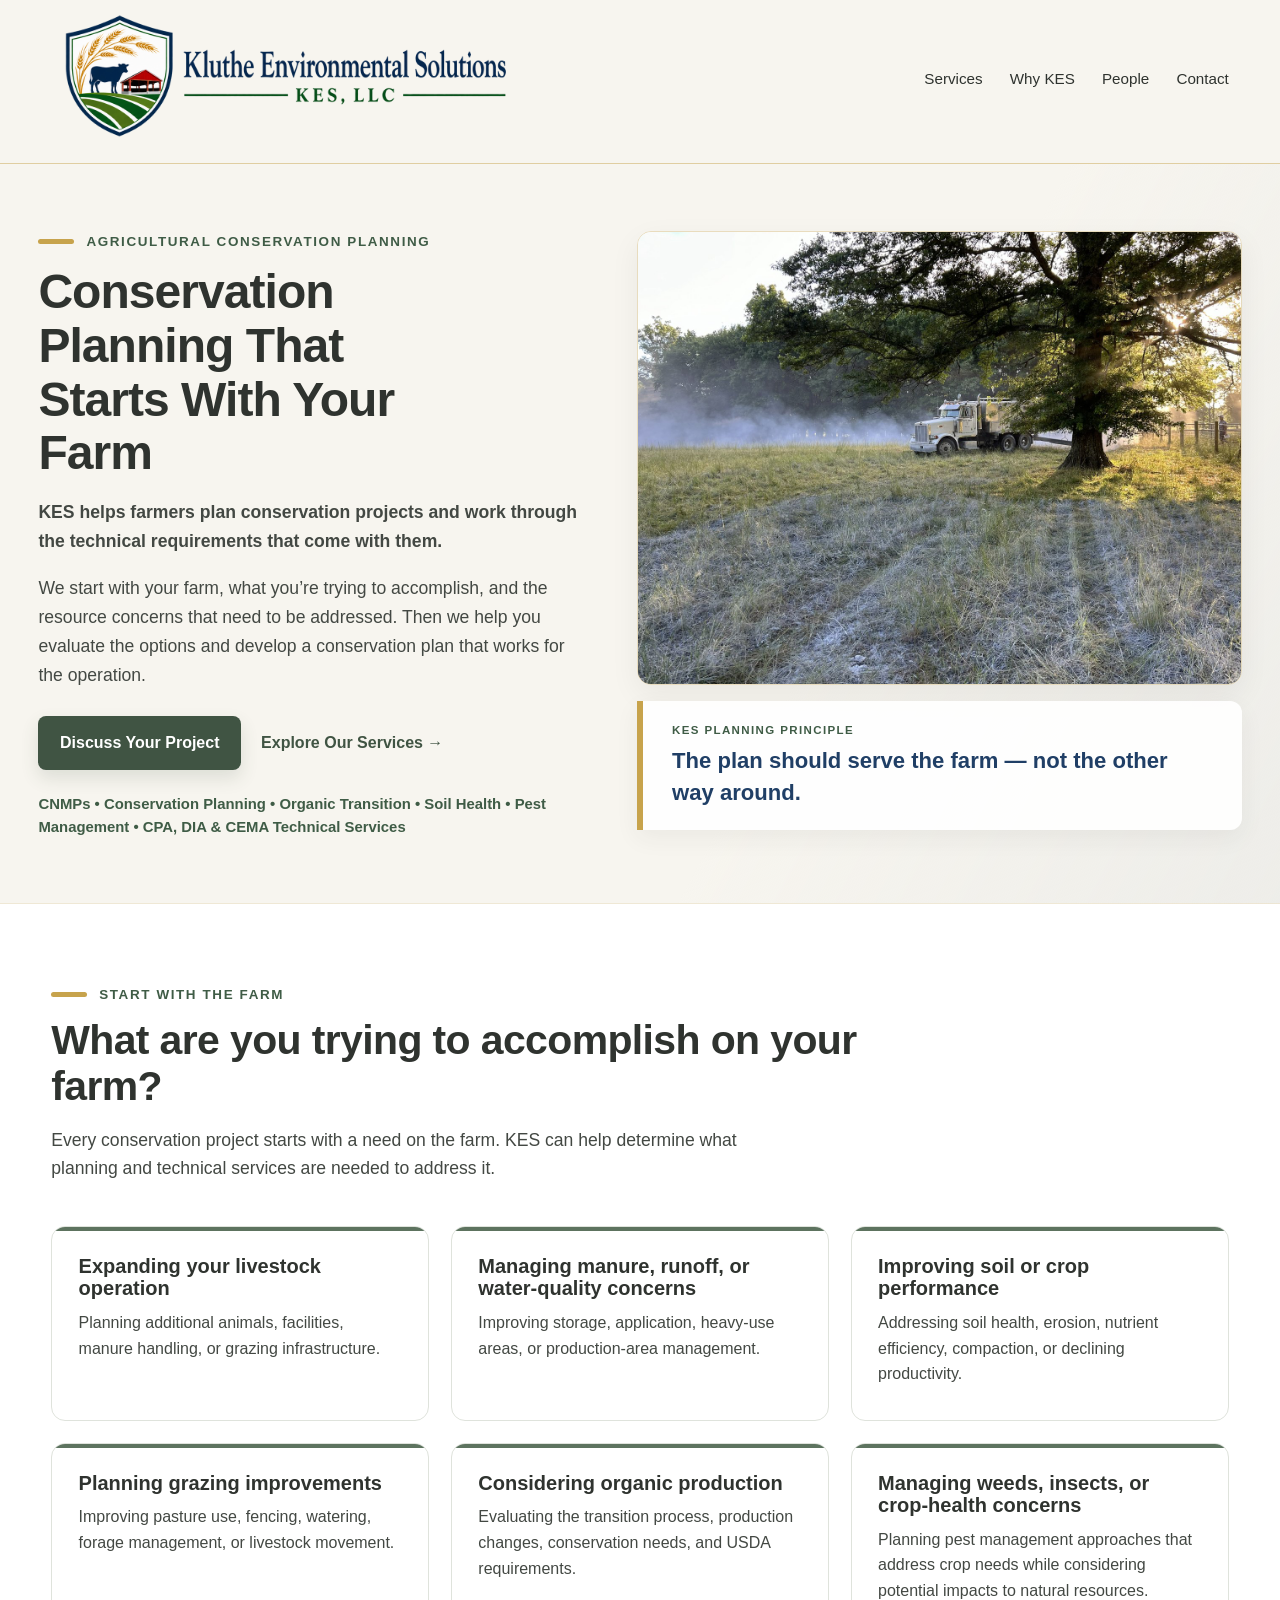
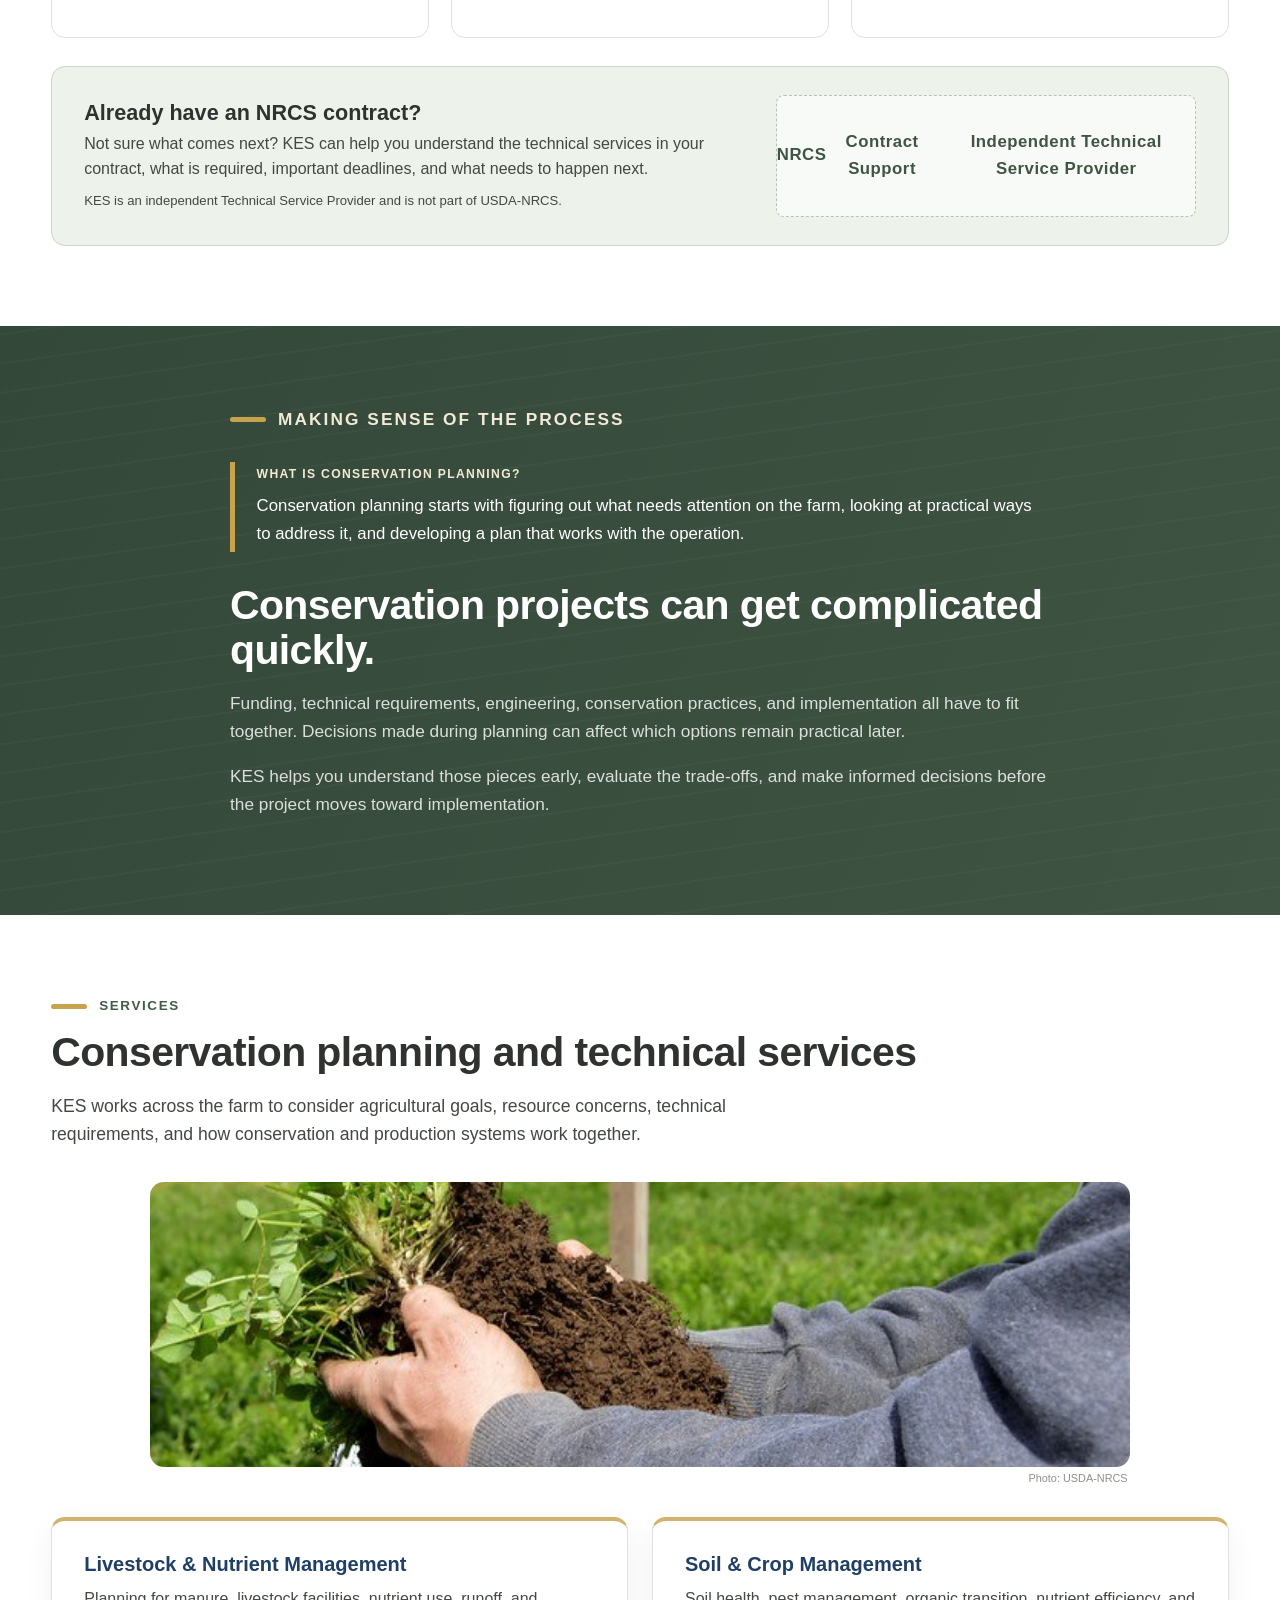
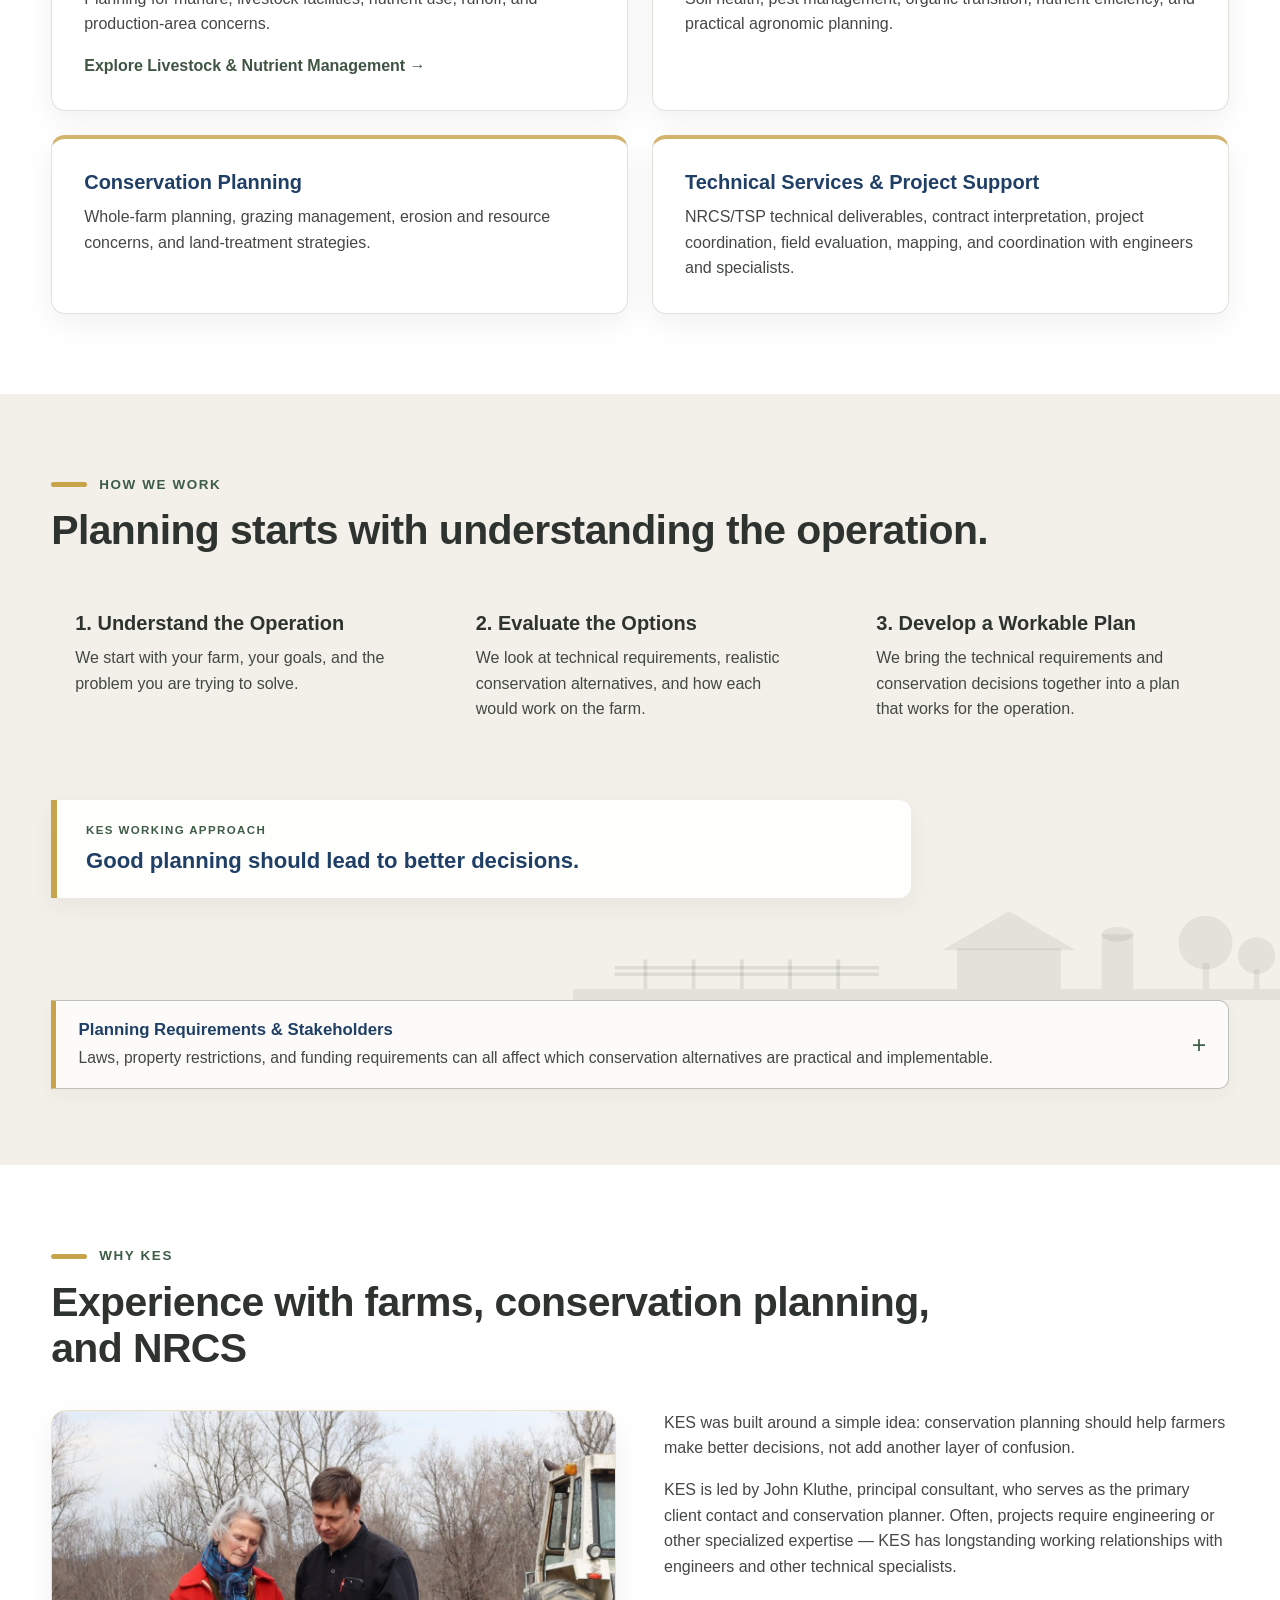
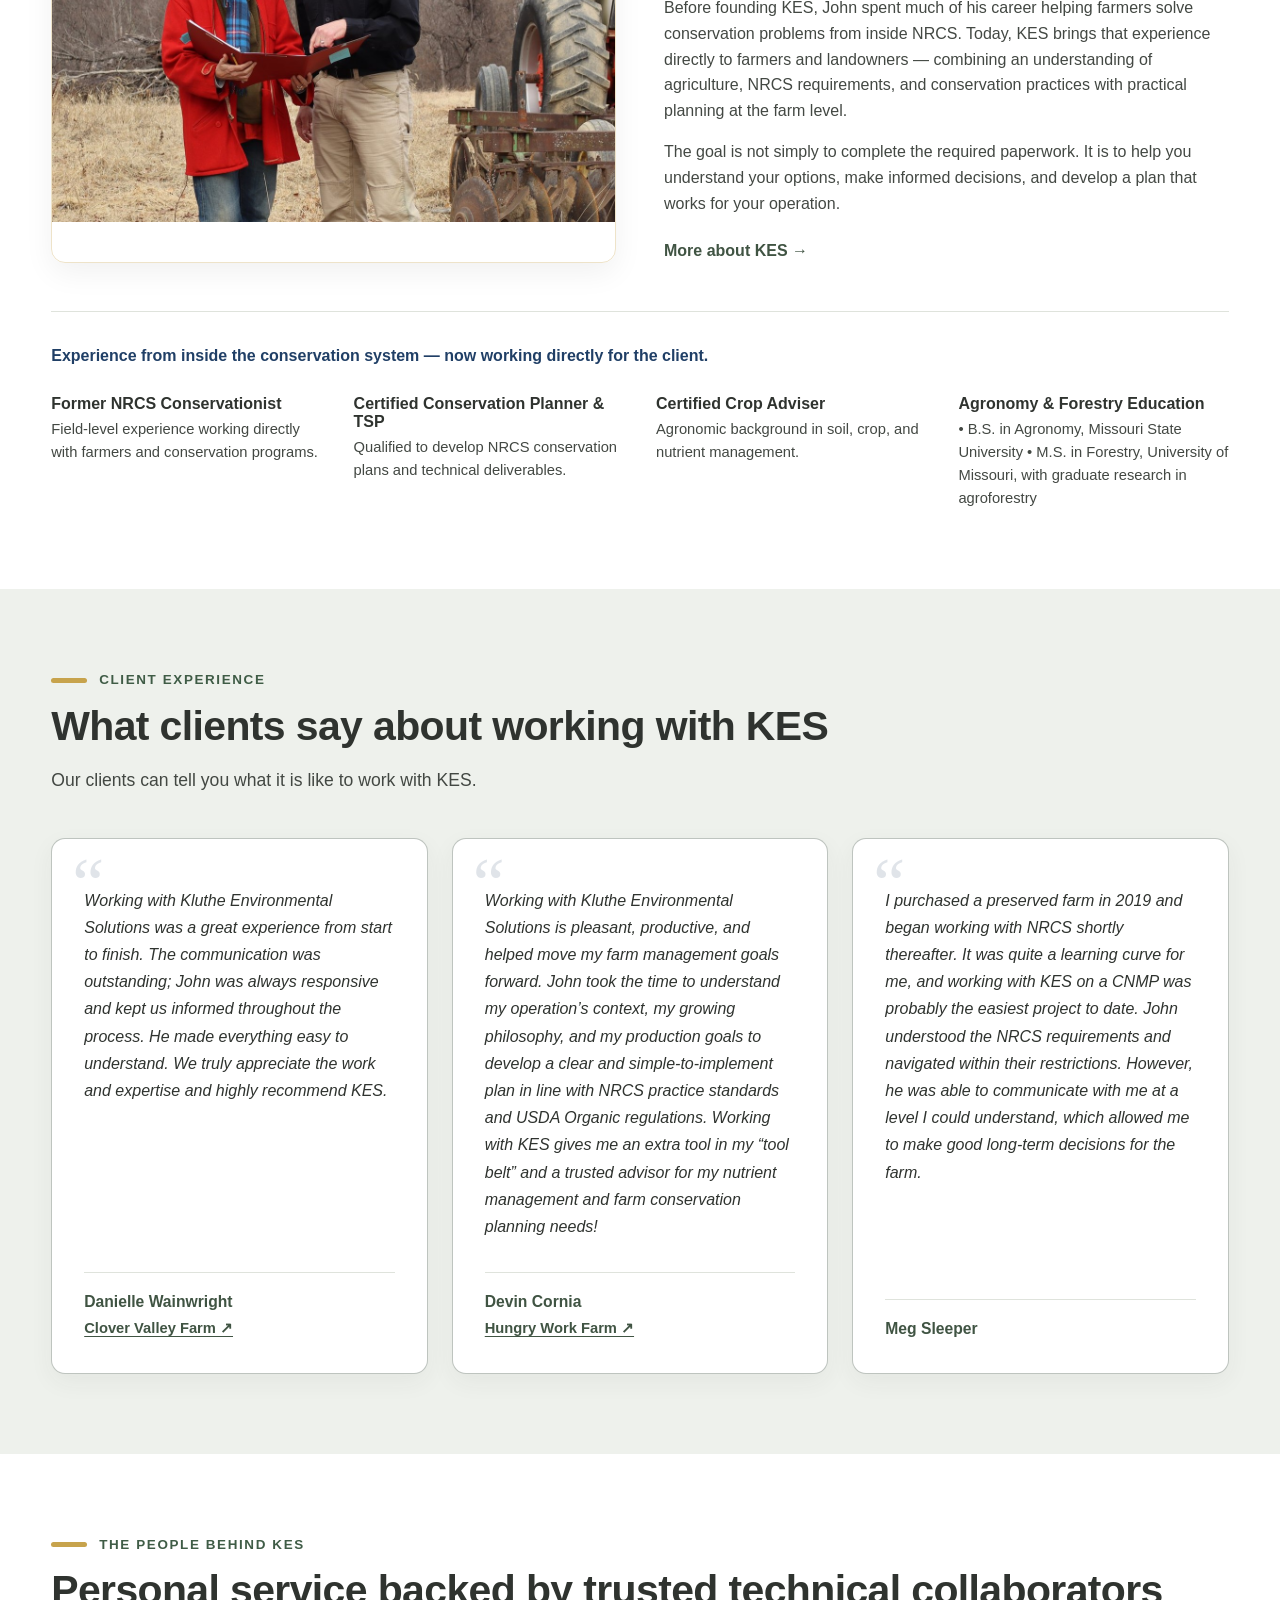
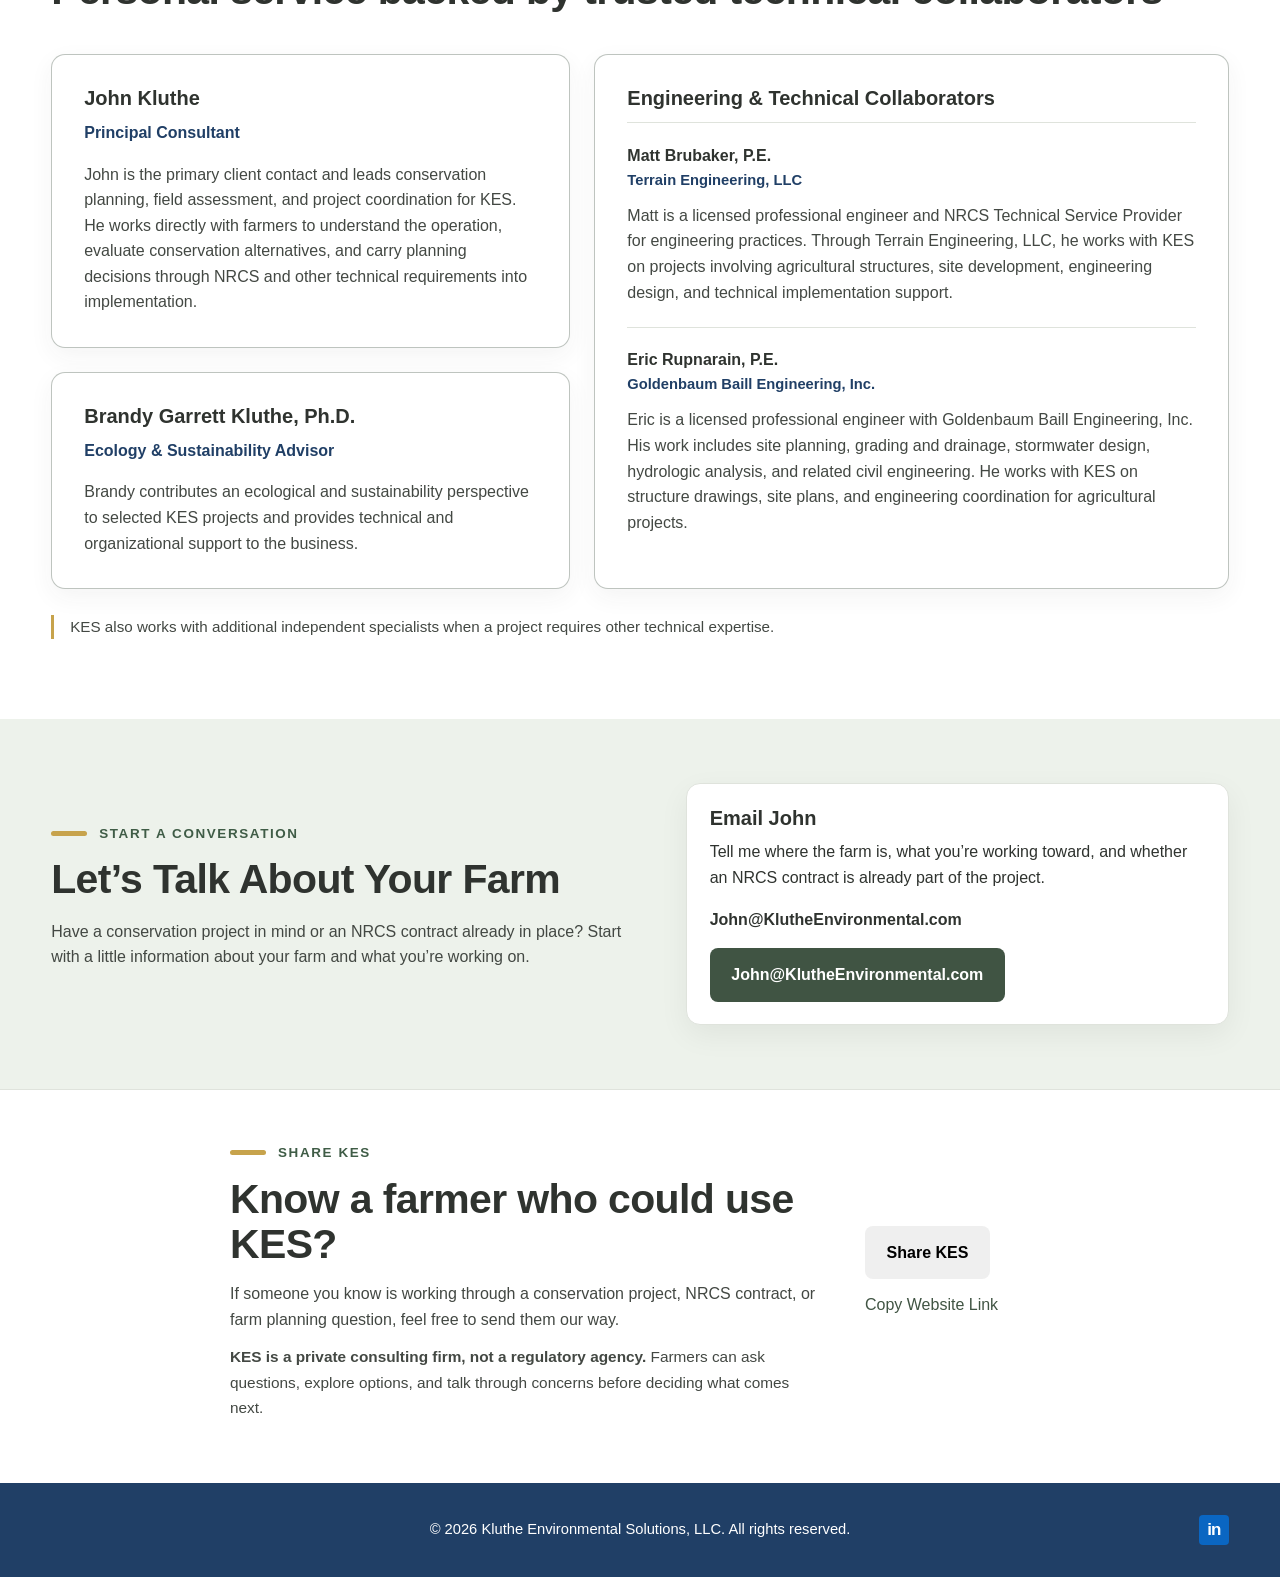
==== index.html @ 39b772d6 "Refine NRCS contract placeholder treatment" ====
<!DOCTYPE html>
<html lang="en">
<head>
  <meta charset="UTF-8">
  <meta name="viewport" content="width=device-width, initial-scale=1.0">
  <meta name="description" content="Kluthe Environmental Solutions provides agricultural conservation planning and NRCS technical services, including CNMPs, organic transition, soil health, pest management, CPAs, DIAs, and CEMAs.">
  <title>Kluthe Environmental Solutions, LLC</title>
    <script type="application/ld+json">
  {
    "@context": "https://schema.org",
    "@type": "Organization",
    "name": "Kluthe Environmental Solutions, LLC",
    "alternateName": "KES",
    "url": "https://klutheenvironmental.com/",
    "logo": "https://klutheenvironmental.com/assets/images/kes-logo-horizontal.png",
    "email": "John@KlutheEnvironmental.com",
    "sameAs": [
      "https://www.linkedin.com/in/johnkluthe"
    ]
  }
  </script>
  <link rel="icon" type="image/png" href="assets/images/KES%20Logo%20KES%20shield%20blank.png">
  <link rel="stylesheet" href="css/styles.css">
  <link rel="stylesheet" href="css/character.css">
  <link rel="stylesheet" href="css/refinements.css">
</head>
<body>

  <header class="site-header">
    <div class="container header-inner">
      <div class="site-brand">
        <a href="#top" aria-label="Kluthe Environmental Solutions home">
          <img class="site-logo" src="assets/images/kes-logo-horizontal.png" alt="Kluthe Environmental Solutions, LLC">
        </a>
      </div>
      <nav class="main-nav" aria-label="Main navigation">
        <a href="#services">Services</a>
        <a href="#about">Why KES</a>
        <a href="#people">People</a>
        <a href="#contact">Contact</a>
      </nav>
    </div>
  </header>

  <main id="top">

    <section class="hero">
      <div class="container hero-grid">
        <div class="hero-content">
          <p class="eyebrow">Agricultural Conservation Planning</p>
          <h1>Conservation Planning That Starts With Your Farm</h1>
          <div class="hero-text">
            <p><strong>KES helps farmers plan conservation projects and work through the technical requirements that come with them.</strong></p>
            <p>We start with your farm, what you’re trying to accomplish, and the resource concerns that need to be addressed.  Then we help you evaluate the options and develop a conservation plan that works for the operation.</p>
          </div>
          <div class="hero-actions">
            <a class="button primary-button" href="#contact">Discuss Your Project</a>
            <a class="text-link" href="#services">Explore Our Services →</a>
          </div>
          <p class="credibility-line">CNMPs • Conservation Planning • Organic Transition • Soil Health • Pest Management • CPA, DIA &amp; CEMA Technical Services</p>
        </div>

        <div class="hero-visual">
          <figure class="hero-image photo-frame">
            <img src="assets/images/hero-lime-spreading.jpg" alt="Lime application underway on a farm field in early morning haze">
          </figure>

          <div class="hero-principle">
            <span class="hero-principle-label">KES Planning Principle</span>
            <strong>The plan should serve the farm — not the other way around.</strong>
          </div>
        </div>
      </div>
    </section>

    <section class="recognition">
      <div class="container">
        <p class="eyebrow">Start With the Farm</p>
        <h2>What are you trying to accomplish on your farm?</h2>
        <p class="section-intro">Every conservation project starts with a need on the farm.  KES can help determine what planning and technical services are needed to address it.</p>

        <div class="challenge-grid">
          <article class="challenge-card">
            <h3>Expanding your livestock operation</h3>
            <p>Planning additional animals, facilities, manure handling, or grazing infrastructure.</p>
          </article>
          <article class="challenge-card">
            <h3>Managing manure, runoff, or water-quality concerns</h3>
            <p>Improving storage, application, heavy-use areas, or production-area management.</p>
          </article>
          <article class="challenge-card">
            <h3>Improving soil or crop performance</h3>
            <p>Addressing soil health, erosion, nutrient efficiency, compaction, or declining productivity.</p>
          </article>
          <article class="challenge-card">
            <h3>Planning grazing improvements</h3>
            <p>Improving pasture use, fencing, watering, forage management, or livestock movement.</p>
          </article>
          <article class="challenge-card">
            <h3>Considering organic production</h3>
            <p>Evaluating the transition process, production changes, conservation needs, and USDA requirements.</p>
          </article>
          <article class="challenge-card">
            <h3>Managing weeds, insects, or crop-health concerns</h3>
            <p>Planning pest management approaches that address crop needs while considering potential impacts to natural resources.</p>
          </article>
        </div>

        <div class="nrcs-callout">
          <div class="nrcs-callout-content">
            <h3>Already have an NRCS contract?</h3>
            <p>Not sure what comes next?  KES can help you understand the technical services in your contract, what is required, important deadlines, and what needs to happen next.</p>
            <p class="nrcs-independent-note">KES is an independent Technical Service Provider and is not part of USDA-NRCS.</p>
          </div>

          <div class="nrcs-callout-marker nrcs-callout-placeholder" aria-label="NRCS Contract Support">
            <span class="nrcs-placeholder-kicker">NRCS</span>
            <span class="nrcs-placeholder-title">Contract Support</span>
            <span class="nrcs-placeholder-sub">Independent Technical Service Provider</span>
          </div>
        </div>
      </div>
    </section>

    <section class="reassurance">
      <div class="narrow-container">
        <p class="eyebrow">Making Sense of the Process</p>

        <div class="conservation-definition">
          <span class="conservation-definition-label">What is conservation planning?</span>
          <p>Conservation planning starts with figuring out what needs attention on the farm, looking at practical ways to address it, and developing a plan that works with the operation.</p>
        </div>

        <h2>Conservation projects can get complicated quickly.</h2>
        <p>Funding, technical requirements, engineering, conservation practices, and implementation all have to fit together.  Decisions made during planning can affect which options remain practical later.</p>
        <p>KES helps you understand those pieces early, evaluate the trade-offs, and make informed decisions before the project moves toward implementation.</p>
      </div>
    </section>

    <section id="services" class="services">
      <div class="container">
        <p class="eyebrow">Services</p>
        <h2>Conservation planning and technical services</h2>
        <p class="section-intro">KES works across the farm to consider agricultural goals, resource concerns, technical requirements, and how conservation and production systems work together.</p>

        <figure class="services-photo photo-frame">
          <img src="assets/images/services-soil-detail.jpg" alt="Hands examining soil and plant roots during an agricultural field evaluation">
          <figcaption class="photo-credit">Photo: USDA-NRCS</figcaption>
        </figure>

        <div class="service-grid">
          <article class="service-card">
            <h3>Livestock &amp; Nutrient Management</h3>
            <p>Planning for manure, livestock facilities, nutrient use, runoff, and production-area concerns.</p>
            <p class="service-card-link"><a class="text-link" href="livestock-nutrient-management.html">Explore Livestock &amp; Nutrient Management →</a></p>
          </article>
          <article class="service-card">
            <h3>Soil &amp; Crop Management</h3>
            <p>Soil health, pest management, organic transition, nutrient efficiency, and practical agronomic planning.</p>
          </article>
          <article class="service-card">
            <h3>Conservation Planning</h3>
            <p>Whole-farm planning, grazing management, erosion and resource concerns, and land-treatment strategies.</p>
          </article>
          <article class="service-card">
            <h3>Technical Services &amp; Project Support</h3>
            <p>NRCS/TSP technical deliverables, contract interpretation, project coordination, field evaluation, mapping, and coordination with engineers and specialists.</p>
          </article>
        </div>
      </div>
    </section>

<section class="how-we-work">
  <div class="container">
    <p class="eyebrow">How We Work</p>
    <h2>Planning starts with understanding the operation.</h2>

    <div class="process-grid">
      <article>
        <h3>1. Understand the Operation</h3>
        <p>We start with your farm, your goals, and the problem you are trying to solve.</p>
      </article>

      <article>
        <h3>2. Evaluate the Options</h3>
        <p>We look at technical requirements, realistic conservation alternatives, and how each would work on the farm.</p>
      </article>

      <article>
        <h3>3. Develop a Workable Plan</h3>
        <p>We bring the technical requirements and conservation decisions together into a plan that works for the operation.</p>
      </article>
    </div>

    <p class="philosophy-line">Good planning should lead to better decisions.</p>
  </div>
</section>

    <section class="planning-requirements">
      <div class="container">
        <details class="planning-note">
          <summary>
            <span class="planning-note-heading">Planning Requirements &amp; Stakeholders</span>
            <span class="planning-note-summary">Laws, property restrictions, and funding requirements can all affect which conservation alternatives are practical and implementable.</span>
          </summary>

          <div class="planning-note-content">
            <div class="planning-note-landowner">
              <h3>The landowner remains at the center of the plan.</h3>
              <p>KES considers applicable requirements early so the plan reflects the landowner’s goals while accounting for the legal, property, and funding requirements that may affect implementation.</p>
            </div>

            <div class="planning-note-grid">
              <div>
                <h3>Funding requirements</h3>
                <p>Federal and state financial assistance or cost-share programs, grants, and other funding sources may include policy, technical requirements, or other conditions that need to be considered during planning.</p>
              </div>

              <div>
                <h3>Legal and property requirements</h3>
                <p>Applicable laws, regulations, permits, conservation easements, preserved-farm deed restrictions, and other property requirements may affect what can be done and where.</p>
              </div>
            </div>
          </div>
        </details>
      </div>
    </section>
    
    <section id="about" class="why-kes">
  <div class="container">

    <div class="about-heading">
      <p class="eyebrow">Why KES</p>
      <h2>Experience with farms, conservation planning, and NRCS</h2>
    </div>

    <div class="two-column about-main">
      <div class="about-image">
        <img class="about-photo"
             src="assets/images/why-kes-field-69percent.jpg"
             alt="John Kluthe, of KES LLC, reviewing a conservation plan in the field with a client farmer beside farm equipment (heavy disk) and tractor.">
      </div>

      <div class="about-content">
        <p>KES was built around a simple idea: conservation planning should help farmers make better decisions, not add another layer of confusion.</p>

        <p>KES is led by John Kluthe, principal consultant, who serves as the primary client contact and conservation planner.  Often, projects require engineering or other specialized expertise — KES has longstanding working relationships with engineers and other technical specialists.</p>

        <p>Before founding KES, John spent much of his career helping farmers solve conservation problems from inside NRCS.  Today, KES brings that experience directly to farmers and landowners — combining an understanding of agriculture, NRCS requirements, and conservation practices with practical planning at the farm level.</p>

        <p>The goal is not simply to complete the required paperwork.  It is to help you understand your options, make informed decisions, and develop a plan that works for your operation.</p>

        <p class="section-deep-link"><a class="text-link" href="about.html">More about KES →</a></p>
      </div>
    </div>

    <div class="credibility-section">
      <p class="credibility-intro">Experience from inside the conservation system — now working directly for the client.</p>

      <div class="credibility-grid">
        <div class="credibility-item">
          <h3>Former NRCS Conservationist</h3>
          <p>Field-level experience working directly with farmers and conservation programs.</p>
        </div>

        <div class="credibility-item">
          <h3>Certified Conservation Planner &amp; TSP</h3>
          <p>Qualified to develop NRCS conservation plans and technical deliverables.</p>
        </div>

        <div class="credibility-item">
          <h3>Certified Crop Adviser</h3>
          <p>Agronomic background in soil, crop, and nutrient management.</p>
        </div>

        <div class="credibility-item">
          <h3>Agronomy &amp; Forestry Education</h3>
          <p>• B.S. in Agronomy, Missouri State University • M.S. in Forestry, University of Missouri, with graduate research in agroforestry</p>
        </div>
      </div>
    </div>

  </div>
</section>

    <section id="client-experience" class="testimonials">
      <div class="container">
        <p class="eyebrow">Client Experience</p>
        <h2>What clients say about working with KES</h2>
        <p class="section-intro testimonial-intro">Our clients can tell you what it is like to work with KES.</p>

        <div class="testimonial-grid">
          <blockquote class="testimonial-card">
            <p class="testimonial-quote">Working with Kluthe Environmental Solutions was a great experience from start to finish.  The communication was outstanding; John was always responsive and kept us informed throughout the process.  He made everything easy to understand.  We truly appreciate the work and expertise and highly recommend KES.</p>
            <footer class="testimonial-attribution">
              <strong>Danielle Wainwright</strong>
              <a class="testimonial-link" href="https://clovervalleyfarm.com/" target="_blank" rel="noopener noreferrer">Clover Valley Farm ↗</a>
            </footer>
          </blockquote>

          <blockquote class="testimonial-card">
            <p class="testimonial-quote">Working with Kluthe Environmental Solutions is pleasant, productive, and helped move my farm management goals forward.  John took the time to understand my operation’s context, my growing philosophy, and my production goals to develop a clear and simple-to-implement plan in line with NRCS practice standards and USDA Organic regulations.  Working with KES gives me an extra tool in my “tool belt” and a trusted advisor for my nutrient management and farm conservation planning needs!</p>
            <footer class="testimonial-attribution">
              <strong>Devin Cornia</strong>
              <a class="testimonial-link" href="https://hungrywork.org/" target="_blank" rel="noopener noreferrer">Hungry Work Farm ↗</a>
            </footer>
          </blockquote>

          <blockquote class="testimonial-card">
            <p class="testimonial-quote">I purchased a preserved farm in 2019 and began working with NRCS shortly thereafter.  It was quite a learning curve for me, and working with KES on a CNMP was probably the easiest project to date.  John understood the NRCS requirements and navigated within their restrictions.  However, he was able to communicate with me at a level I could understand, which allowed me to make good long-term decisions for the farm.</p>
            <footer class="testimonial-attribution"><strong>Meg Sleeper</strong></footer>
          </blockquote>
        </div>
      </div>
    </section>

    <section id="people" class="people">
      <div class="container">
        <p class="eyebrow">The People Behind KES</p>
        <h2>Personal service backed by trusted technical collaborators</h2>

        <div class="people-layout">
          <div class="people-primary">
            <article class="person-card">
              <h3>John Kluthe</h3>
              <p class="person-role">Principal Consultant</p>
              <p>John is the primary client contact and leads conservation planning, field assessment, and project coordination for KES. He works directly with farmers to understand the operation, evaluate conservation alternatives, and carry planning decisions through NRCS and other technical requirements into implementation.</p>
            </article>

            <article class="person-card">
              <h3>Brandy Garrett Kluthe, Ph.D.</h3>
              <p class="person-role">Ecology &amp; Sustainability Advisor</p>
              <p>Brandy contributes an ecological and sustainability perspective to selected KES projects and provides technical and organizational support to the business.</p>
            </article>
          </div>

          <article class="person-card collaborator-card">
            <h3>Engineering &amp; Technical Collaborators</h3>
            <div class="collaborator">
              <h4>Matt Brubaker, P.E.</h4>
              <p class="collaborator-company">Terrain Engineering, LLC</p>
              <p>Matt is a licensed professional engineer and NRCS Technical Service Provider for engineering practices.  Through Terrain Engineering, LLC, he works with KES on projects involving agricultural structures, site development, engineering design, and technical implementation support.</p>
            </div>
            <div class="collaborator">
              <h4>Eric Rupnarain, P.E.</h4>
              <p class="collaborator-company">Goldenbaum Baill Engineering, Inc.</p>
              <p>Eric is a licensed professional engineer with Goldenbaum Baill Engineering, Inc.  His work includes site planning, grading and drainage, stormwater design, hydrologic analysis, and related civil engineering.  He works with KES on structure drawings, site plans, and engineering coordination for agricultural projects.</p>
            </div>
          </article>
        </div>

        <p class="people-network-note">KES also works with additional independent specialists when a project requires other technical expertise.</p>
      </div>
    </section>

   <section id="contact" class="contact-section">
  <div class="container contact-grid">
    <div class="contact-copy">
      <p class="eyebrow">Start a Conversation</p>
      <h2>Let’s Talk About Your Farm</h2>
      <p>Have a conservation project in mind or an NRCS contract already in place?  Start with a little information about your farm and what you’re working on.</p>
    </div>

    <div class="contact-panel">
      <h3>Email John</h3>
      <p>Tell me where the farm is, what you’re working toward, and whether an NRCS contract is already part of the project.</p>
      <p><strong>John@KlutheEnvironmental.com</strong></p>
      <a class="button primary-button" href="mailto:john@klutheenvironmental.com">John@KlutheEnvironmental.com</a>
    </div>
  </div>
</section>

  </main>

    <section class="referral-section" aria-labelledby="referral-heading">
      <div class="narrow-container referral-inner">
        <div>
          <p class="eyebrow">Share KES</p>
          <h2 id="referral-heading">Know a farmer who could use KES?</h2>
          <p>If someone you know is working through a conservation project, NRCS contract, or farm planning question, feel free to send them our way.</p>
          <p class="referral-private"><strong>KES is a private consulting firm, not a regulatory agency.</strong>  Farmers can ask questions, explore options, and talk through concerns before deciding what comes next.</p>
        </div>
        <div class="referral-actions" aria-label="Share Kluthe Environmental Solutions">
          <button class="button secondary-button referral-share-button" type="button" data-share-url="https://klutheenvironmental.com/">Share KES</button>
          <button class="text-link referral-copy-button" type="button" data-copy-url="https://klutheenvironmental.com/">Copy Website Link</button>
          <span class="referral-copy-status" role="status" aria-live="polite"></span>
        </div>
      </div>
    </section>

  <footer class="site-footer">
    <div class="container">
      <p>© 2026 Kluthe Environmental Solutions, LLC. All rights reserved. <a href="https://www.linkedin.com/in/johnkluthe" target="_blank" rel="noopener noreferrer" aria-label="John Kluthe on LinkedIn">LinkedIn ↗</a></p>
    </div>
  </footer>

  <script src="js/referral.js"></script>
</body>
</html>
---- css/styles.css ----
/* ========================================
   KES WEBSITE — BASE DESIGN SYSTEM
   ======================================== */

:root {
  --color-background: #f7f5ef;
  --color-surface: #ffffff;
  --color-text: #2f332f;
  --color-muted: #687168;
  --color-green: #5d735f;
  --color-green-dark: #405443;
  --color-green-soft: #edf2eb;
  --color-border: #dfe3dc;
  --color-soft: #eef1ec;
  --max-width: 1220px;
  --radius: 14px;
  --shadow: 0 10px 30px rgba(0, 0, 0, 0.06);
}

* {
  box-sizing: border-box;
}

html {
  scroll-behavior: smooth;
}

body {
  margin: 0;
  font-family: -apple-system, BlinkMacSystemFont, "Segoe UI", Arial, Helvetica, sans-serif;
  background: var(--color-background);
  color: var(--color-text);
  line-height: 1.6;
}

img {
  display: block;
  max-width: 100%;
}

a {
  color: inherit;
  text-decoration: none;
}

.container {
  width: min(92%, var(--max-width));
  margin: 0 auto;
}

.narrow-container {
  width: min(92%, 820px);
  margin: 0 auto;
}

h1,
h2,
h3 {
  margin-top: 0;
  line-height: 1.12;
  color: var(--color-text);
}

h1 {
  font-size: clamp(2.4rem, 3.75vw, 3.7rem);
  max-width: 14ch;
  margin-bottom: 1.15rem;
  letter-spacing: -0.02em;
}

h2 {
  font-size: clamp(2rem, 3.2vw, 3rem);
  margin-bottom: 1rem;
  letter-spacing: -0.015em;
}

h3 {
  font-size: 1.25rem;
  margin-bottom: 0.65rem;
}

p {
  margin-top: 0;
}

.eyebrow {
  margin-bottom: 0.8rem;
  font-size: 0.84rem;
  font-weight: 700;
  letter-spacing: 0.12em;
  text-transform: uppercase;
  color: var(--color-green);
}

.section-intro {
  max-width: 700px;
  margin-bottom: 2.75rem;
  font-size: 1.1rem;
  color: var(--color-muted);
}

/* ========================================
   HEADER
   ======================================== */

.site-header {
  position: sticky;
  top: 0;
  z-index: 100;
  background: rgba(247, 245, 239, 0.96);
  border-bottom: 1px solid var(--color-border);
  backdrop-filter: blur(8px);
}

.header-inner {
  min-height: 72px;
  display: flex;
  align-items: center;
  justify-content: space-between;
  gap: 2rem;
}

.site-brand a {
  display: inline-flex;
  align-items: center;
}

.site-logo {
  width: min(320px, 38vw);
  max-height: 58px;
  object-fit: contain;
  object-position: left center;
}

.main-nav {
  display: flex;
  align-items: center;
  gap: 1.7rem;
  font-size: 0.95rem;
}

.main-nav a {
  transition: color 0.2s ease;
}

.main-nav a:hover {
  color: var(--color-green-dark);
}

/* ========================================
   HERO
   ======================================== */

.hero {
  padding: 4.2rem 0 4rem;
}

.hero-grid {
  display: grid;
grid-template-columns:
  minmax(0, 1fr)
  minmax(430px, 1fr);
   gap: clamp(2.5rem, 5vw, 4.5rem);
  align-items: center;
}

.hero-content {
  min-width: 0;
}

.hero-text {
  max-width: 700px;
  margin-bottom: 1.6rem;
  font-size: 1.1rem;
  line-height: 1.65;
  color: var(--color-muted);
}

.hero-actions {
  display: flex;
  align-items: center;
  gap: 1.25rem;
  flex-wrap: wrap;
  margin-bottom: 1.45rem;
}

.button {
  display: inline-block;
  padding: 0.88rem 1.35rem;
  border: 0;
  border-radius: 8px;
  font: inherit;
  font-weight: 700;
  cursor: pointer;
  transition: transform 0.2s ease, background 0.2s ease;
}

.primary-button {
  background: var(--color-green-dark);
  color: white;
}

.primary-button:hover {
  background: #314336;
  transform: translateY(-1px);
}

.text-link {
  color: var(--color-green-dark);
  font-weight: 700;
}

.credibility-line {
  margin-bottom: 0;
  font-size: 0.93rem;
  color: var(--color-muted);
}

.photo-frame {
  margin: 0;
}

.hero-image {
  width: 100%;
}

.hero-image img {
  width: 100%;
  aspect-ratio: 4 / 3;
  object-fit: cover;
  object-position: center;
  border-radius: var(--radius);
  box-shadow: var(--shadow);
}

.photo-credit {
  margin-top: 0.28rem;
  padding-right: 0.15rem;
  text-align: right;
  font-size: 0.68rem;
  line-height: 1.2;
  color: #8a928a;
}

/* ========================================
   GENERAL SECTIONS
   ======================================== */

section {
  padding: 5rem 0;
}

.recognition,
.services,
.why-kes,
.people {
  background: var(--color-surface);
}

.reassurance,
.how-we-work,
.testimonials {
  background: var(--color-soft);
}

/* ========================================
   RECOGNITION
   ======================================== */

.recognition h2 {
  max-width: 850px;
}

.challenge-grid {
  display: grid;
  grid-template-columns: repeat(3, 1fr);
  gap: 1.35rem;
}

.challenge-card {
  position: relative;
  min-height: 195px;
  padding: 1.75rem 1.65rem 1.65rem;
  overflow: hidden;
  border: 1px solid var(--color-border);
  border-radius: var(--radius);
  background: white;
  transition: transform 0.2s ease, box-shadow 0.2s ease, border-color 0.2s ease;
}

.challenge-card::before {
  content: "";
  position: absolute;
  top: 0;
  left: 0;
  width: 100%;
  height: 4px;
  background: var(--color-green);
}

.challenge-card:hover {
  transform: translateY(-3px);
  border-color: #cbd5c9;
  box-shadow: 0 12px 28px rgba(47, 51, 47, 0.08);
}

.challenge-card h3 {
  max-width: 28ch;
}

.challenge-card p {
  margin-bottom: 0;
  color: var(--color-muted);
}

/* ========================================
   NRCS CALLOUT
   ======================================== */

.nrcs-callout {
  margin-top: 1.75rem;
  display: grid;
  grid-template-columns: minmax(0, 1fr) minmax(320px, 420px);
  gap: 2.25rem;
  align-items: center;
  padding: 1.75rem 2rem;
  border: 1px solid #cbd5c9;
  border-radius: var(--radius);
  background: var(--color-green-soft);
}

.nrcs-callout-content {
  text-align: left;
}

.nrcs-callout-marker {
  width: 100%;
  max-width: 420px;
  justify-self: end;
}

.nrcs-callout-placeholder {
  min-height: 122px;
  display: flex;
  align-items: center;
  justify-content: center;
  border: 1px dashed #b7c1b4;
  border-radius: 8px;
  background: rgba(255, 255, 255, 0.6);
  color: var(--color-green-dark);
  font-size: 1.05rem;
  font-weight: 700;
  letter-spacing: 0.03em;
  text-align: center;
}

.nrcs-independent-note {
  margin-top: 0.6rem;
  font-size: 0.82rem;
  line-height: 1.45;
  color: var(--color-muted);
}

.nrcs-callout-content h3 {
  margin-bottom: 0.35rem;
  font-size: 1.35rem;
}

.nrcs-callout-content p {
  margin-bottom: 0;
  max-width: 850px;
  color: var(--color-muted);
}

@media (max-width: 820px) {
  .nrcs-callout {
    grid-template-columns: 1fr;
    gap: 1.25rem;
  }

  .nrcs-callout-marker {
    width: min(420px, 100%);
    justify-self: center;
  }
}

/* ========================================
   REASSURANCE
   ======================================== */

.reassurance p {
  font-size: 1.08rem;
  color: var(--color-muted);
}

/* ========================================
   SERVICES
   ======================================== */

.services-photo {
  max-width: 980px;
  margin: -0.6rem auto 2rem;
}

.services-photo img {
  width: 100%;
  height: clamp(190px, 24vw, 285px);
  object-fit: cover;
  object-position: center 52%;
  border-radius: var(--radius);
}

.service-grid {
  display: grid;
  grid-template-columns: repeat(2, 1fr);
  gap: 1.5rem;
  margin-top: 0;
}

.service-card {
  padding: 2rem;
  border-radius: var(--radius);
  border: 1px solid var(--color-border);
  background: white;
  box-shadow: var(--shadow);
}

.service-card p {
  margin-bottom: 0;
  color: var(--color-muted);
}

/* ========================================
   HOW WE WORK
   ======================================== */

.process-grid {
  display: grid;
  grid-template-columns: repeat(3, 1fr);
  gap: 1.5rem;
  margin-top: 2.15rem;
}

.process-grid article {
  padding: 1.5rem;
}

.process-grid p {
  color: var(--color-muted);
}

.philosophy-line {
  margin-top: 1.75rem;
  font-size: 1.15rem;
  font-weight: 700;
  color: var(--color-green-dark);
}

/* ========================================
   WHY KES
   ======================================== */

.two-column {
  display: grid;
  grid-template-columns: 0.9fr 1.1fr;
  gap: 4rem;
  align-items: center;
}

.about-image {
  align-self: stretch;
  min-height: 420px;
}

.about-photo {
  width: 100%;
  height: 100%;
  min-height: 420px;
  object-fit: cover;
  object-position: center;
  border-radius: var(--radius);
  box-shadow: var(--shadow);
}

.about-content p {
  color: var(--color-muted);
}

.about-content > p:not(.eyebrow) {
  max-width: 680px;
}

.credibility-section {
  margin-top: 2.25rem;
  padding-top: 1.75rem;
  border-top: 1px solid var(--color-border);
}

.credibility-intro {
  max-width: 650px;
  margin-bottom: 1.4rem;
  font-size: 1rem;
  font-weight: 700;
  color: var(--color-green-dark) !important;
}

.credibility-grid {
  display: grid;
  grid-template-columns: repeat(2, 1fr);
  gap: 1.25rem 1.75rem;
}

.credibility-item {
  padding-top: 0.15rem;
}

.credibility-item h3 {
  margin-bottom: 0.35rem;
  font-size: 1rem;
  color: var(--color-text);
}

.credibility-item p {
  margin-bottom: 0;
  font-size: 0.92rem;
  line-height: 1.55;
  color: var(--color-muted);
}

/* ========================================
   TESTIMONIALS
   ======================================== */

.testimonial-intro {
  max-width: 720px;
}

.testimonial-grid {
  display: grid;
  grid-template-columns: repeat(3, 1fr);
  gap: 1.5rem;
  margin-top: 2.5rem;
}

.testimonial-card {
  position: relative;
  display: flex;
  flex-direction: column;
  justify-content: space-between;
  min-height: 350px;
  margin: 0;
  padding: 2rem;
  background: white;
  border-radius: var(--radius);
  border: 1px solid var(--color-border);
  box-shadow: var(--shadow);
}

.testimonial-card::before {
  content: "“";
  position: absolute;
  top: 0.6rem;
  left: 1.25rem;
  font-size: 4.5rem;
  line-height: 1;
  font-family: Georgia, "Times New Roman", serif;
  color: rgba(93, 115, 95, 0.16);
}

.testimonial-quote {
  position: relative;
  z-index: 1;
  margin-bottom: 2rem;
  padding-top: 1rem;
  font-size: 1rem;
  line-height: 1.7;
  font-style: italic;
  color: var(--color-text);
}

.testimonial-attribution {
  display: flex;
  flex-direction: column;
  gap: 0.2rem;
  padding-top: 1rem;
  border-top: 1px solid var(--color-border);
  font-size: 0.92rem;
  color: var(--color-muted);
}

.testimonial-attribution strong {
  color: var(--color-green-dark);
  font-size: 0.98rem;
}

.testimonial-link {
  width: fit-content;
  color: var(--color-green-dark);
  font-size: 0.92rem;
  font-weight: 700;
  text-decoration: underline;
  text-decoration-thickness: 1px;
  text-underline-offset: 3px;
  transition: color 0.2s ease, text-decoration-color 0.2s ease;
}

.testimonial-link:hover {
  color: var(--color-green);
}

/* ========================================
   PEOPLE
   ======================================== */

.people-layout {
  display: grid;
  grid-template-columns: 0.9fr 1.1fr;
  gap: 1.5rem;
  align-items: stretch;
  margin-top: 2.5rem;
}

.people-primary {
  display: grid;
  grid-template-columns: 1fr;
  gap: 1.5rem;
}

.person-card {
  padding: 2rem;
  border: 1px solid var(--color-border);
  border-radius: var(--radius);
  background: white;
}

.person-card > p:last-child {
  margin-bottom: 0;
  color: var(--color-muted);
}

.person-role {
  color: var(--color-green-dark);
  font-weight: 700;
}

.collaborator-card {
  height: 100%;
}

.collaborator {
  padding-top: 1.35rem;
  margin-top: 1.35rem;
  border-top: 1px solid var(--color-border);
}

.collaborator:first-of-type {
  margin-top: 0.8rem;
}

.collaborator h4 {
  margin: 0 0 0.15rem;
  font-size: 1rem;
  line-height: 1.35;
  color: var(--color-text);
}

.collaborator-company {
  margin-bottom: 0.65rem;
  font-size: 0.92rem;
  font-weight: 700;
  color: var(--color-green-dark);
}

.collaborator p:last-child {
  margin-bottom: 0;
  color: var(--color-muted);
}

.people-network-note {
  max-width: 920px;
  margin: 1.6rem 0 0;
  padding-left: 1rem;
  border-left: 3px solid var(--color-green);
  font-size: 0.95rem;
  line-height: 1.6;
  color: var(--color-muted);
}

/* ========================================
   CONTACT
   ======================================== */

.contact-section {
  background: var(--color-green-soft);
  padding: 4rem 0;
}

.contact-grid {
  display: grid;
  grid-template-columns: minmax(0, 1fr) minmax(460px, 0.95fr);
  gap: clamp(2.5rem, 5vw, 4rem);
  align-items: center;
}

.contact-copy h2 {
  max-width: 580px;
}

.contact-copy > p:not(.eyebrow) {
  max-width: 610px;
  color: var(--color-muted);
}

.contact-emphasis {
  margin-top: 1.5rem;
  margin-bottom: 0.45rem;
  font-size: 1.08rem;
  font-weight: 800;
  color: var(--color-green-dark) !important;
}

.direct-contact {
  margin-top: 1.6rem;
  display: flex;
  flex-wrap: wrap;
  gap: 0.35rem 0.5rem;
  font-size: 0.95rem;
  color: var(--color-muted);
}

.direct-contact a {
  color: var(--color-green-dark);
  font-weight: 700;
  text-decoration: underline;
  text-underline-offset: 3px;
}

.contact-panel {
  width: 100%;
  max-width: 560px;
  justify-self: end;
  padding: 1.4rem;
  border: 1px solid var(--color-border);
  border-radius: var(--radius);
  background: white;
  box-shadow: var(--shadow);
}

.contact-form {
  display: grid;
  gap: 0.9rem;
}

.form-row {
  display: grid;
  gap: 0.9rem;
}

.form-row-two {
  grid-template-columns: repeat(2, minmax(0, 1fr));
}

.form-field {
  display: grid;
  gap: 0.3rem;
}

.form-field label {
  font-size: 0.9rem;
  font-weight: 700;
  color: var(--color-text);
}

.optional {
  margin-left: 0.2rem;
  font-size: 0.75rem;
  font-weight: 500;
  color: var(--color-muted);
}

.form-field input,
.form-field textarea {
  width: 100%;
  padding: 0.62rem 0.72rem;
  border: 1px solid #cfd6cd;
  border-radius: 7px;
  background: #ffffff;
  color: var(--color-text);
  font: inherit;
  outline: none;
  transition: border-color 0.2s ease, box-shadow 0.2s ease;
}

.form-field textarea {
  resize: vertical;
  min-height: 88px;
}

.form-field input:focus,
.form-field textarea:focus {
  border-color: var(--color-green);
  box-shadow: 0 0 0 3px rgba(93, 115, 95, 0.12);
}

.form-submit {
  width: fit-content;
  margin-top: 0.15rem;
}

.form-note {
  margin-bottom: 0;
  max-width: 500px;
  font-size: 0.77rem;
  line-height: 1.4;
  color: var(--color-muted);
}

/* ========================================
   FOOTER
   ======================================== */

.site-footer {
  padding: 2rem 0;
  background: #2f332f;
  color: white;
  text-align: center;
}

.site-footer p {
  margin: 0;
}

/* ========================================
   LARGE DESKTOP
   ======================================== */

@media (min-width: 1450px) {
  .hero {
    padding-top: 4.5rem;
    padding-bottom: 4.4rem;
  }

  .hero-grid {
    gap: 4.75rem;
  }

  .hero-text {
    max-width: 680px;
  }
}

/* ========================================
   TABLET / SMALL LAPTOP
   ======================================== */

@media (max-width: 900px) {
  .hero-grid,
  .two-column,
  .service-grid,
  .process-grid,
  .testimonial-grid,
  .people-layout,
  .contact-grid {
    grid-template-columns: 1fr;
  }

  .hero {
    padding-top: 3rem;
  }

  h1 {
    max-width: 16ch;
  }

  .hero-image {
    max-width: 720px;
  }

  .challenge-grid {
    grid-template-columns: 1fr 1fr;
  }

  .nrcs-callout {
    grid-template-columns: auto 1fr;
  }

  .testimonial-card {
    min-height: auto;
  }

  .about-image,
  .about-photo {
    min-height: 360px;
  }

  .contact-panel {
    justify-self: stretch;
    max-width: 720px;
  }
}

/* ========================================
   MOBILE
   ======================================== */

@media (max-width: 650px) {
  .header-inner {
    flex-direction: column;
    align-items: flex-start;
    padding: 0.8rem 0 1rem;
  }

  .site-logo {
    width: min(300px, 78vw);
    max-height: 54px;
  }

  .main-nav {
    flex-wrap: wrap;
    gap: 0.75rem 1rem;
  }

  h1 {
    font-size: clamp(2.35rem, 11vw, 3.15rem);
    max-width: 12ch;
  }

  .hero {
    padding-top: 2.75rem;
    padding-bottom: 3.25rem;
  }

  .hero-actions {
    align-items: flex-start;
    flex-direction: column;
  }

  .hero-image img {
    aspect-ratio: 16 / 11;
  }

  .challenge-grid,
  .credibility-grid,
  .form-row-two {
    grid-template-columns: 1fr;
  }

  .challenge-card {
    min-height: auto;
  }

  .nrcs-callout {
    grid-template-columns: 1fr;
    gap: 1rem;
    padding: 1.5rem;
  }

  .nrcs-callout-marker {
    width: fit-content;
  }

  section {
    padding: 3.5rem 0;
  }

  .services-photo {
    margin-bottom: 1.5rem;
  }

  .services-photo img {
    height: 190px;
  }

  .about-image,
  .about-photo {
    min-height: 300px;
  }

  .testimonial-card,
  .person-card,
  .contact-panel {
    padding: 1.75rem;
  }

  .people-network-note {
    margin-top: 1.35rem;
  }

  .form-submit {
    width: 100%;
  }
}
---- css/character.css ----
/* ========================================
   KES BRAND CHARACTER PASS
   Adds stronger KES identity without changing the page structure.
   ======================================== */

:root {
  --color-navy: #203f66;
  --color-gold: #c7a34c;
  --color-gold-soft: #f3ecd9;
  --color-field-dark: #34483a;
  --color-field-mid: #405443;
}


/* ========================================
   HEADER / LOGO
   ======================================== */

.site-header {
  border-bottom-color: rgba(199, 163, 76, 0.48);
}

.header-inner {
  min-height: 118px;
}

.site-brand a {
  display: inline-flex;
  align-items: center;
}

.site-logo {
  width: min(365px, 43vw);
  max-height: none;
  height: auto;

  object-fit: contain;
  object-position: left center;
}

.main-nav a {
  position: relative;

  padding-bottom: 0.22rem;
}

.main-nav a::after {
  content: "";

  position: absolute;

  left: 0;
  bottom: -0.05rem;

  width: 100%;
  height: 2px;

  border-radius: 999px;

  background: var(--color-gold);

  transform: scaleX(0);
  transform-origin: left center;

  transition: transform 0.2s ease;
}

.main-nav a:hover::after {
  transform: scaleX(1);
}

.main-nav a:hover,
.text-link:hover,
.direct-contact a:hover,
.testimonial-link:hover {
  color: var(--color-navy);
}


/* ========================================
   SECTION SIGNATURE
   ======================================== */

.eyebrow {
  display: flex;

  align-items: center;

  gap: 0.75rem;
}

.eyebrow::before {
  content: "";

  width: 2.25rem;
  height: 5px;

  flex: 0 0 auto;

  border-radius: 999px;

  background: var(--color-gold);
}


/* ========================================
   HERO
   ======================================== */

.hero {
  background:
    linear-gradient(
      118deg,
      var(--color-background) 0%,
      var(--color-background) 64%,
      rgba(32, 63, 102, 0.045) 100%
    );

  border-bottom:
    1px solid
    rgba(199, 163, 76, 0.16);
}


/*
   Give the hero more room than the rest of the page.
   This allows the photograph to become a real half of
   the opening composition instead of a supporting image.
*/

@media (min-width: 901px) {

  .hero .container {
    width: min(94%, 1320px);
  }

  .hero-grid {
    grid-template-columns:
      minmax(0, 0.95fr)
      minmax(560px, 1.05fr);

    gap: 3.25rem;
  }

}


/*
   Hero photograph.

   The original NRCS image is still present in the HTML,
   but hidden.  The KES-owned lime spreading image is
   displayed here as the hero background.
*/

.hero-image {
  overflow: hidden;

  width: 100%;

  border-radius: var(--radius);

  border:
    1px solid
    rgba(199, 163, 76, 0.30);

  background:
    url("../assets/images/hero-lime-spreading.jpg")
    43% 46% / 112% auto
    no-repeat;

  box-shadow: var(--shadow);
}


/*
   The hidden HTML image preserves the 4:3 dimensions
   of the hero frame.
*/

.hero-image img {
  width: 100%;

  aspect-ratio: 4 / 3;

  opacity: 0;

  box-shadow: none;
}


/*
   This photograph belongs to KES, so suppress the
   USDA-NRCS credit that belongs to the previous hero.
*/

.hero-image .photo-credit {
  display: none;
}


.hero .primary-button {
  box-shadow:
    0 8px 18px
    rgba(64, 84, 67, 0.14);
}


/* ========================================
   REASSURANCE — A STRONGER VISUAL PAUSE
   ======================================== */

.reassurance {
  position: relative;

  overflow: hidden;
  isolation: isolate;

  background:
    linear-gradient(
      115deg,
      var(--color-field-dark) 0%,
      var(--color-field-mid) 100%
    );
}

.reassurance::after {
  content: "";

  position: absolute;

  inset: 0;

  z-index: 0;

  pointer-events: none;

  background:
    repeating-linear-gradient(
      -8deg,
      transparent 0,
      transparent 27px,
      rgba(255, 255, 255, 0.022) 27px,
      rgba(255, 255, 255, 0.022) 29px
    );
}

.reassurance > .narrow-container {
  position: relative;

  z-index: 1;
}

.reassurance .eyebrow {
  color: #f2ead5;
}

.reassurance h2 {
  color: #ffffff;
}

.reassurance p {
  color:
    rgba(255, 255, 255, 0.82);
}


/* ========================================
   SERVICES — EDITORIAL DETAIL
   ======================================== */

.service-grid {
  counter-reset: kes-service;
}

.service-card {
  position: relative;

  overflow: hidden;

  counter-increment: kes-service;

  border-top:
    4px solid
    rgba(199, 163, 76, 0.82);
}

.service-card::after {
  content:
    counter(
      kes-service,
      decimal-leading-zero
    );

  position: absolute;

  top: 0.8rem;
  right: 1rem;

  font-size: 3rem;
  line-height: 1;

  font-weight: 800;

  letter-spacing: -0.04em;

  color:
    rgba(199, 163, 76, 0.16);

  pointer-events: none;
}

.service-card h3 {
  position: relative;

  z-index: 1;

  max-width: 78%;

  color: var(--color-navy);
}

.service-card p {
  position: relative;

  z-index: 1;
}


/* ========================================
   HOW WE WORK — KES PLANNING PRINCIPLE
   ======================================== */

.how-we-work {
  position: relative;

  overflow: hidden;
  isolation: isolate;

  background: #f2f0e9;
}

.how-we-work > .container {
  position: relative;

  z-index: 1;
}

.how-we-work::after {
  content: "";

  position: absolute;

  right: -35px;
  bottom: -4px;

  width: min(58vw, 760px);
  height: 145px;

  z-index: 0;

  pointer-events: none;

  background-repeat: no-repeat;
  background-position: right bottom;
  background-size: contain;

  background-image:
    url("data:image/svg+xml,%3Csvg xmlns='http://www.w3.org/2000/svg' viewBox='0 0 800 140'%3E%3Cg fill='rgb(64,84,67)' fill-opacity='.09'%3E%3Crect x='0' y='124' width='800' height='16'/%3E%3Cpolygon points='398,82 470,40 542,82'/%3E%3Crect x='414' y='80' width='112' height='44'/%3E%3Crect x='570' y='65' width='34' height='59'/%3E%3Cellipse cx='587' cy='65' rx='17' ry='8'/%3E%3Ccircle cx='682' cy='74' r='29'/%3E%3Crect x='679' y='96' width='7' height='28'/%3E%3Ccircle cx='737' cy='88' r='20'/%3E%3Crect x='734' y='103' width='6' height='21'/%3E%3C/g%3E%3Cg fill='none' stroke='rgb(64,84,67)' stroke-opacity='.12' stroke-width='4'%3E%3Cpath d='M45 108H330'/%3E%3Cpath d='M78 92V124M130 92V124M182 92V124M234 92V124M286 92V124'/%3E%3Cpath d='M45 101H330'/%3E%3C/g%3E%3C/svg%3E");
}

.philosophy-line {
  position: relative;

  max-width: 860px;

  margin-top: 2.4rem;

  padding:
    1.35rem
    1.65rem
    1.3rem
    1.8rem;

  border-left:
    6px solid
    var(--color-gold);

  border-radius:
    0 12px 12px 0;

  background:
    rgba(255, 255, 255, 0.92);

  box-shadow:
    0 8px 24px
    rgba(47, 51, 47, 0.06);

  color: var(--color-navy);

  font-size: 1.38rem;
  line-height: 1.45;
}

.philosophy-line::before {
  content: "KES Planning Principle";

  display: block;

  margin-bottom: 0.38rem;

  color: var(--color-green-dark);

  font-size: 0.72rem;
  font-weight: 800;

  letter-spacing: 0.12em;
  text-transform: uppercase;
}


/* ========================================
   WHY KES — DISTINCTIVE PHOTO FRAME
   ======================================== */

.about-image {
  position: relative;

  padding:
    0 0 12px 12px;
}

.about-image::before {
  content: "";

  position: absolute;

  left: 0;
  bottom: 0;

  width: calc(100% - 12px);
  height: calc(100% - 12px);

  border:
    2px solid
    rgba(199, 163, 76, 0.62);

  border-radius: var(--radius);

  z-index: 0;
}

.about-photo {
  position: relative;

  z-index: 1;
}


/* ========================================
   TRUST / PEOPLE / CONTACT ACCENTS
   ======================================== */

.credibility-intro,
.person-role,
.collaborator-company {
  color:
    var(--color-navy)
    !important;
}

.testimonial-card::before {
  color:
    rgba(32, 63, 102, 0.12);
}

.people-network-note {
  border-left-color:
    var(--color-gold);
}

.contact-emphasis {
  color:
    var(--color-navy)
    !important;
}

.site-footer {
  background:
    var(--color-navy);
}


/* ========================================
   TABLET / SMALL LAPTOP
   ======================================== */

@media (max-width: 900px) {

  .header-inner {
    min-height: 104px;
  }

  .site-logo {
    width: 320px;
  }


  /*
     Return the hero to the base one-column responsive
     behavior at tablet width.
  */

  .hero .container {
    width:
      min(
        92%,
        var(--max-width)
      );
  }

  .hero-image {
    max-width: 720px;

    background-size: 112% auto;
    background-position: 43% 46%;
  }


  .how-we-work::after {
    width: 78vw;

    opacity: 0.78;
  }

}


/* ========================================
   MOBILE
   ======================================== */

@media (max-width: 650px) {

  .header-inner {
    min-height: auto;
  }

  .site-logo {
    width:
      min(
        265px,
        78vw
      );
  }


  .eyebrow {
    gap: 0.58rem;
  }

  .eyebrow::before {
    width: 1.55rem;
    height: 4px;
  }


  /*
     Back off the hero zoom slightly on phones so the
     farm scene remains understandable at small size.
  */

  .hero-image {
    background-size: 106% auto;
    background-position: 44% 46%;
  }


  .service-card h3 {
    max-width: 82%;
  }

  .service-card::after {
    font-size: 2.45rem;
  }


  .how-we-work::after {
    width: 110vw;
    height: 115px;

    right: -105px;

    opacity: 0.58;
  }


  .philosophy-line {
    margin-top: 1.7rem;

    padding:
      1.05rem
      1.1rem
      1rem
      1.2rem;

    font-size: 1.18rem;
  }


  .about-image {
    padding:
      0 0 9px 9px;
  }

}
---- css/refinements.css ----
/* ========================================
   KES HOMEPAGE REFINEMENTS
   Unifies section labels and card framing, corrects the Why KES photo frame,
   and gives the two KES statement callouts one shared visual treatment.
   ======================================== */

:root {
  --color-kes-green-deep: #3f5c46;
  --color-kes-frame: rgba(64, 84, 67, 0.34);
  --color-muted: #434843;
}

/* ========================================
   SECTION LABELS
   ======================================== */

/* Use one deeper agricultural green for section labels on light backgrounds. */
.eyebrow {
  color: var(--color-kes-green-deep);
}

/* Preserve the light treatment where the label sits on the dark reassurance band. */
.reassurance .eyebrow {
  color: #f2ead5;
}

/* ========================================
   HEADER — LARGER KES LOGO
   ======================================== */

.site-logo {
  width: min(465px, 50vw);
}

@media (max-width: 900px) {
  .site-logo {
    width: min(410px, 48vw);
  }
}

/* ========================================
   HERO — PHOTO + PLANNING PRINCIPLE
   ======================================== */

/*
   Keep the photograph as the right-hand anchor, align it with the top of the
   hero copy, and place the KES Planning Principle directly beneath it.
*/
.hero-visual {
  align-self: start;
  width: 100%;
}

.hero-image {
  background: none;
}

.hero-image img {
  opacity: 1;
  width: 100%;
  aspect-ratio: 4 / 3;
  object-fit: cover;
  object-position: 43% 46%;
  transform: scale(1.12);
  transform-origin: 43% 46%;
  box-shadow: none;
}

@media (min-width: 901px) {
  .hero-grid {
    align-items: start;
  }
}

/* Give the expanded technical-services line enough visual weight to work as a quick recognition signal. */
.credibility-line {
  max-width: 760px;
  font-weight: 700;
  line-height: 1.55;
  color: var(--color-kes-green-deep);
}

/* ========================================
   KES STATEMENT CALLOUTS
   ======================================== */

/*
   Keep the KES Planning Principle in the hero and the KES Working Approach
   in How We Work visually identical: same two-line structure, frame, type
   size, label treatment, and emphasis.
*/
.hero-principle,
.how-we-work .philosophy-line {
  position: relative;
  max-width: 860px;
  margin-top: 2.4rem;
  padding: 1.35rem 1.65rem 1.3rem 1.8rem;
  border-left: 6px solid var(--color-gold);
  border-radius: 0 12px 12px 0;
  background: rgba(255, 255, 255, 0.92);
  box-shadow: 0 8px 24px rgba(47, 51, 47, 0.06);
  color: var(--color-navy);
  font-size: 1.38rem;
  font-weight: 700;
  line-height: 1.45;
}

.hero-visual .hero-principle {
  width: 100%;
  max-width: none;
  margin-top: 1rem;
}

.hero-principle-label,
.how-we-work .philosophy-line::before {
  display: block;
  margin-bottom: 0.38rem;
  color: var(--color-kes-green-deep);
  font-size: 0.72rem;
  font-weight: 800;
  letter-spacing: 0.12em;
  text-transform: uppercase;
}

.hero-principle strong {
  display: block;
  color: var(--color-navy);
  font-size: inherit;
  font-weight: inherit;
  line-height: inherit;
}

.how-we-work .philosophy-line::before {
  content: "KES Working Approach";
}

/* ========================================
   CONSERVATION PLANNING — PLAIN-LANGUAGE DEFINITION
   ======================================== */

.conservation-definition {
  margin: 1.8rem 0 1.9rem;
  padding: 0.2rem 0 0.2rem 1.35rem;
  border-left: 5px solid var(--color-gold);
}

.conservation-definition-label {
  display: block;
  margin-bottom: 0.45rem;
  color: #f2ead5;
  font-size: 0.76rem;
  font-weight: 800;
  letter-spacing: 0.11em;
  text-transform: uppercase;
}

.reassurance .conservation-definition p {
  max-width: 820px;
  margin: 0;
  color: #ffffff;
  font-size: 1.05rem;
  line-height: 1.7;
}

/* ========================================
   SERVICES — REMOVE DECORATIVE NUMBERS
   ======================================== */

/* The service cards are categories, not a sequence; remove the 01–04 markers. */
.service-card::after {
  display: none;
}

.service-card h3 {
  max-width: 100%;
}

/* ========================================
   CLIENT QUOTES + PEOPLE — SHARED FRAME SYSTEM
   ======================================== */

.testimonial-card,
.person-card {
  border: 1px solid var(--color-kes-frame);
  box-shadow: 0 8px 24px rgba(47, 51, 47, 0.055);
}

/* Keep testimonial cards visually distinct through the quotation mark rather than a gold stripe. */
.testimonial-card::before {
  color: rgba(32, 63, 102, 0.14);
}


/* ========================================
   PLANNING REQUIREMENTS — EXPANDABLE NOTE
   ======================================== */

.planning-requirements {
  padding: 0 0 4.75rem;
  background: #f2f0e9;
}

.planning-note {
  overflow: hidden;
  border: 1px solid var(--color-kes-frame);
  border-left: 5px solid var(--color-gold);
  border-radius: 0 10px 10px 0;
  background: rgba(255, 255, 255, 0.72);
  box-shadow: 0 6px 20px rgba(47, 51, 47, 0.045);
}

.planning-note summary {
  position: relative;
  display: block;
  padding: 1.15rem 3.4rem 1.15rem 1.4rem;
  cursor: pointer;
  list-style: none;
}

.planning-note summary::-webkit-details-marker {
  display: none;
}

.planning-note summary::after {
  content: "+";
  position: absolute;
  top: 50%;
  right: 1.35rem;
  transform: translateY(-50%);
  color: var(--color-kes-green-deep);
  font-size: 1.55rem;
  font-weight: 500;
  line-height: 1;
}

.planning-note[open] summary::after {
  content: "−";
}

.planning-note summary:hover .planning-note-heading {
  color: var(--color-kes-green-deep);
}

.planning-note summary:focus-visible {
  outline: 2px solid var(--color-gold);
  outline-offset: -3px;
}

.planning-note-heading {
  display: block;
  margin-bottom: 0.25rem;
  color: var(--color-navy);
  font-size: 1.05rem;
  font-weight: 800;
  line-height: 1.35;
}

.planning-note-summary {
  display: block;
  max-width: 920px;
  color: var(--color-muted);
  font-size: 0.98rem;
  line-height: 1.55;
}

.planning-note-content {
  padding: 0 1.4rem 1.45rem;
  border-top: 1px solid rgba(64, 84, 67, 0.16);
}

.planning-note-landowner {
  padding-top: 1.25rem;
}

.planning-note-content h3 {
  margin: 0 0 0.35rem;
  color: var(--color-navy);
  font-size: 1rem;
}

.planning-note-content p {
  margin: 0;
  color: var(--color-muted);
  line-height: 1.65;
}

.planning-note-landowner p {
  max-width: 900px;
}

.planning-note-grid {
  display: grid;
  grid-template-columns: repeat(2, minmax(0, 1fr));
  gap: 1.4rem 2.4rem;
  margin-top: 1.35rem;
  padding-top: 1.25rem;
  border-top: 1px solid rgba(64, 84, 67, 0.14);
}

@media (max-width: 650px) {
  .planning-requirements {
    padding-bottom: 3.5rem;
  }

  .planning-note summary {
    padding: 1rem 2.9rem 1rem 1.05rem;
  }

  .planning-note summary::after {
    right: 1rem;
  }

  .planning-note-content {
    padding: 0 1.05rem 1.2rem;
  }

  .planning-note-grid {
    grid-template-columns: 1fr;
    gap: 1.2rem;
  }
}

/* ========================================
   WHY KES — FULL-WIDTH HEADING + CREDENTIALS
   ======================================== */

.about-heading {
  margin-bottom: 2.4rem;
}

.about-heading h2 {
  max-width: 900px;
}

.about-main {
  align-items: center;
}

.about-image {
  padding: 0;
  overflow: hidden;
  border: 1px solid rgba(199, 163, 76, 0.30);
  border-radius: var(--radius);
  box-shadow: var(--shadow);
  transform: none;
}

.about-image::before {
  display: none;
}

.about-photo {
  display: block;
  width: 100%;
  height: auto;
  min-height: 0;
  border: 0;
  border-radius: 0;
  box-shadow: none;
}

.about-content p {
  color: var(--color-muted);
}

.about-content > p {
  max-width: 680px;
}

.credibility-section {
  margin-top: 3rem;
  padding-top: 1.9rem;
  border-top: 1px solid var(--color-border);
}

.credibility-intro {
  max-width: none;
  margin-bottom: 1.5rem;
}

@media (min-width: 901px) {
  .about-main {
    grid-template-columns: 1fr 1fr;
    gap: 3rem;
  }

  .credibility-grid {
    grid-template-columns: repeat(4, 1fr);
    gap: 1.5rem 2rem;
  }
}

@media (max-width: 900px) {
  .about-main {
    grid-template-columns: 1fr;
  }

  .credibility-grid {
    grid-template-columns: repeat(2, 1fr);
  }
}

@media (max-width: 650px) {
  .about-heading {
    margin-bottom: 1.8rem;
  }

  .credibility-grid {
    grid-template-columns: 1fr;
  }
}

/* ========================================
   FOOTER — COPYRIGHT + LINKEDIN ICON
   ======================================== */

/*
   The copyright text already lives in the footer HTML.  Keep that real text
   centered and position the LinkedIn icon independently at the far right.
*/
.site-footer .container p {
  position: relative;
  display: flex;
  align-items: center;
  justify-content: center;
  width: 100%;
  min-height: 30px;
  margin: 0;
  padding-right: 44px;
  padding-left: 44px;
  font-size: 0.92rem;
  text-align: center;
}

.site-footer .container p a {
  position: absolute;
  right: 0;
  display: inline-flex;
  align-items: center;
  justify-content: center;
  width: 30px;
  height: 30px;
  border-radius: 4px;
  background: #0a66c2;
  color: #ffffff;
  font-size: 0;
  line-height: 1;
  transition: transform 0.18s ease, opacity 0.18s ease;
}

.site-footer .container p a::before {
  content: "in";
  font-family: Arial, Helvetica, sans-serif;
  font-size: 17px;
  font-weight: 700;
  letter-spacing: -0.06em;
}

.site-footer .container p a:hover {
  transform: translateY(-1px);
  opacity: 0.88;
}

.site-footer .container p a:focus-visible {
  outline: 2px solid #ffffff;
  outline-offset: 3px;
}

/* ========================================
   ANCHOR OFFSET FOR STICKY HEADER
   ======================================== */

html {
  scroll-padding-top: 145px;
}

@media (max-width: 900px) {
  html {
    scroll-padding-top: 120px;
  }
}

@media (max-width: 650px) {
  html {
    scroll-padding-top: 150px;
  }
}

/* ========================================
   MOBILE
   ======================================== */

@media (max-width: 650px) {
  .site-logo {
    width: min(335px, 90vw);
  }

  .header-inner {
    padding-top: 0.8rem;
    padding-bottom: 0.65rem;
    gap: 0.35rem;
  }

  .how-we-work .philosophy-line {
    margin-top: 1.7rem;
  }

  .hero-principle,
  .how-we-work .philosophy-line {
    padding: 1.05rem 1.1rem 1rem 1.2rem;
    font-size: 1.18rem;
  }

  .hero-visual .hero-principle {
    margin-top: 0.9rem;
  }

  .hero-image img {
    transform: scale(1.06);
    transform-origin: 44% 46%;
  }

  .about-image {
    transform: none;
  }

  .site-footer .container p {
    padding-right: 40px;
    padding-left: 40px;
    font-size: 0.85rem;
  }

  .site-footer .container p a {
    width: 28px;
    height: 28px;
  }
}


/* ========================================
   ABOUT KES — INTERIOR PAGE
   ======================================== */

.interior-page {
  background: var(--color-background);
}

.about-page-hero {
  padding: 5rem 0 2.3rem;
  background: var(--color-background);
}

.about-page-hero h1 {
  max-width: 900px;
  margin-bottom: 1.35rem;
}

.about-page-lead {
  max-width: 840px;
  margin-bottom: 0;
  color: var(--color-muted);
  font-size: 1.18rem;
  line-height: 1.7;
}

.about-page-story {
  padding: 1.5rem 0 5rem;
  background: var(--color-surface);
}

.about-page-story > .narrow-container > p {
  color: var(--color-muted);
  line-height: 1.75;
}

.about-page-section {
  margin-top: 3.4rem;
  padding-top: 2.2rem;
  border-top: 1px solid var(--color-border);
}

.about-page-section h2 {
  max-width: 820px;
  margin-bottom: 1.25rem;
}

.about-page-section p {
  color: var(--color-muted);
  line-height: 1.75;
}

.about-page-closing {
  margin-top: 3.8rem;
}

.about-page-principle {
  margin-top: 1.5rem;
  padding: 1.2rem 1.4rem;
  border-left: 5px solid var(--color-gold);
  background: rgba(255, 255, 255, 0.72);
  color: var(--color-navy) !important;
  font-size: 1.08rem;
}

.about-personal {
  padding: 4.5rem 0;
  background: #f2f0e9;
}

.about-personal > .container > .eyebrow {
  margin-bottom: 1.2rem;
}

.about-disclosures {
  display: grid;
  gap: 1rem;
}

.about-disclosure {
  background: rgba(255, 255, 255, 0.78);
}

.about-disclosure-copy {
  padding-top: 1.2rem;
}

.about-disclosure-copy p {
  max-width: 940px;
  margin: 0 0 1rem;
}

.about-disclosure-copy p:last-child {
  margin-bottom: 0;
}

.veteran-prayer {
  margin-top: 1.45rem !important;
  color: var(--color-navy) !important;
}

.about-page-contact {
  padding: 4rem 0;
  background: var(--color-green-soft);
}

@media (max-width: 650px) {
  .about-page-hero {
    padding: 3.5rem 0 1.8rem;
  }

  .about-page-lead {
    font-size: 1.08rem;
  }

  .about-page-story {
    padding-bottom: 3.5rem;
  }

  .about-page-section {
    margin-top: 2.6rem;
    padding-top: 1.7rem;
  }

  .about-personal {
    padding: 3.4rem 0;
  }
}


/* ========================================
   CONTEXTUAL PAGE LINKS
   ======================================== */

.section-deep-link {
  margin-top: 1.35rem;
  margin-bottom: 0;
}

.section-deep-link .text-link {
  display: inline-block;
}

.about-related {
  padding: 4rem 0;
  background: var(--color-surface);
}

.about-related h2 {
  max-width: 760px;
}

.about-related p:not(.eyebrow):not(.section-deep-link) {
  max-width: 760px;
  color: var(--color-muted);
  line-height: 1.7;
}

@media (max-width: 650px) {
  .about-related {
    padding: 3.25rem 0;
  }
}


/* ========================================
   LIVESTOCK & NUTRIENT MANAGEMENT PAGE
   ======================================== */

.service-detail-hero {
  padding: 5rem 0 4rem;
  background: var(--color-background);
}

.service-detail-hero h1 {
  max-width: 900px;
}

.service-detail-lead {
  max-width: 860px;
  color: var(--color-muted);
  font-size: 1.18rem;
  line-height: 1.7;
}

.service-detail-hero > .narrow-container > p:not(.eyebrow):not(.service-detail-lead) {
  max-width: 860px;
  color: var(--color-muted);
  line-height: 1.75;
}

.service-brand-line {
  margin-top: 1.8rem;
  padding: 1.05rem 1.25rem;
  border-left: 5px solid var(--color-gold);
  background: rgba(255, 255, 255, 0.76);
  color: var(--color-navy);
  font-size: 1.12rem;
}

.service-detail-main {
  padding: 4.75rem 0 5rem;
  background: var(--color-surface);
}

.service-overview-section > p,
.service-detail-copy p {
  color: var(--color-muted);
  line-height: 1.75;
}

.service-overview-section > p {
  max-width: 900px;
}

.service-overview-section .eyebrow {
  margin-bottom: 0.65rem;
}

.service-detail-accordions {
  display: grid;
  gap: 1rem;
  margin-top: 2rem;
}

.service-detail-note {
  margin-top: 1.5rem;
}

.service-detail-accordions .service-detail-note {
  margin-top: 0;
}

.service-detail-copy {
  padding-top: 1.2rem;
}

.service-detail-copy h3 {
  margin-top: 1.25rem;
}

.service-detail-list {
  margin: 0.8rem 0 0;
  padding-left: 1.25rem;
  color: var(--color-muted);
  line-height: 1.65;
}

.service-detail-list li + li {
  margin-top: 0.3rem;
}

.service-detail-planning-note {
  margin-top: 2rem;
  padding-top: 2rem;
  border-top: 1px solid var(--color-border);
}

.service-detail-contact {
  padding: 4rem 0;
  background: var(--color-green-soft);
}

.service-card-link {
  margin-top: 1rem;
  margin-bottom: 0;
}

.service-card-link .text-link {
  display: inline-block;
}

@media (max-width: 650px) {
  .service-detail-hero {
    padding: 3.5rem 0 3rem;
  }

  .service-detail-lead {
    font-size: 1.08rem;
  }

  .service-detail-main {
    padding: 3.5rem 0 4rem;
  }

  .service-detail-contact {
    padding: 3.5rem 0;
  }
}


.service-back-link {
  padding: 0 0 2.25rem;
  background: var(--color-surface);
}

.service-back-link .text-link {
  display: inline-block;
}


/* ========================================
   REFERRAL / SHARE KES
   ======================================== */

.referral-section {
  padding: 3.25rem 0;
  background: var(--color-surface);
  border-top: 1px solid var(--color-border);
}

.referral-inner {
  display: grid;
  grid-template-columns: minmax(0, 1fr) auto;
  gap: 2.5rem;
  align-items: center;
}

.referral-inner h2 {
  margin-bottom: 0.8rem;
}

.referral-inner p:not(.eyebrow) {
  max-width: 780px;
  margin-bottom: 0.65rem;
  color: var(--color-muted);
  line-height: 1.65;
}

.referral-private {
  font-size: 0.96rem;
}

.referral-actions {
  display: flex;
  flex-direction: column;
  align-items: flex-start;
  gap: 0.8rem;
  min-width: 185px;
}

.referral-copy-button {
  padding: 0;
  border: 0;
  background: none;
  font: inherit;
  cursor: pointer;
}

.referral-copy-status {
  min-height: 1.2em;
  color: var(--color-muted);
  font-size: 0.88rem;
}

@media (max-width: 760px) {
  .referral-section {
    padding: 2.75rem 0;
  }

  .referral-inner {
    grid-template-columns: 1fr;
    gap: 1.5rem;
  }
}
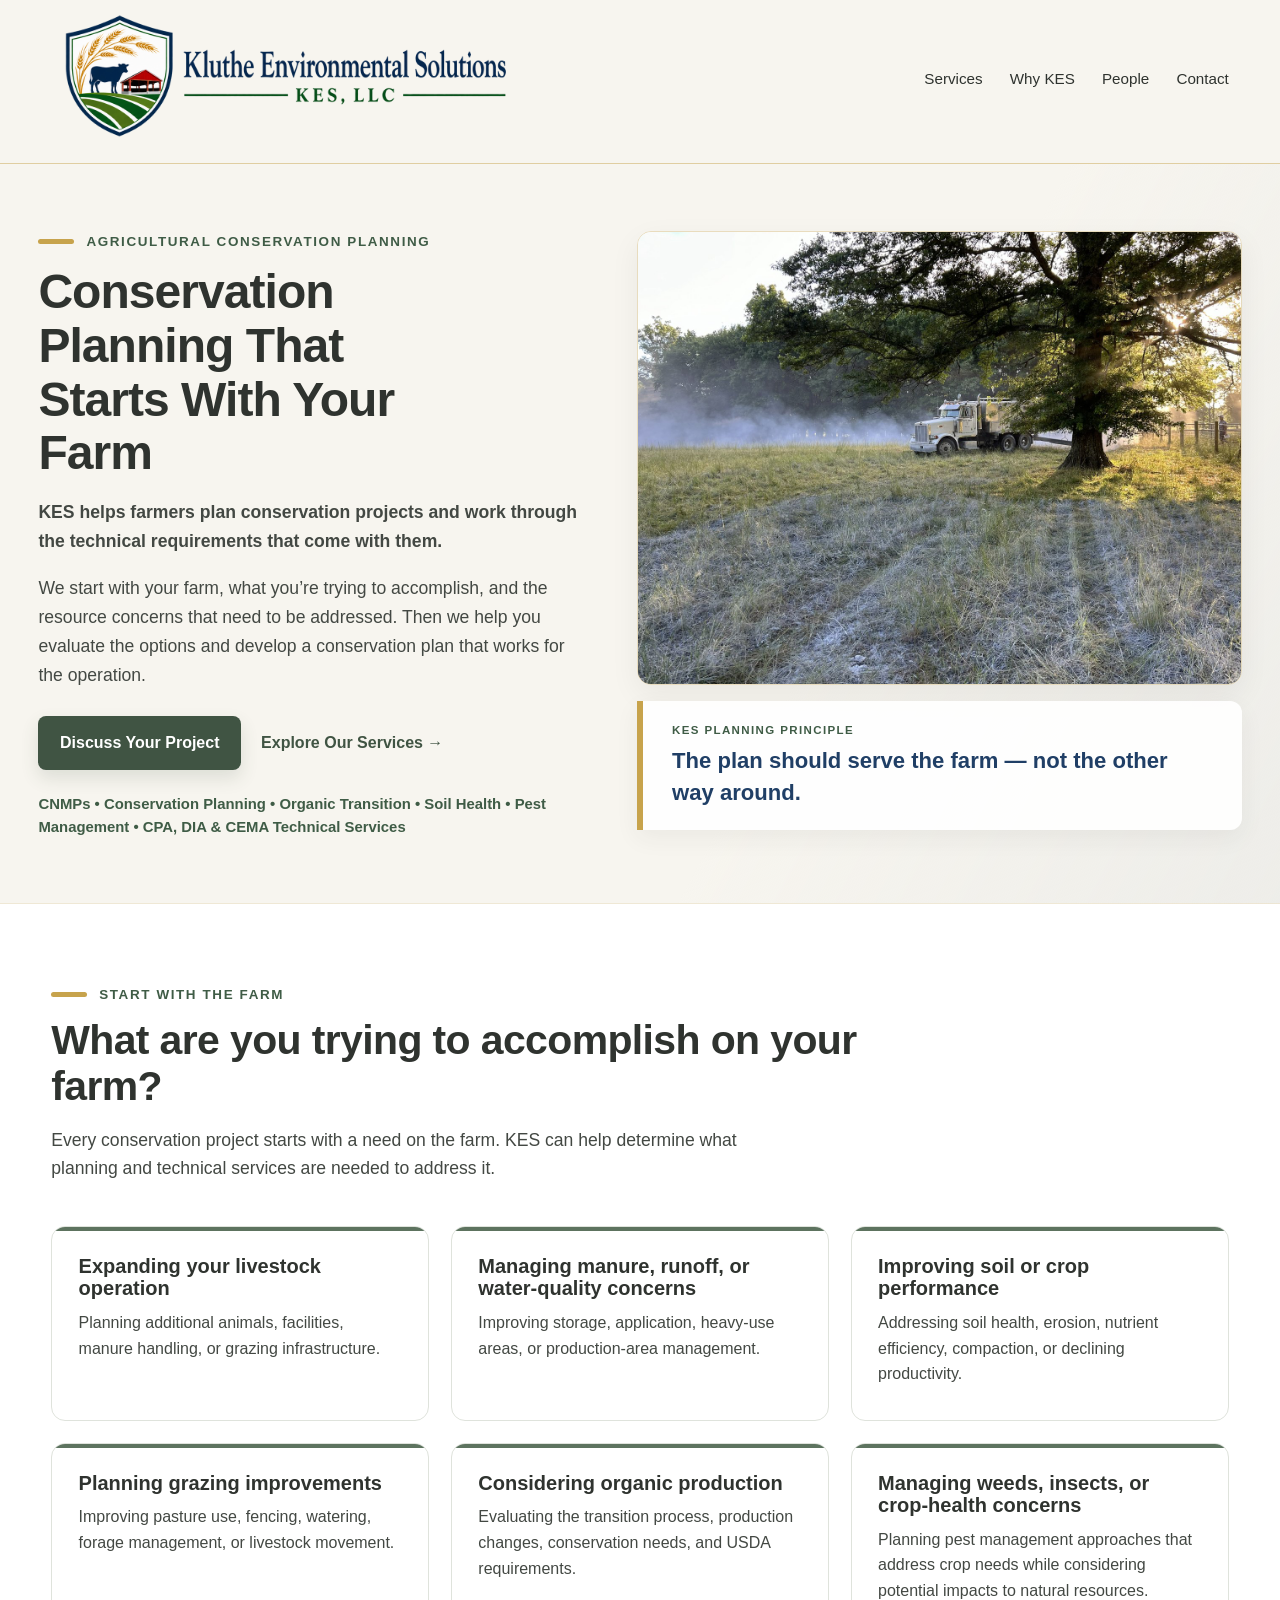
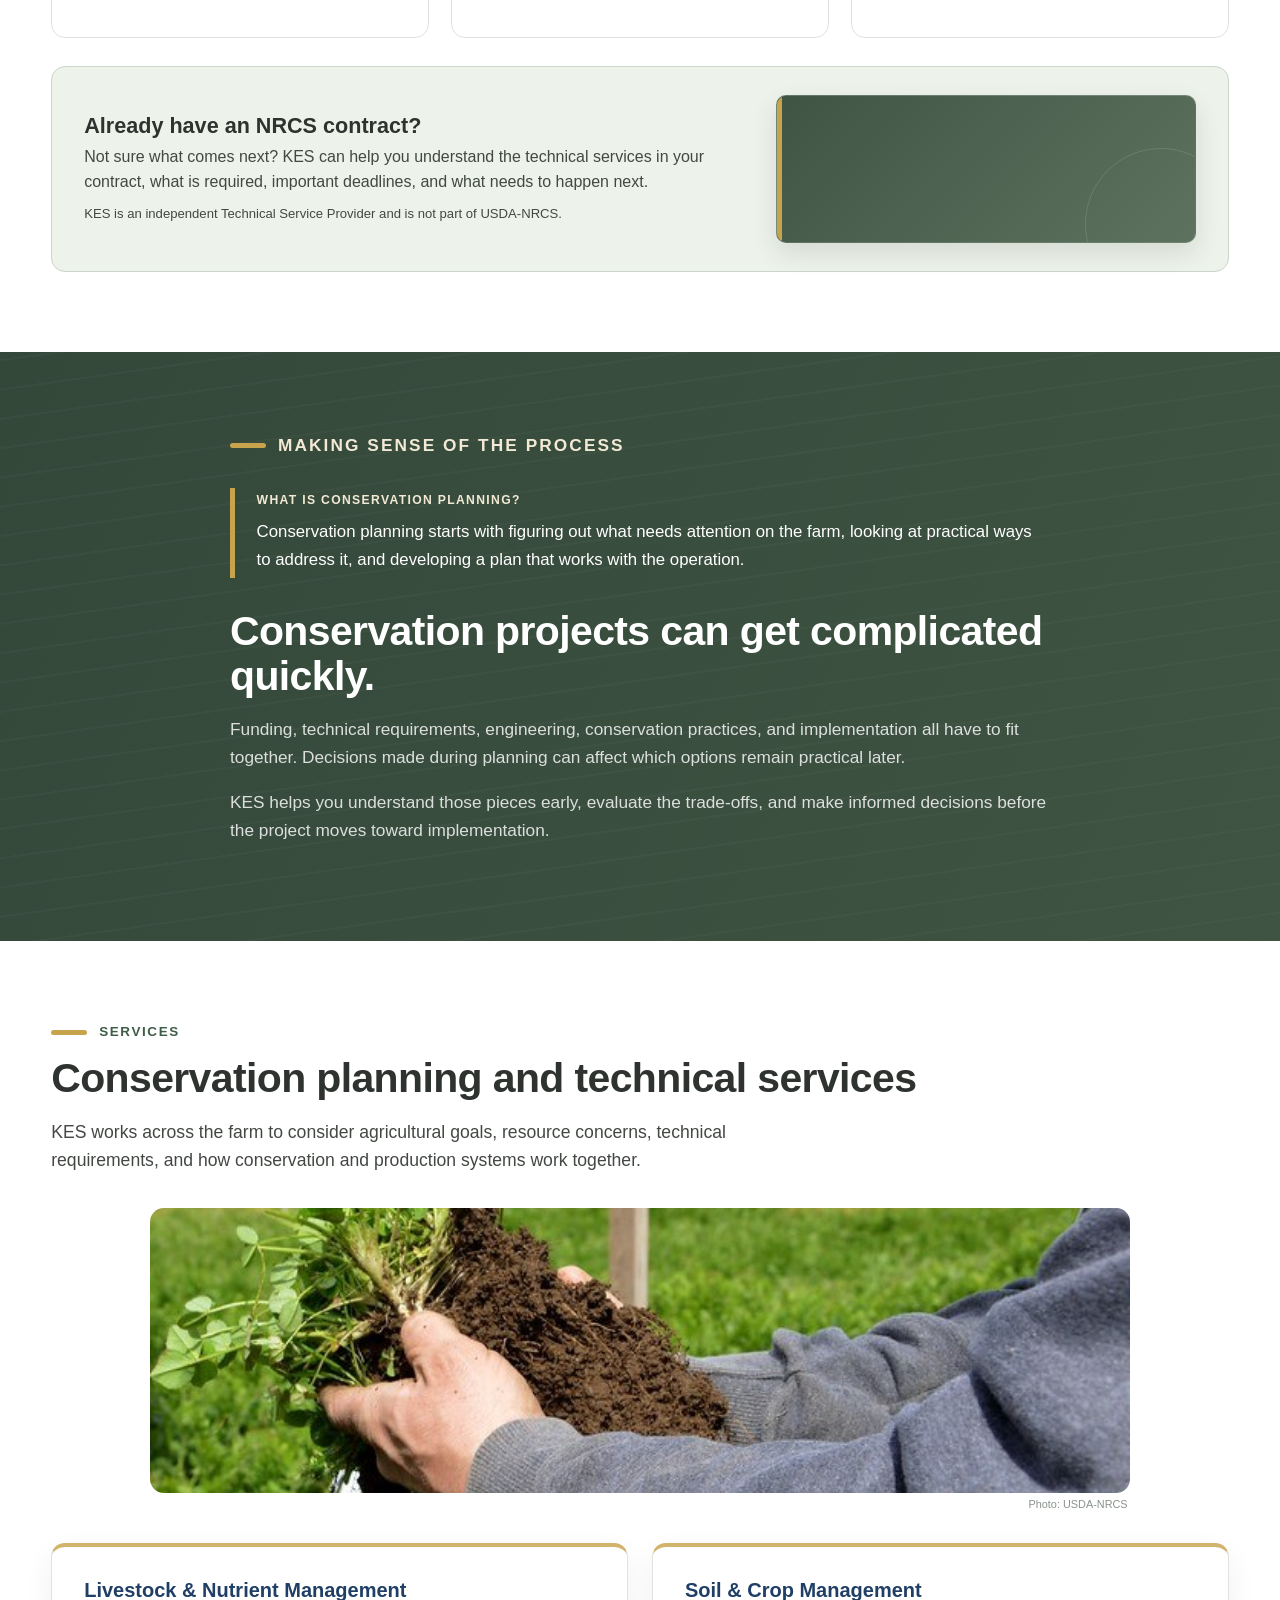
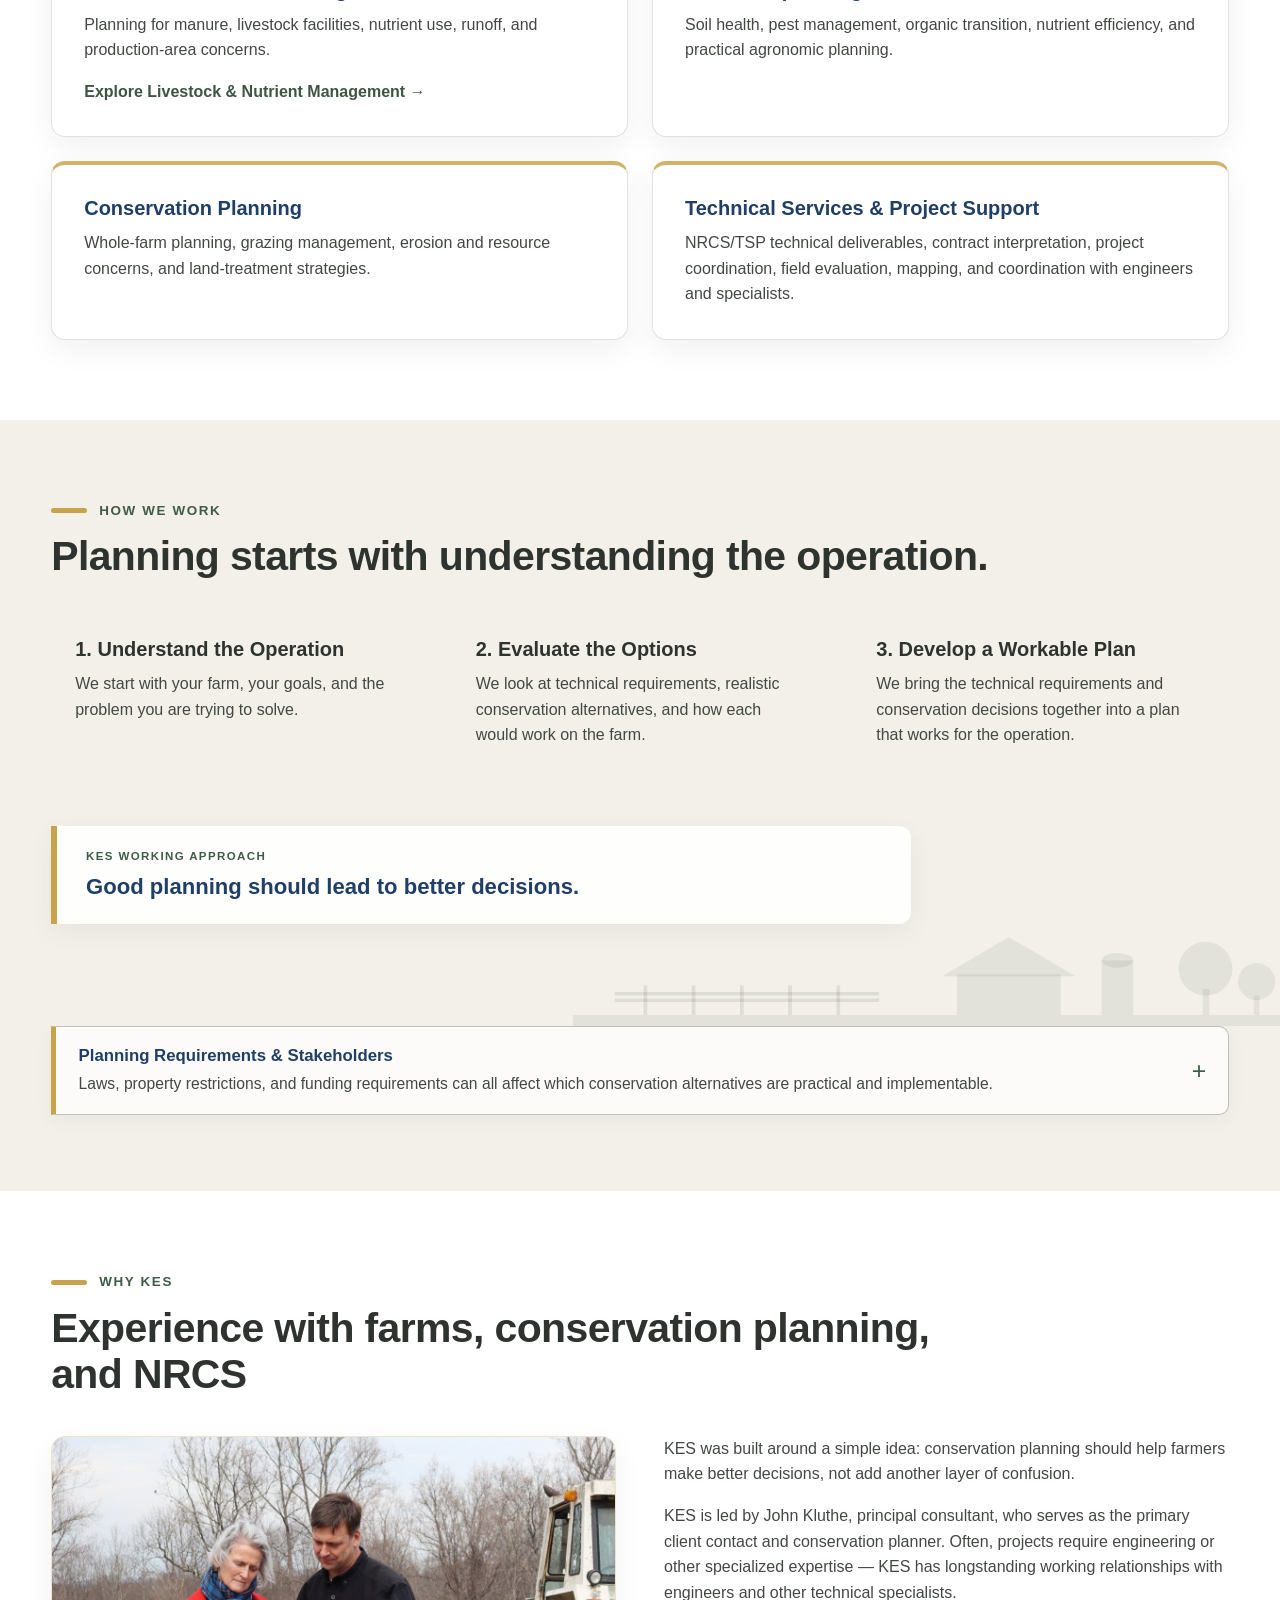
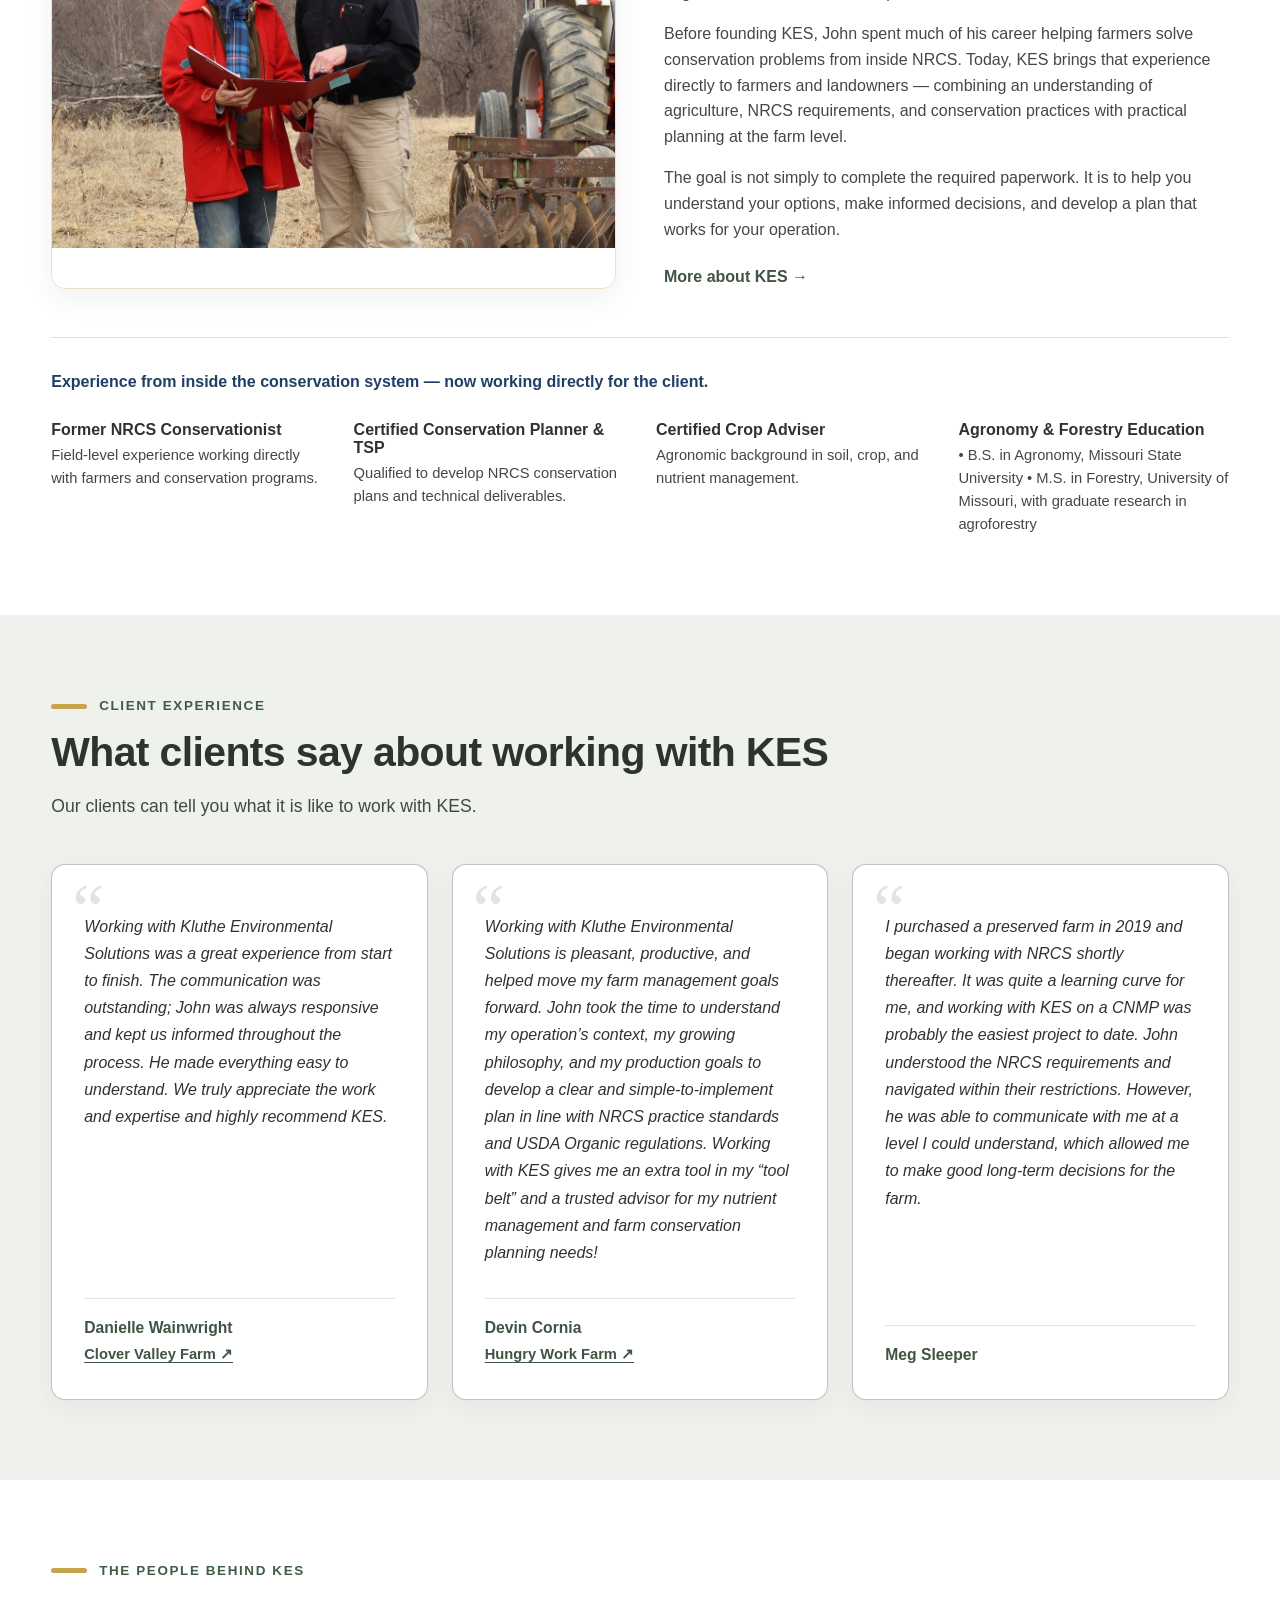
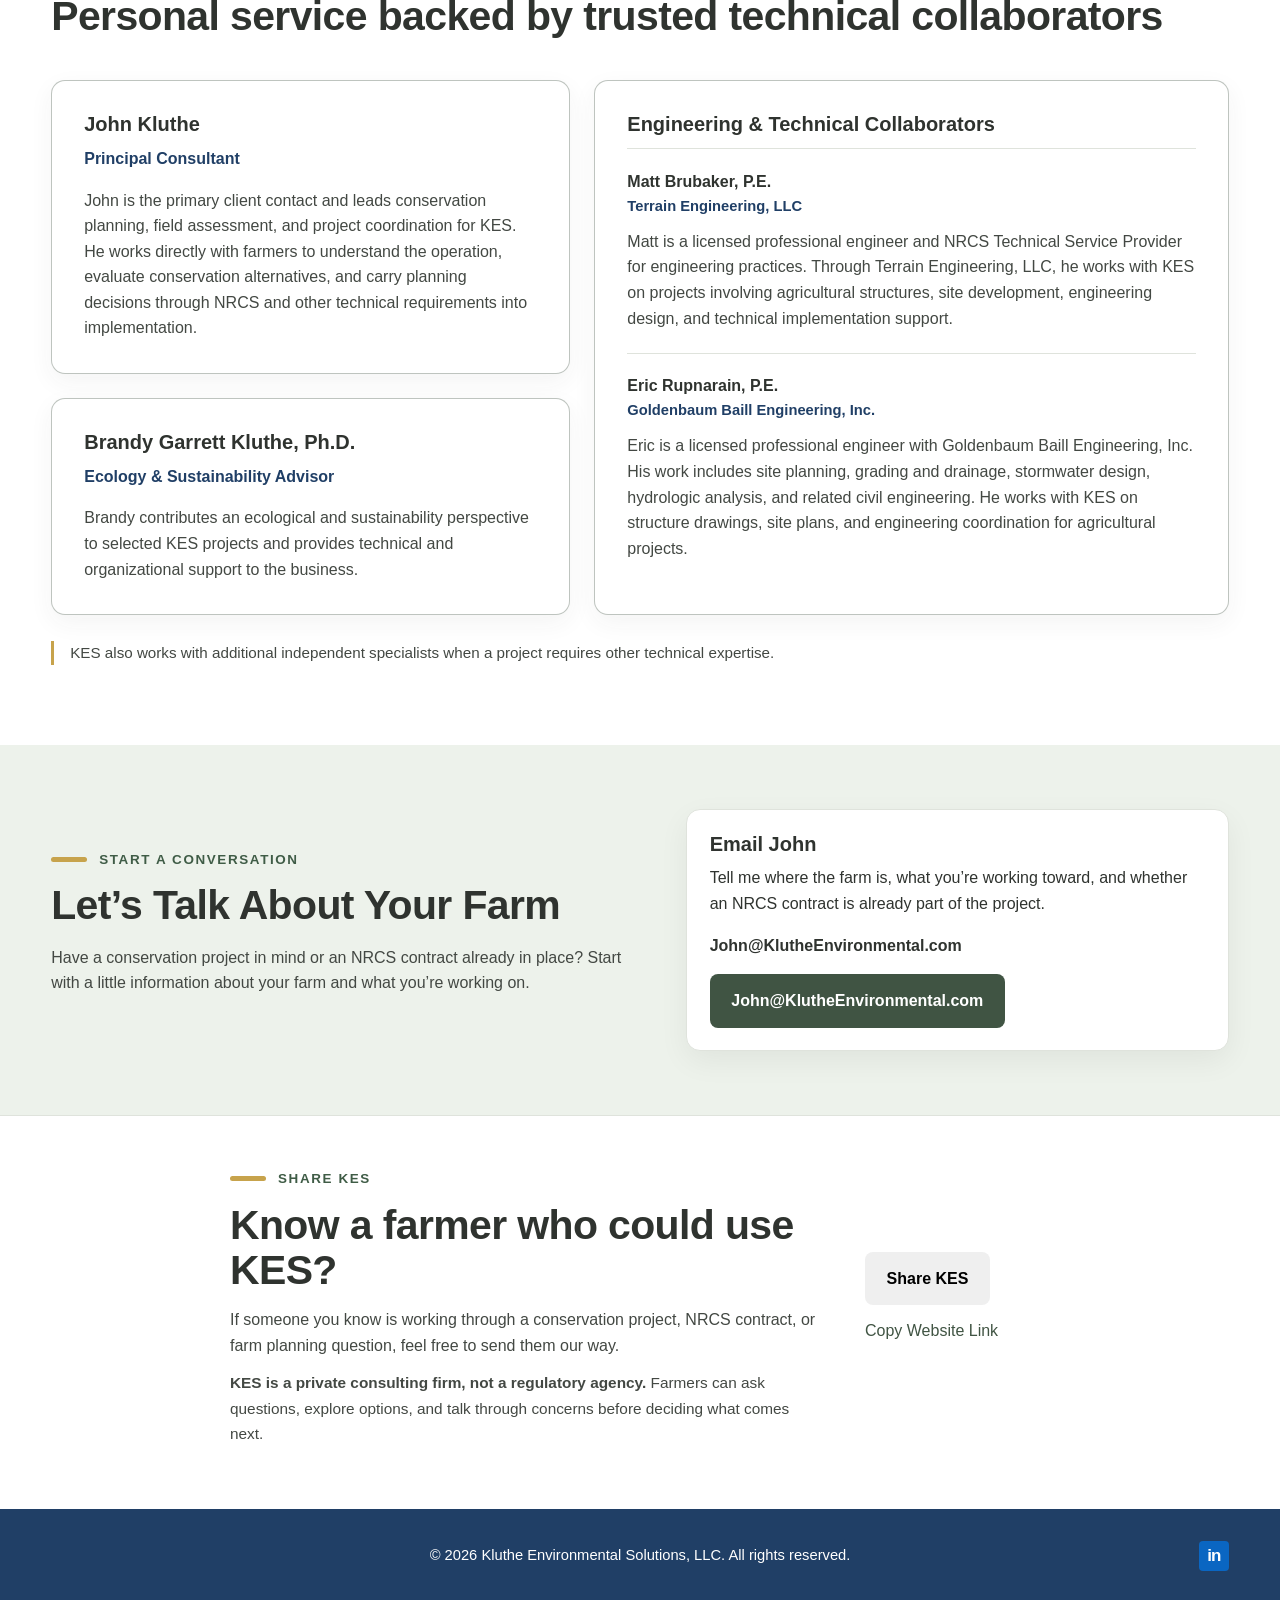
==== commit e5586d51: "Replace NRCS temporary graphic with blank logo space" ====
--- a/index.html
+++ b/index.html
@@ -113,11 +113,7 @@
             <p class="nrcs-independent-note">KES is an independent Technical Service Provider and is not part of USDA-NRCS.</p>
           </div>
 
-          <div class="nrcs-callout-marker nrcs-callout-placeholder" aria-label="NRCS Contract Support">
-            <span class="nrcs-placeholder-kicker">NRCS</span>
-            <span class="nrcs-placeholder-title">Contract Support</span>
-            <span class="nrcs-placeholder-sub">Independent Technical Service Provider</span>
-          </div>
+          <div class="nrcs-callout-marker nrcs-callout-placeholder" aria-hidden="true"></div>
         </div>
       </div>
     </section>
--- a/css/styles.css
+++ b/css/styles.css
@@ -340,18 +340,69 @@
 }
 
 .nrcs-callout-placeholder {
-  min-height: 122px;
+  position: relative;
+  min-height: 148px;
   display: flex;
-  align-items: center;
+  flex-direction: column;
+  align-items: flex-start;
   justify-content: center;
-  border: 1px dashed #b7c1b4;
-  border-radius: 8px;
-  background: rgba(255, 255, 255, 0.6);
-  color: var(--color-green-dark);
-  font-size: 1.05rem;
+  padding: 1.45rem 1.65rem 1.35rem;
+  overflow: hidden;
+  border: 1px solid rgba(255, 255, 255, 0.16);
+  border-radius: 10px;
+  background: linear-gradient(135deg, var(--color-green-dark), var(--color-green));
+  color: white;
+  box-shadow: 0 10px 24px rgba(40, 58, 45, 0.12);
+}
+
+.nrcs-callout-placeholder::before {
+  content: "";
+  position: absolute;
+  top: 0;
+  left: 0;
+  width: 5px;
+  height: 100%;
+  background: var(--color-gold);
+}
+
+.nrcs-callout-placeholder::after {
+  content: "";
+  position: absolute;
+  right: -42px;
+  bottom: -58px;
+  width: 150px;
+  height: 150px;
+  border: 1px solid rgba(255, 255, 255, 0.12);
+  border-radius: 50%;
+}
+
+.nrcs-placeholder-kicker,
+.nrcs-placeholder-title,
+.nrcs-placeholder-sub {
+  position: relative;
+  z-index: 1;
+}
+
+.nrcs-placeholder-kicker {
+  margin-bottom: 0.15rem;
+  color: rgba(255, 255, 255, 0.78);
+  font-size: 0.78rem;
+  font-weight: 800;
+  letter-spacing: 0.18em;
+}
+
+.nrcs-placeholder-title {
+  font-size: clamp(1.65rem, 3vw, 2.35rem);
   font-weight: 700;
-  letter-spacing: 0.03em;
-  text-align: center;
+  line-height: 1.05;
+  letter-spacing: -0.02em;
+}
+
+.nrcs-placeholder-sub {
+  margin-top: 0.55rem;
+  color: rgba(255, 255, 255, 0.72);
+  font-size: 0.8rem;
+  line-height: 1.35;
 }
 
 .nrcs-independent-note {
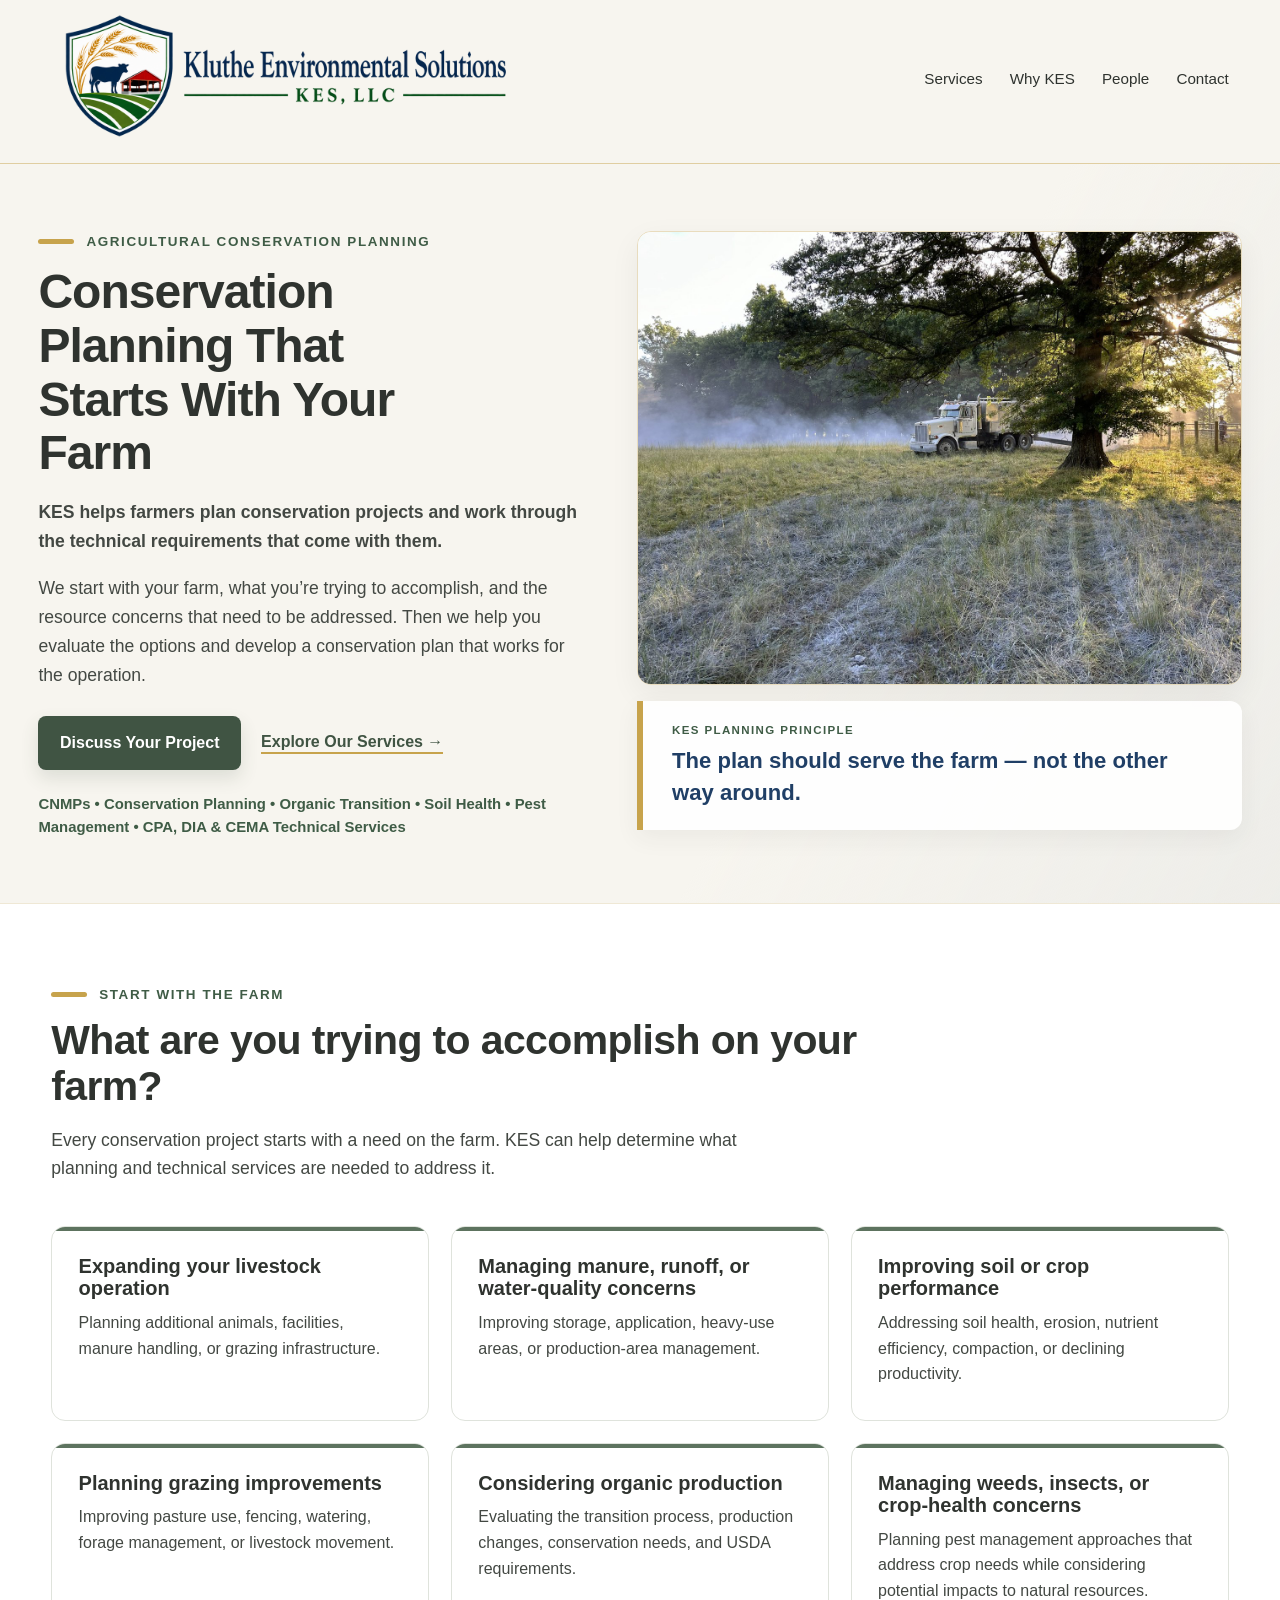
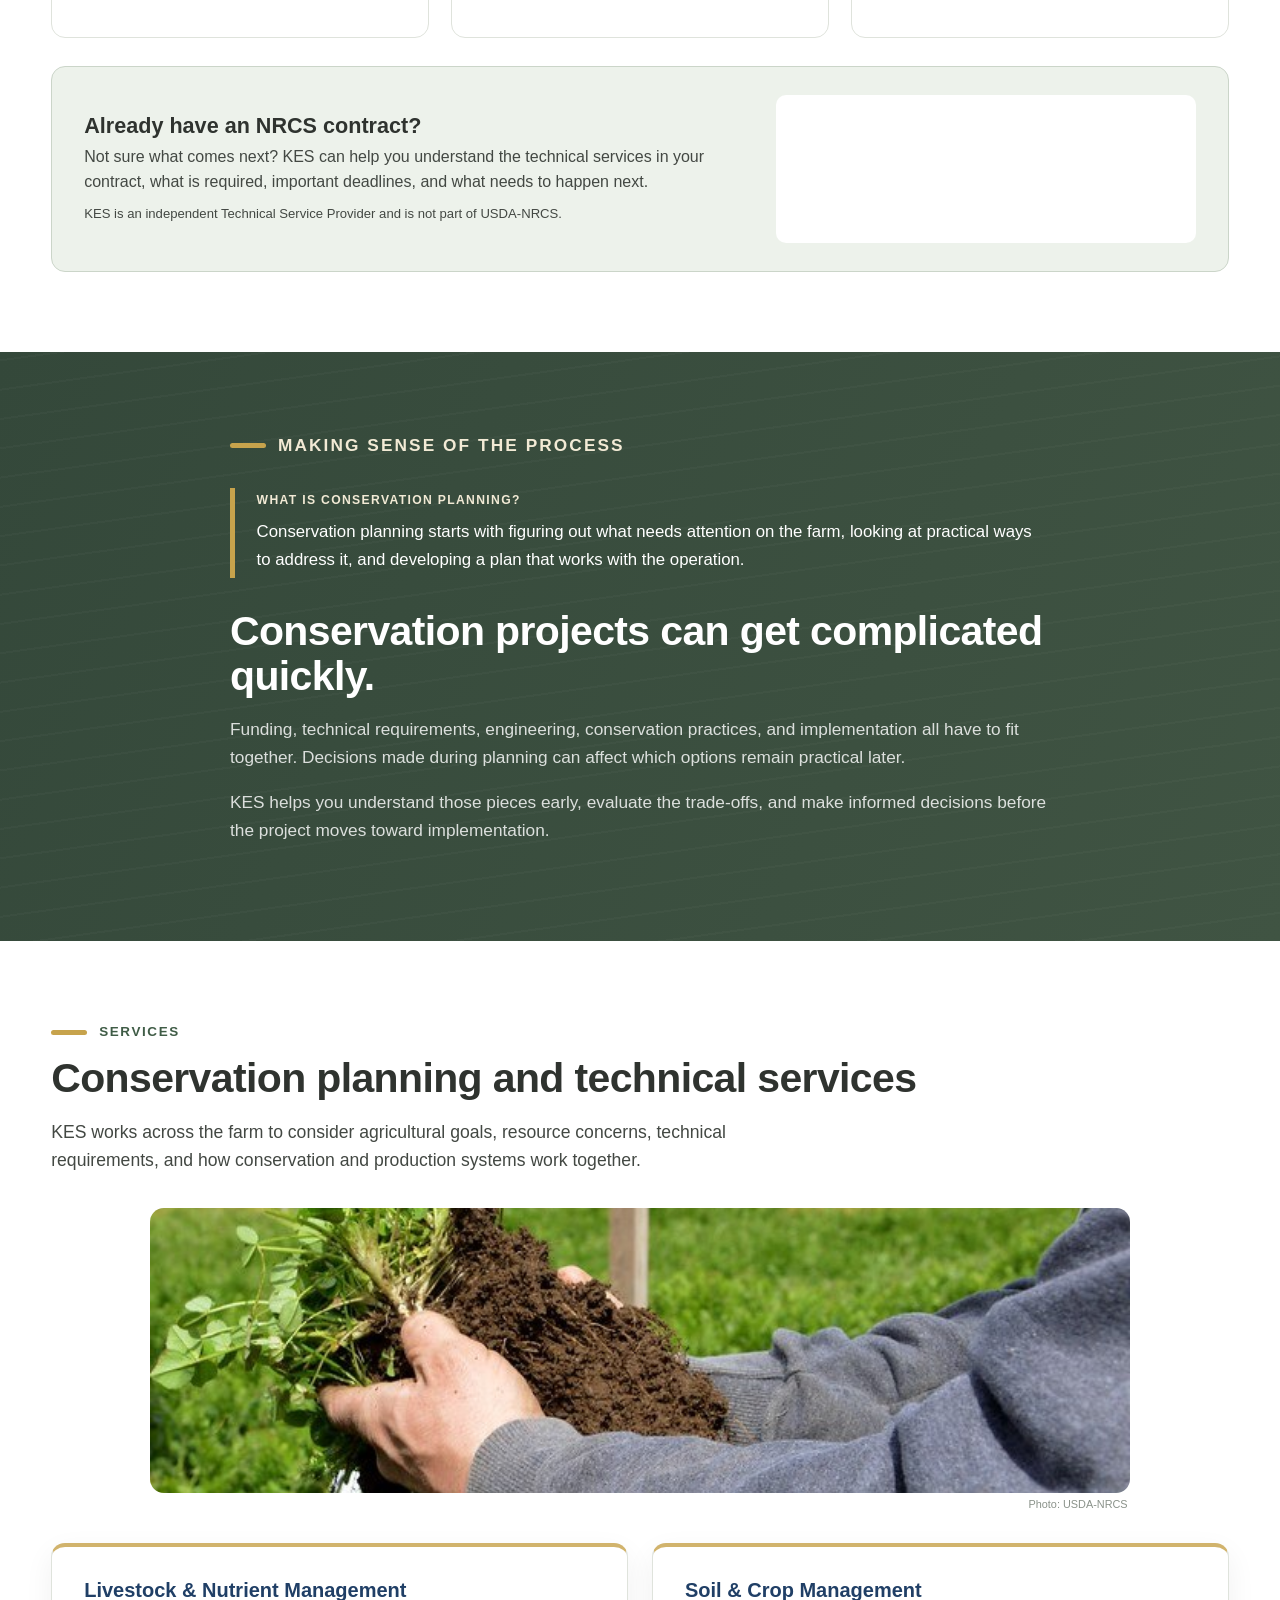
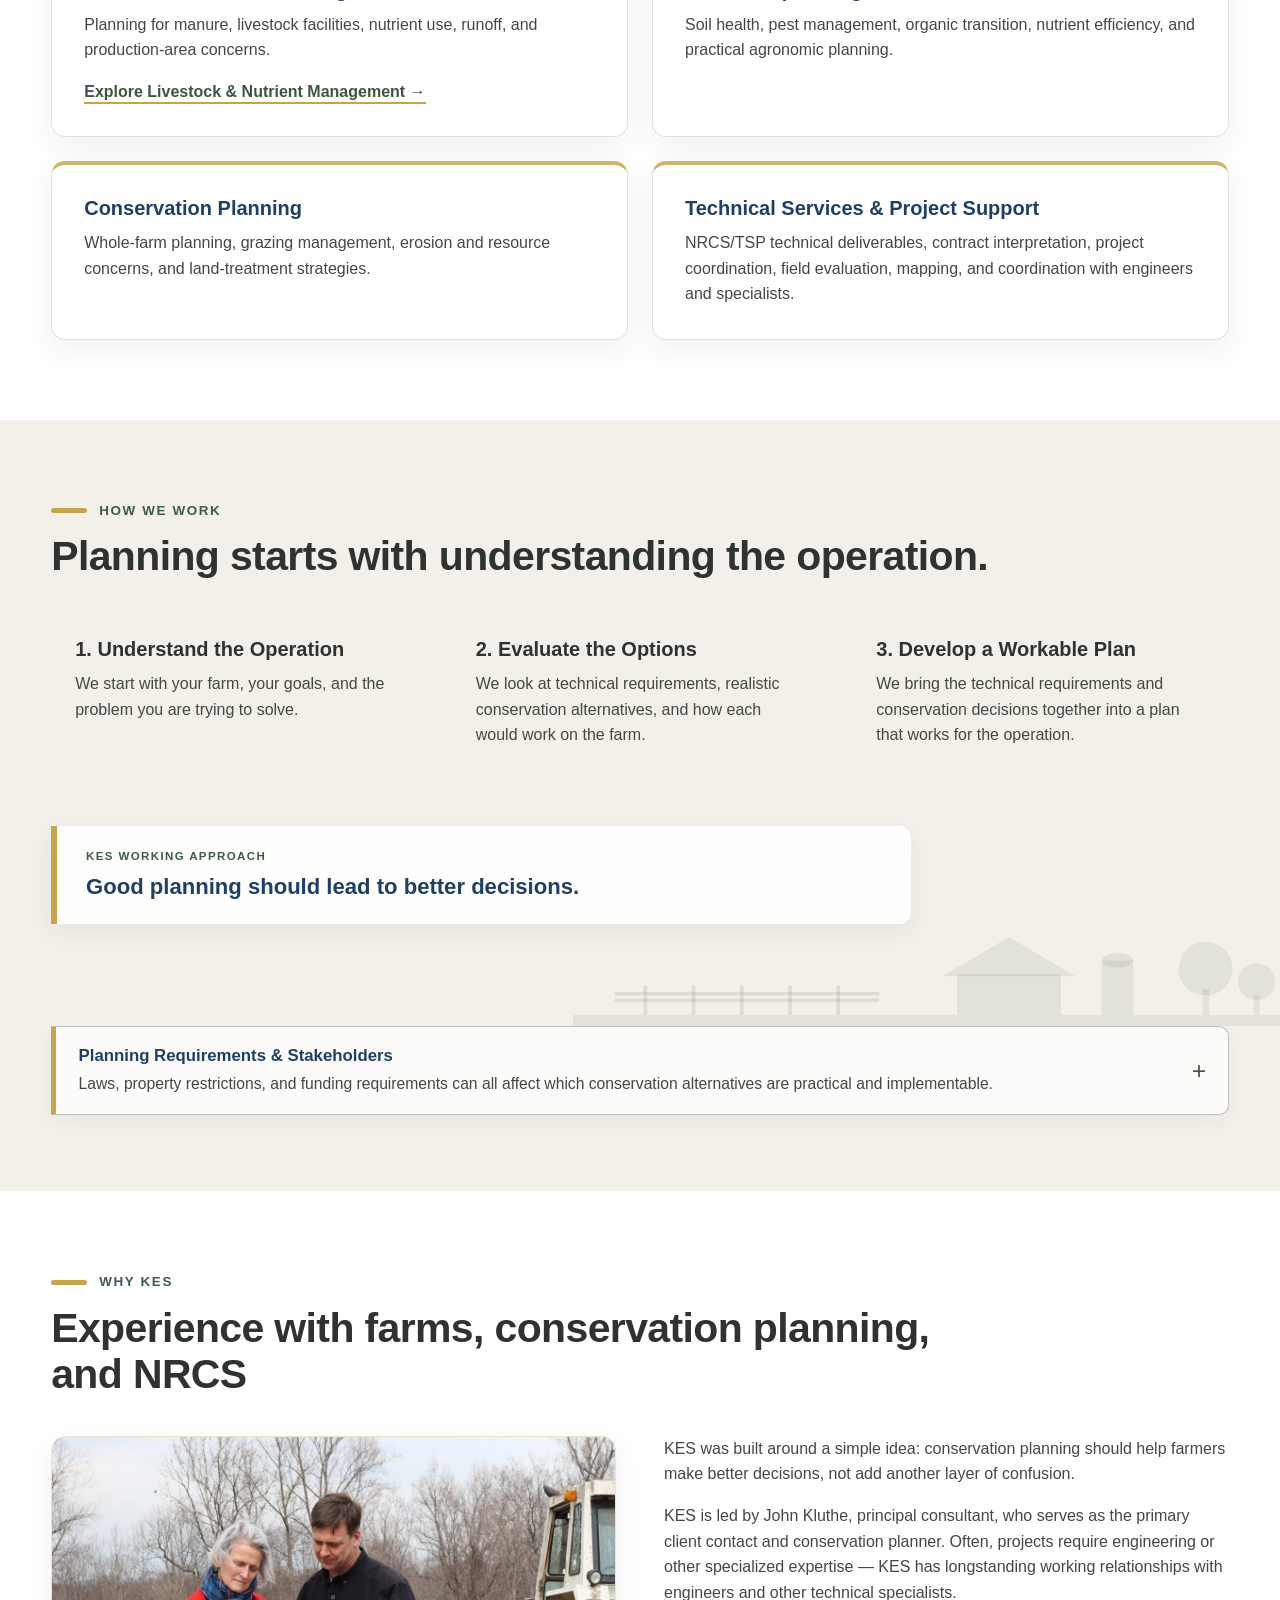
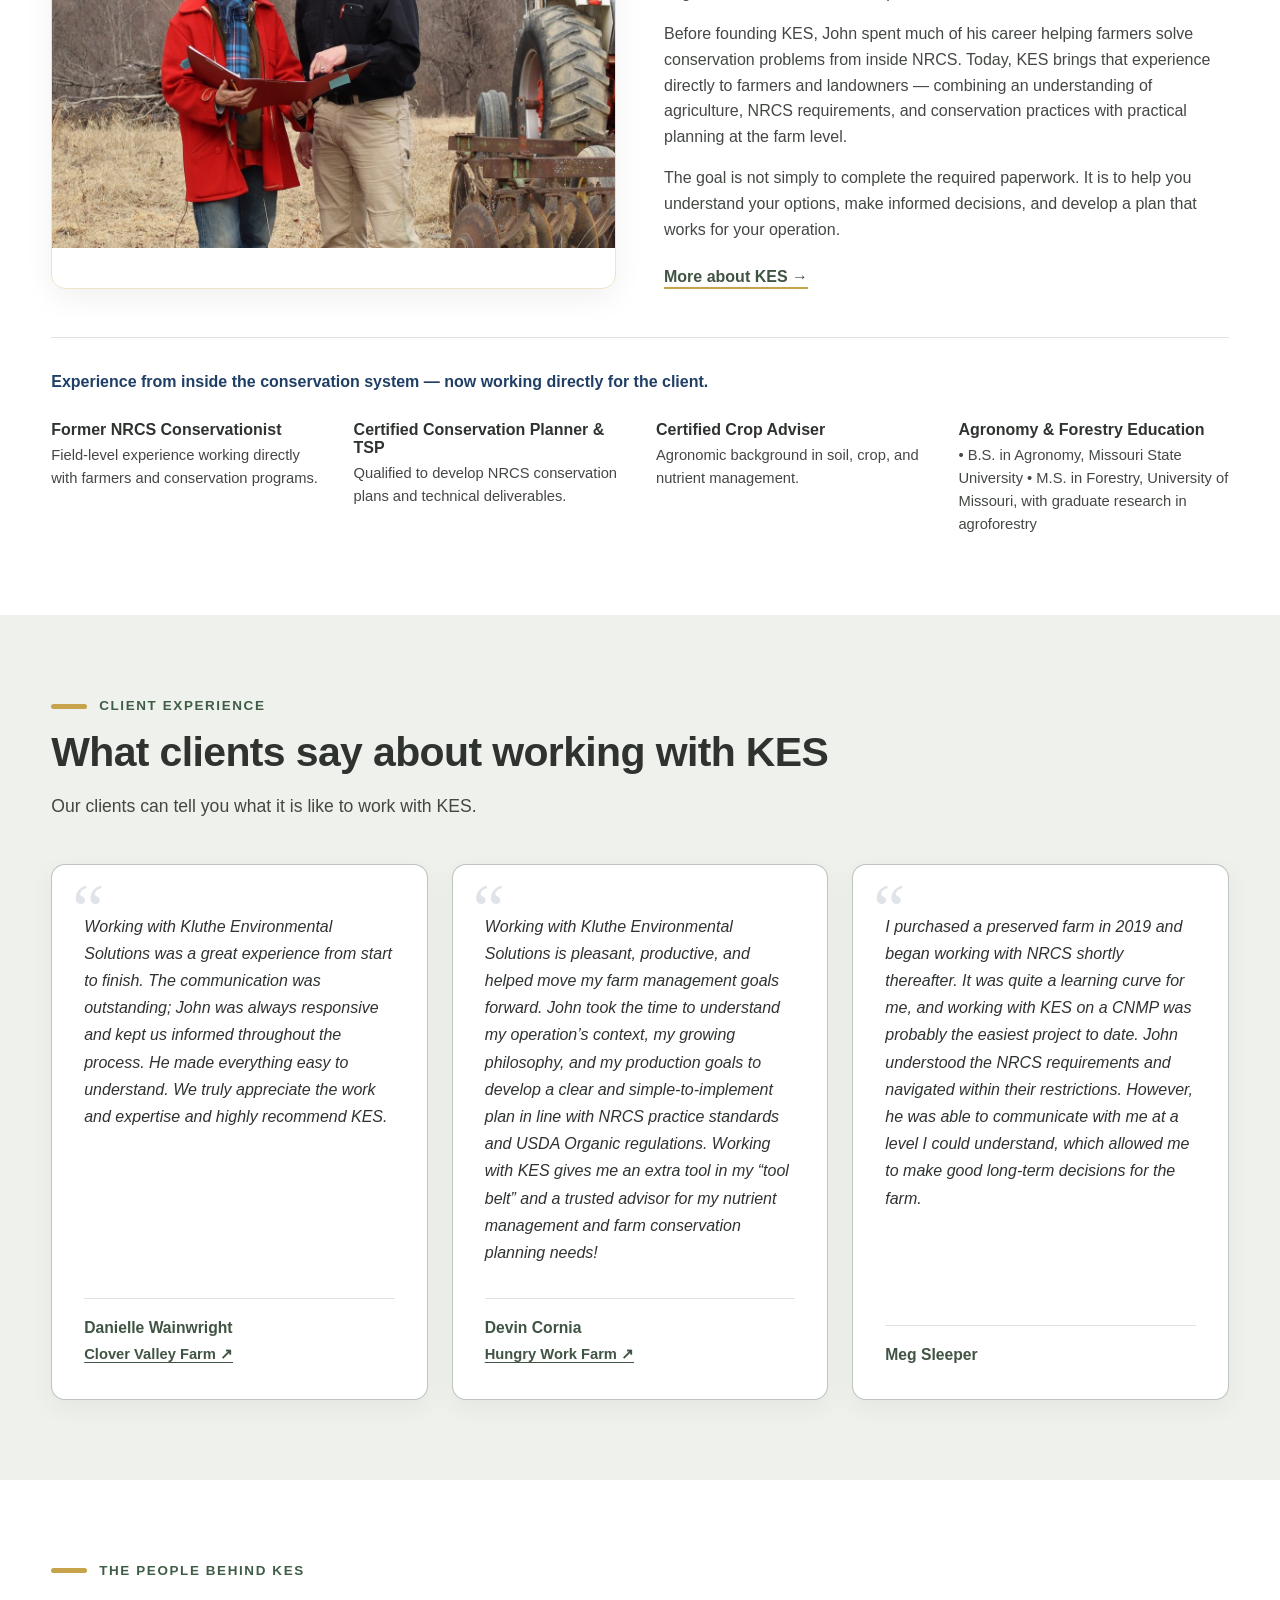
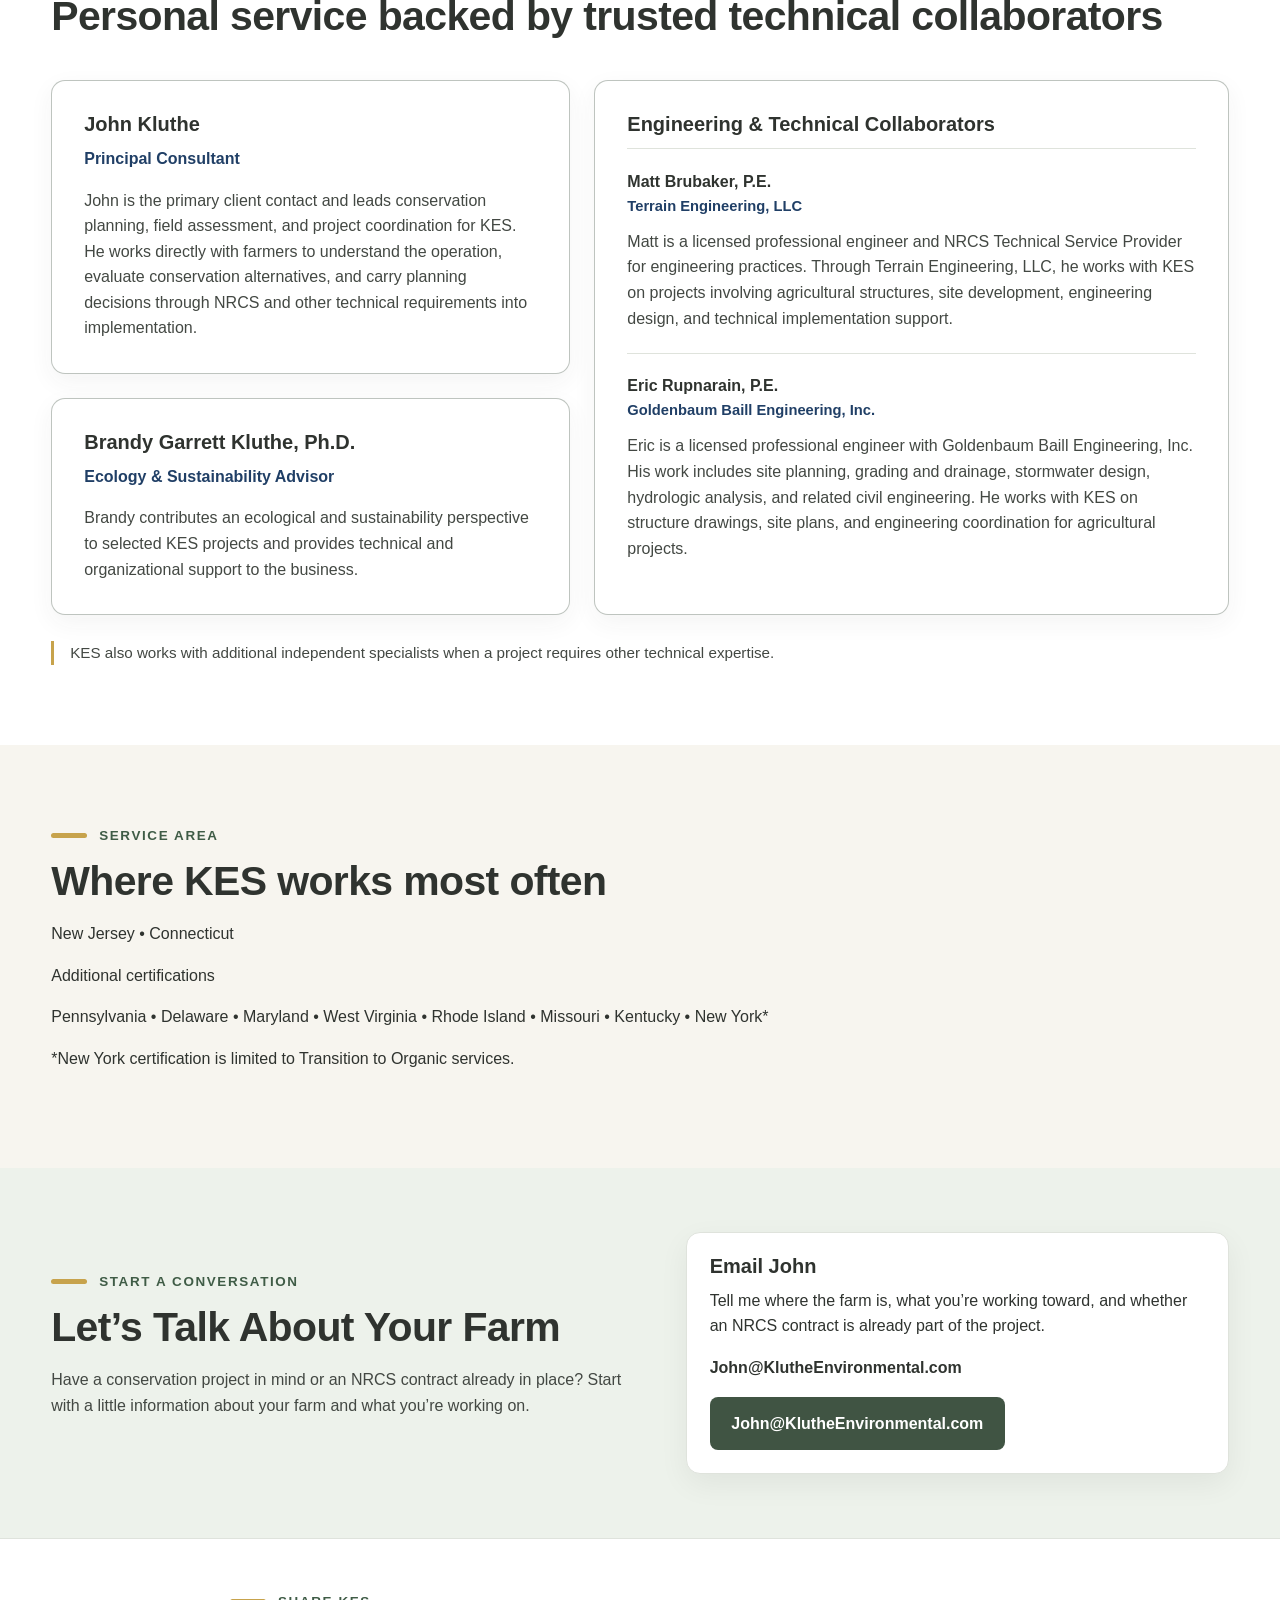
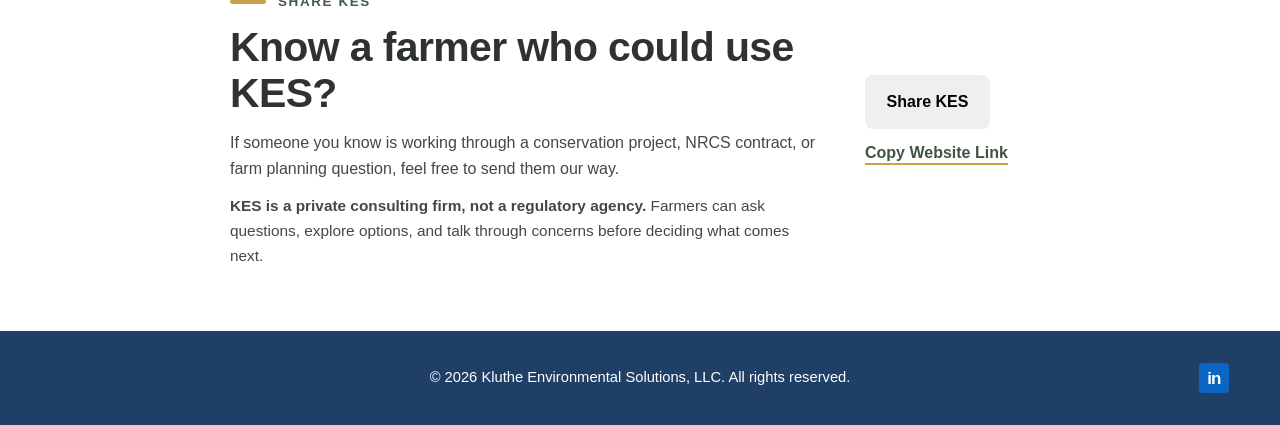
==== commit e85c1808: "Add compact service area section" ====
--- a/index.html
+++ b/index.html
@@ -349,6 +349,22 @@
       </div>
     </section>
 
+    <section class="service-area-band" aria-labelledby="service-area-heading">
+      <div class="container service-area-grid">
+        <div class="service-area-primary">
+          <p class="eyebrow">Service Area</p>
+          <h2 id="service-area-heading">Where KES works most often</h2>
+          <p class="service-area-core">New Jersey <span aria-hidden="true">•</span> Connecticut</p>
+        </div>
+
+        <div class="service-area-secondary">
+          <p class="service-area-label">Additional certifications</p>
+          <p class="service-area-states">Pennsylvania <span aria-hidden="true">•</span> Delaware <span aria-hidden="true">•</span> Maryland <span aria-hidden="true">•</span> West Virginia <span aria-hidden="true">•</span> Rhode Island <span aria-hidden="true">•</span> Missouri <span aria-hidden="true">•</span> Kentucky <span aria-hidden="true">•</span> New York*</p>
+          <p class="service-area-note">*New York certification is limited to Transition to Organic services.</p>
+        </div>
+      </div>
+    </section>
+
    <section id="contact" class="contact-section">
   <div class="container contact-grid">
     <div class="contact-copy">
--- a/css/styles.css
+++ b/css/styles.css
@@ -340,69 +340,9 @@
 }
 
 .nrcs-callout-placeholder {
-  position: relative;
   min-height: 148px;
-  display: flex;
-  flex-direction: column;
-  align-items: flex-start;
-  justify-content: center;
-  padding: 1.45rem 1.65rem 1.35rem;
-  overflow: hidden;
-  border: 1px solid rgba(255, 255, 255, 0.16);
   border-radius: 10px;
-  background: linear-gradient(135deg, var(--color-green-dark), var(--color-green));
-  color: white;
-  box-shadow: 0 10px 24px rgba(40, 58, 45, 0.12);
-}
-
-.nrcs-callout-placeholder::before {
-  content: "";
-  position: absolute;
-  top: 0;
-  left: 0;
-  width: 5px;
-  height: 100%;
-  background: var(--color-gold);
-}
-
-.nrcs-callout-placeholder::after {
-  content: "";
-  position: absolute;
-  right: -42px;
-  bottom: -58px;
-  width: 150px;
-  height: 150px;
-  border: 1px solid rgba(255, 255, 255, 0.12);
-  border-radius: 50%;
-}
-
-.nrcs-placeholder-kicker,
-.nrcs-placeholder-title,
-.nrcs-placeholder-sub {
-  position: relative;
-  z-index: 1;
-}
-
-.nrcs-placeholder-kicker {
-  margin-bottom: 0.15rem;
-  color: rgba(255, 255, 255, 0.78);
-  font-size: 0.78rem;
-  font-weight: 800;
-  letter-spacing: 0.18em;
-}
-
-.nrcs-placeholder-title {
-  font-size: clamp(1.65rem, 3vw, 2.35rem);
-  font-weight: 700;
-  line-height: 1.05;
-  letter-spacing: -0.02em;
-}
-
-.nrcs-placeholder-sub {
-  margin-top: 0.55rem;
-  color: rgba(255, 255, 255, 0.72);
-  font-size: 0.8rem;
-  line-height: 1.35;
+  background: #ffffff;
 }
 
 .nrcs-independent-note {
--- a/css/refinements.css
+++ b/css/refinements.css
@@ -902,3 +902,39 @@
     gap: 1.5rem;
   }
 }
+
+
+/* ========================================
+   CONTEXTUAL TEXT LINKS
+   ======================================== */
+
+.text-link {
+  position: relative;
+  display: inline-block;
+  color: var(--color-green-dark);
+  font-weight: 700;
+  text-decoration: none;
+  line-height: 1.35;
+  padding-bottom: 0.12rem;
+  background-image: linear-gradient(var(--color-gold), var(--color-gold));
+  background-repeat: no-repeat;
+  background-size: 100% 2px;
+  background-position: 0 100%;
+  transition: color 0.18s ease, background-size 0.18s ease, transform 0.18s ease;
+}
+
+.text-link:hover,
+.text-link:focus-visible {
+  color: var(--color-green);
+  background-size: 100% 3px;
+}
+
+.text-link:focus-visible {
+  outline: 2px solid var(--color-gold);
+  outline-offset: 4px;
+  border-radius: 2px;
+}
+
+.text-link:hover {
+  transform: translateX(2px);
+}
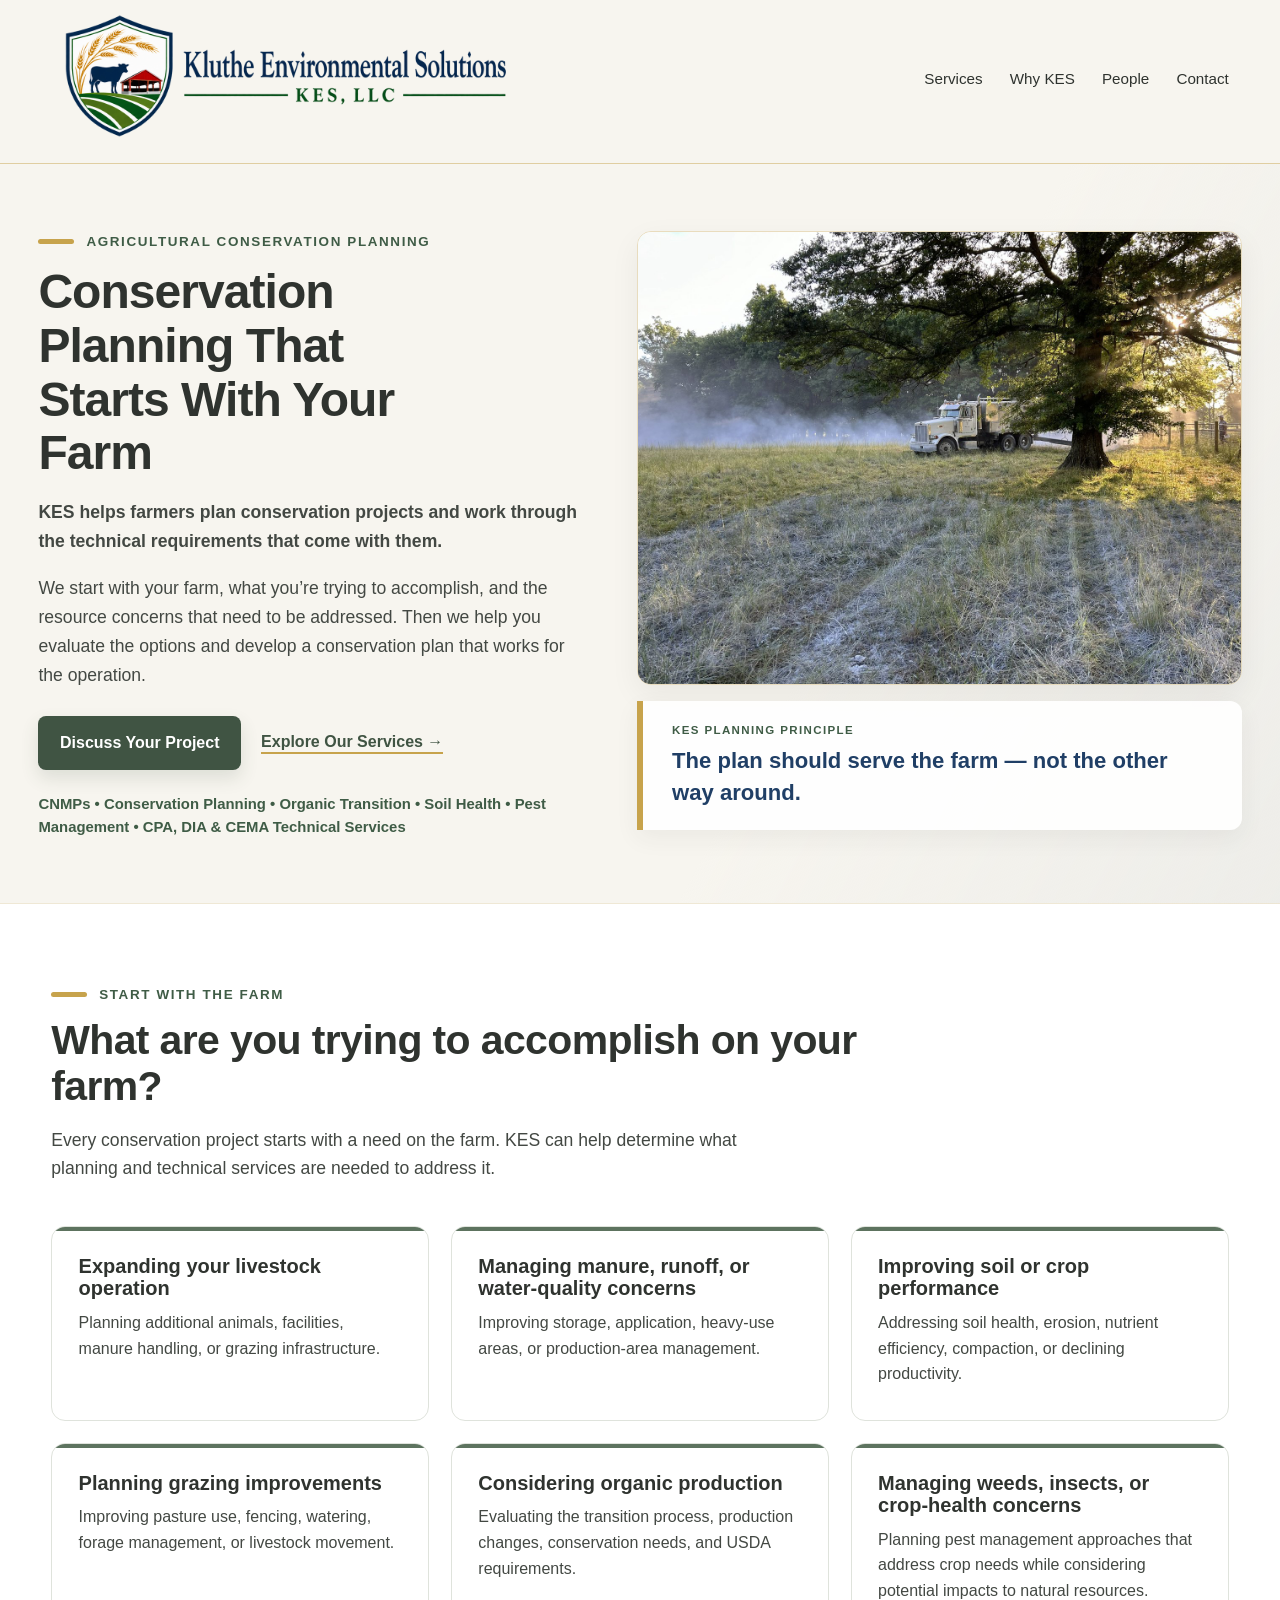
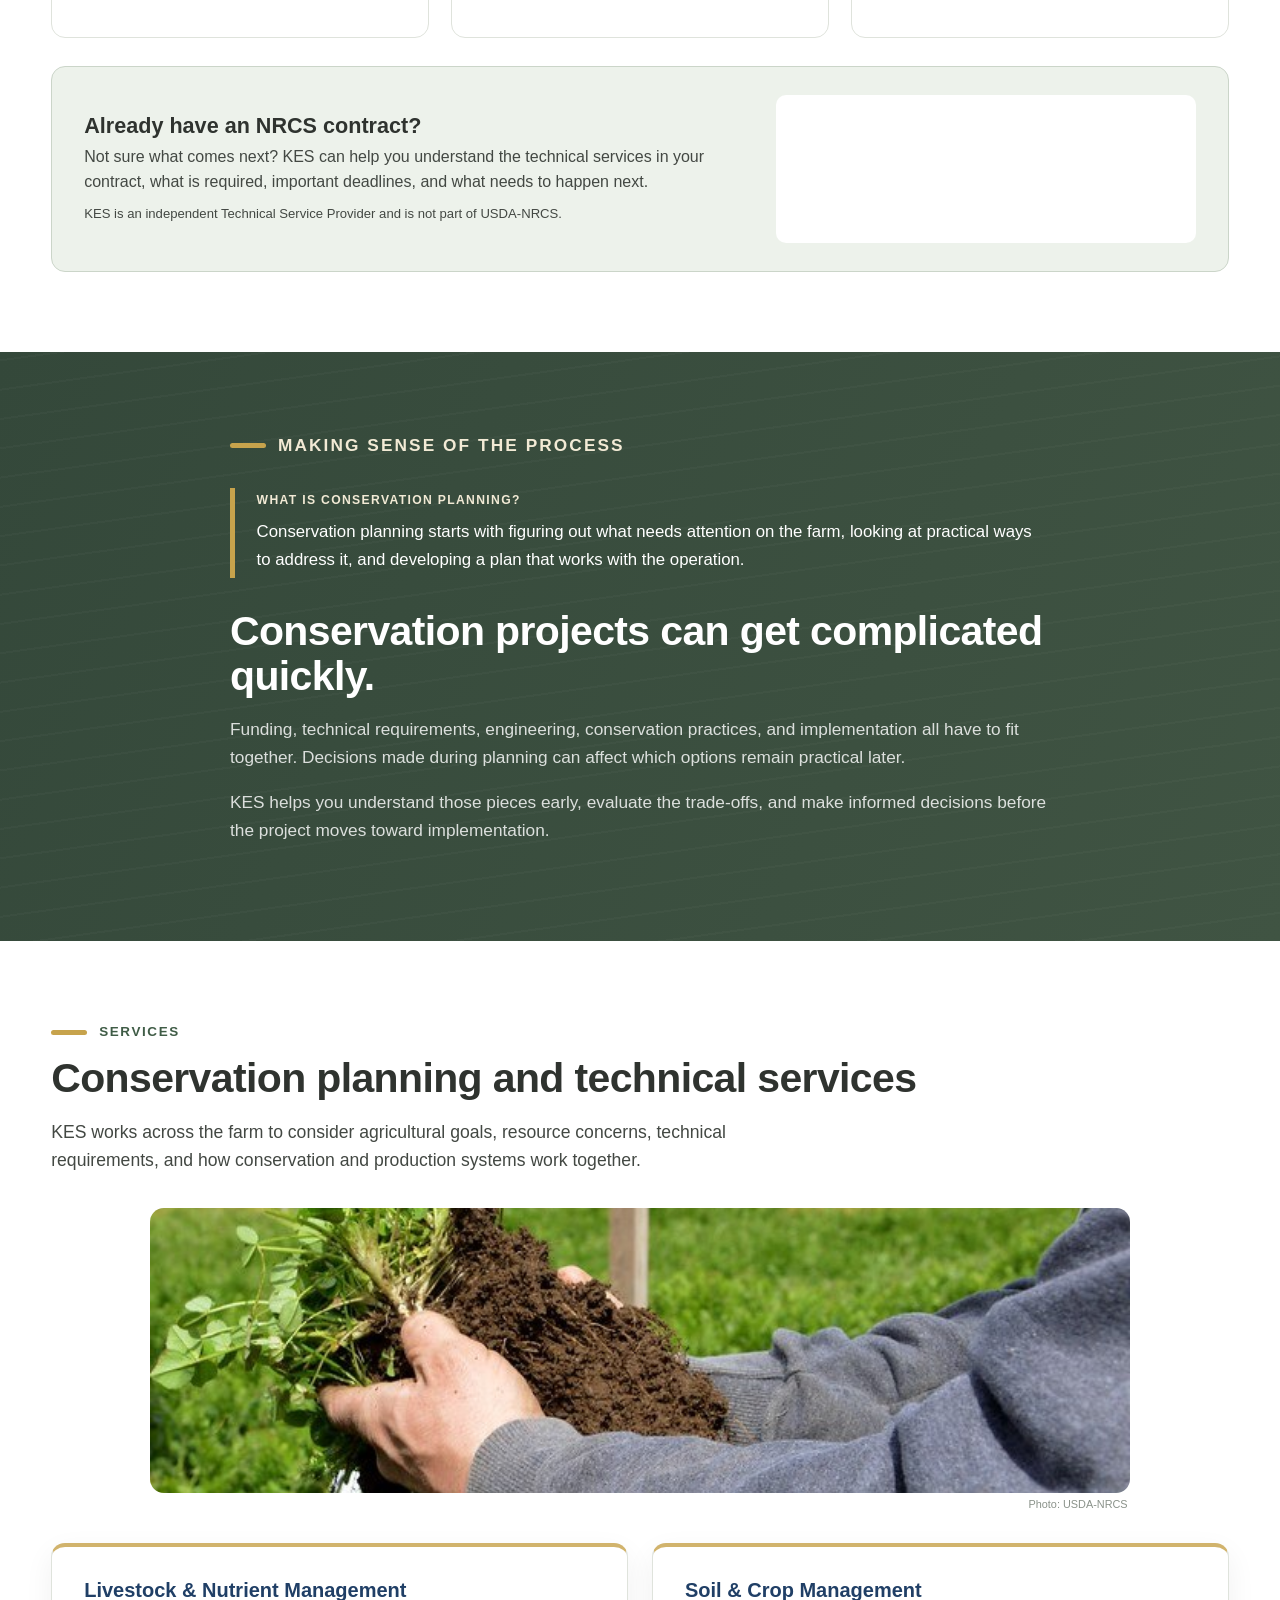
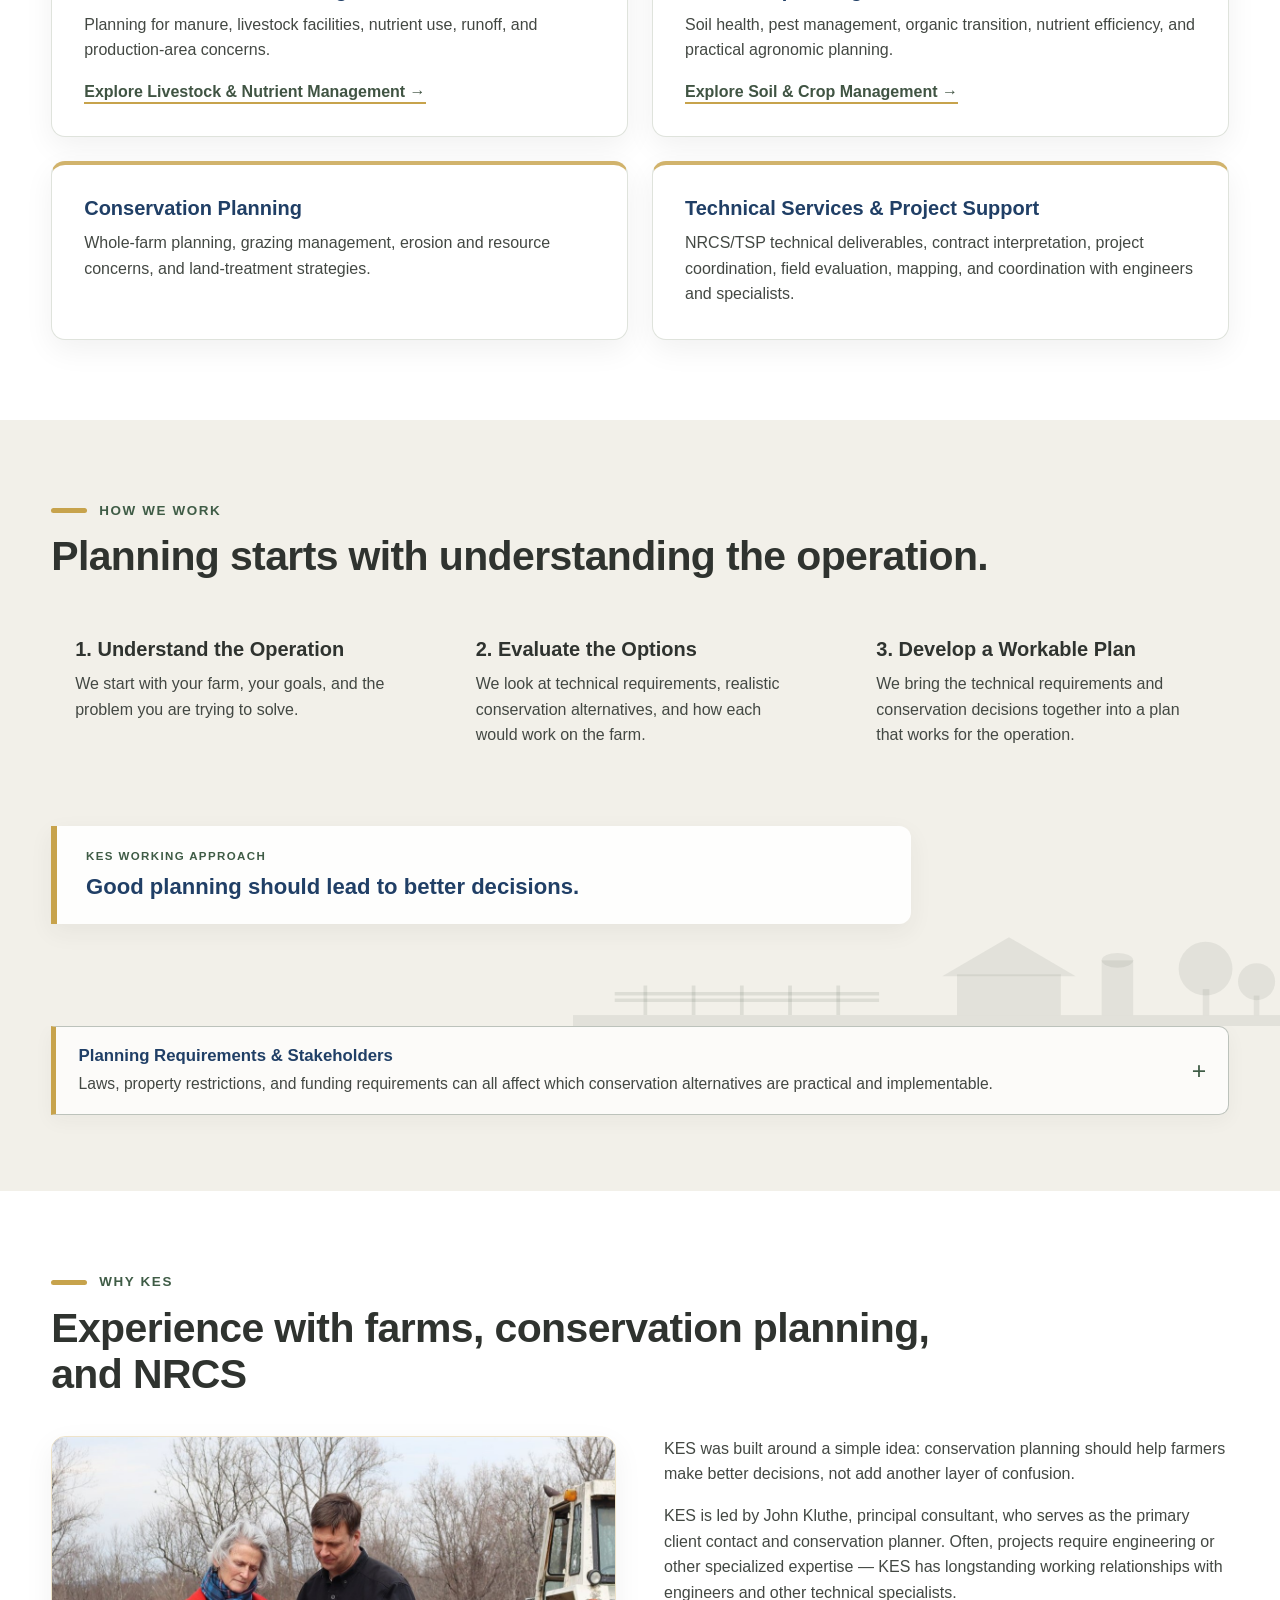
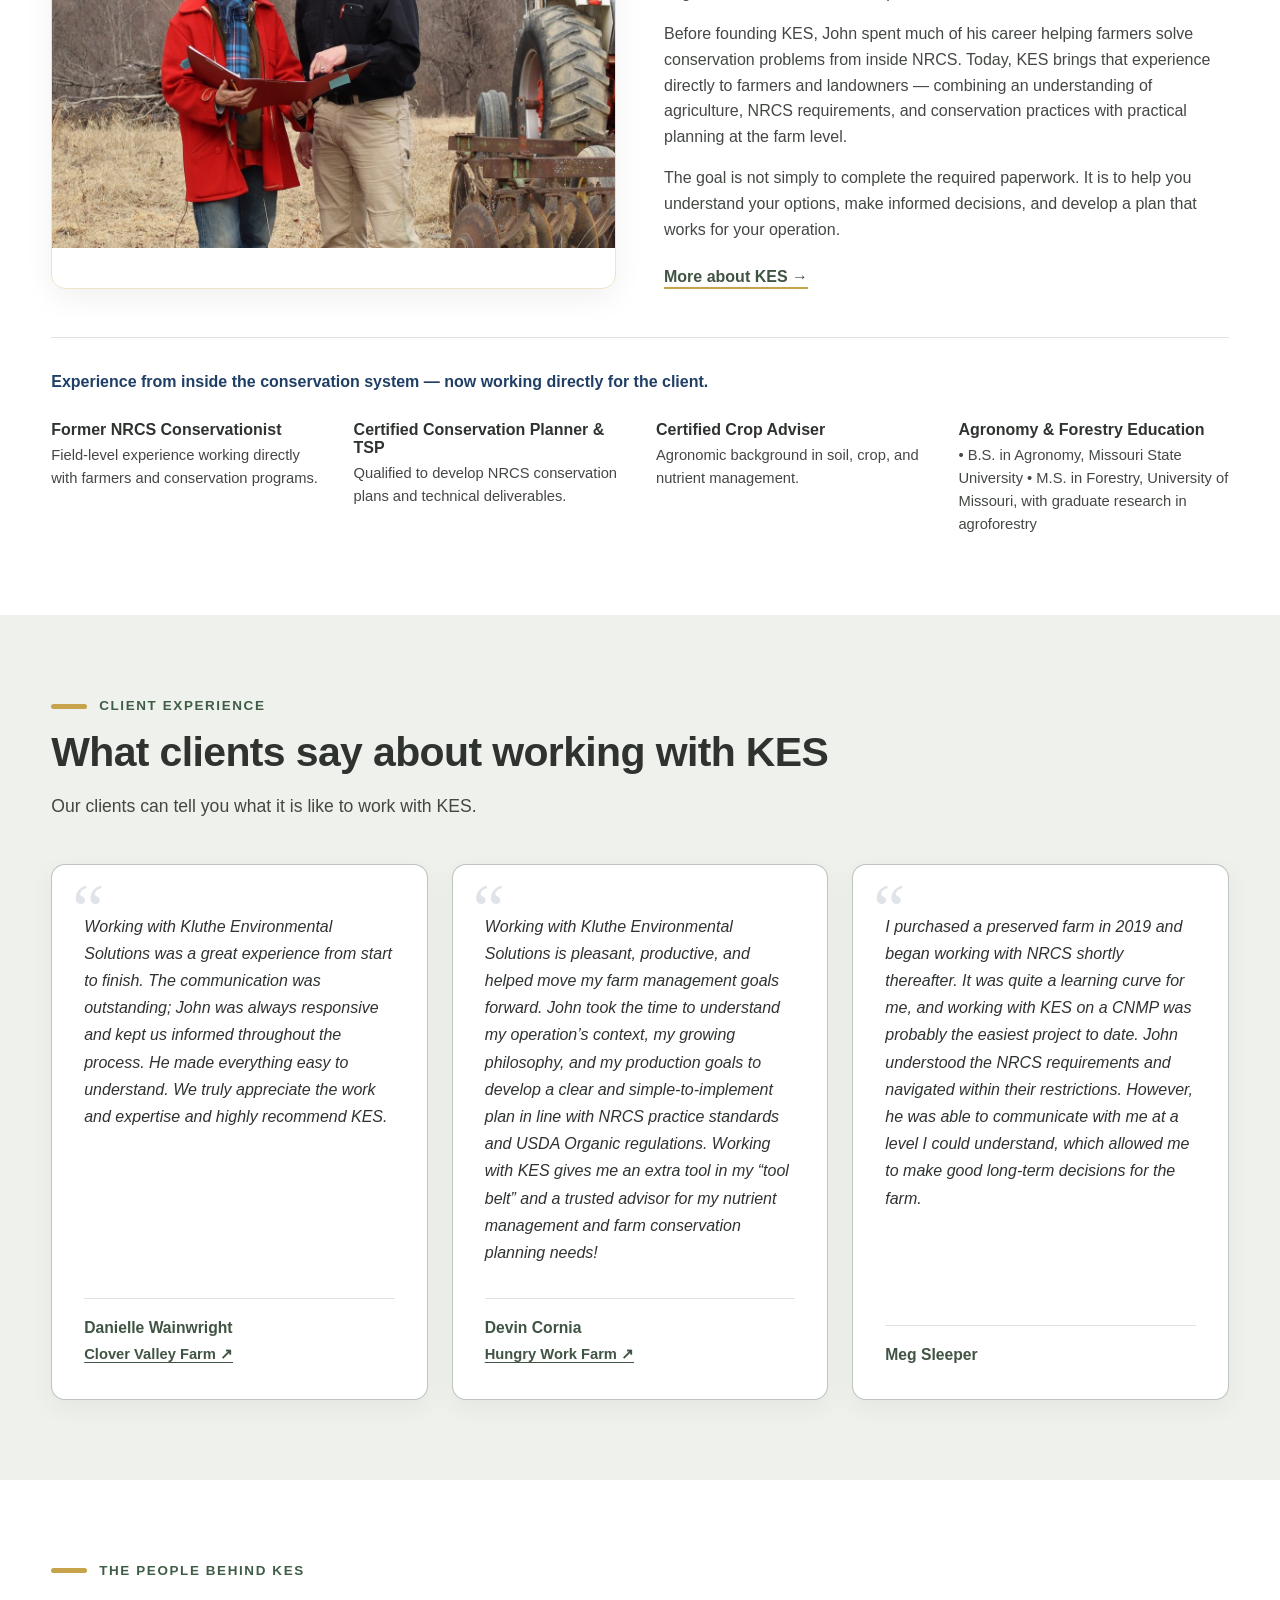
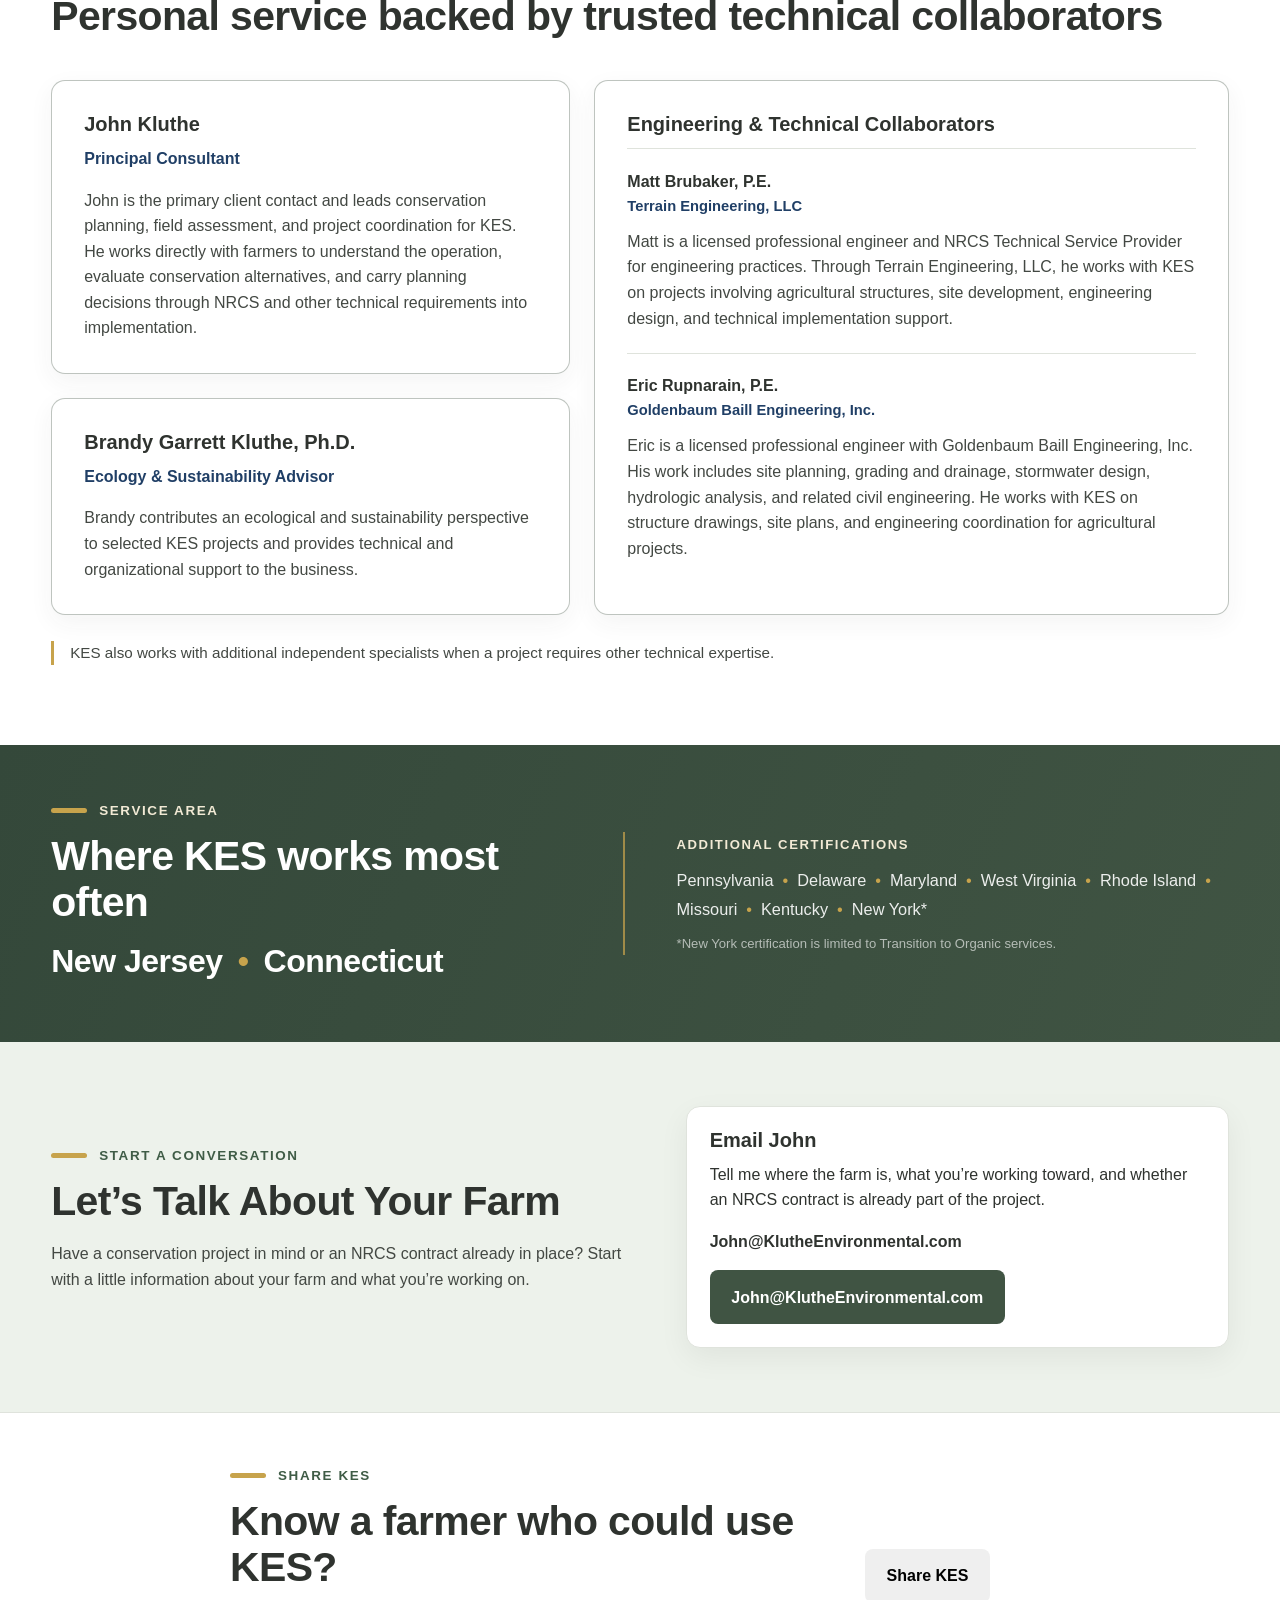
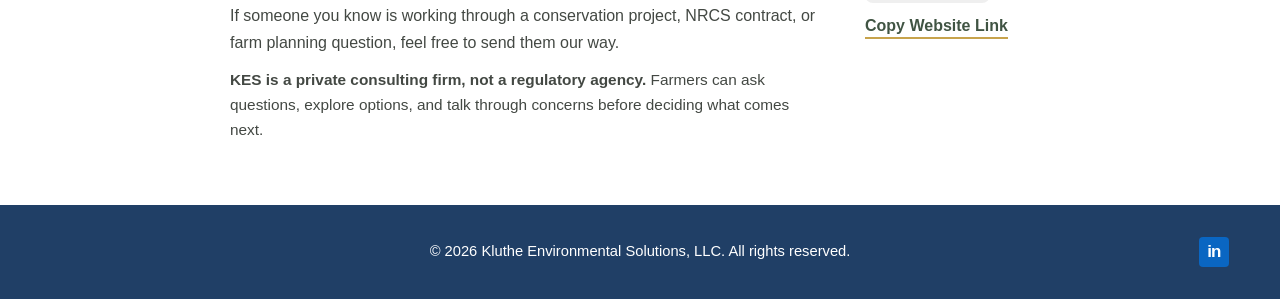
==== commit 4264b436: "Link Soil and Crop Management service page" ====
--- a/index.html
+++ b/index.html
@@ -153,6 +153,7 @@
           <article class="service-card">
             <h3>Soil &amp; Crop Management</h3>
             <p>Soil health, pest management, organic transition, nutrient efficiency, and practical agronomic planning.</p>
+            <p class="service-card-link"><a class="text-link" href="soil-crop-management.html">Explore Soil &amp; Crop Management →</a></p>
           </article>
           <article class="service-card">
             <h3>Conservation Planning</h3>
--- a/css/character.css
+++ b/css/character.css
@@ -614,3 +614,117 @@
   }
 
 }
+
+
+/* ========================================
+   SERVICE AREA — REGIONAL FOOTPRINT
+   ======================================== */
+
+.service-area-band {
+  position: relative;
+  overflow: hidden;
+  isolation: isolate;
+  padding: 3.4rem 0;
+  background:
+    linear-gradient(
+      112deg,
+      var(--color-field-dark) 0%,
+      var(--color-field-mid) 100%
+    );
+}
+
+.service-area-band::after {
+  content: "";
+  position: absolute;
+  inset: 0;
+  z-index: 0;
+  pointer-events: none;
+  background: transparent;
+}
+
+.service-area-grid {
+  position: relative;
+  z-index: 1;
+  display: grid;
+  grid-template-columns: minmax(0, 0.9fr) minmax(0, 1.1fr);
+  gap: clamp(2.5rem, 6vw, 5.5rem);
+  align-items: center;
+}
+
+.service-area-primary {
+  padding-right: clamp(0rem, 2vw, 1.5rem);
+}
+
+.service-area-band .eyebrow {
+  color: #f2ead5;
+}
+
+.service-area-band h2 {
+  max-width: 540px;
+  margin-bottom: 0.65rem;
+  color: #ffffff;
+}
+
+.service-area-core {
+  margin: 0;
+  color: #ffffff;
+  font-size: clamp(1.55rem, 2.5vw, 2.15rem);
+  font-weight: 750;
+  letter-spacing: -0.015em;
+}
+
+.service-area-core span {
+  margin: 0 0.42rem;
+  color: var(--color-gold);
+}
+
+.service-area-secondary {
+  padding: 0.15rem 0 0.15rem clamp(1.75rem, 4vw, 3.5rem);
+  border-left: 2px solid rgba(199, 163, 76, 0.72);
+}
+
+.service-area-label {
+  margin: 0 0 0.7rem;
+  color: #f2ead5;
+  font-size: 0.82rem;
+  font-weight: 800;
+  letter-spacing: 0.12em;
+  text-transform: uppercase;
+}
+
+.service-area-states {
+  max-width: 720px;
+  margin: 0;
+  color: rgba(255, 255, 255, 0.9);
+  font-size: 1.02rem;
+  line-height: 1.75;
+}
+
+.service-area-states span {
+  margin: 0 0.28rem;
+  color: var(--color-gold);
+}
+
+.service-area-note {
+  margin: 0.65rem 0 0;
+  color: rgba(255, 255, 255, 0.62);
+  font-size: 0.82rem;
+  line-height: 1.45;
+}
+
+@media (max-width: 760px) {
+  .service-area-band {
+    padding: 3rem 0;
+  }
+
+  .service-area-grid {
+    grid-template-columns: 1fr;
+    gap: 1.8rem;
+  }
+
+  .service-area-secondary {
+    padding: 1.5rem 0 0;
+    border-left: 0;
+    border-top: 2px solid rgba(199, 163, 76, 0.72);
+  }
+}
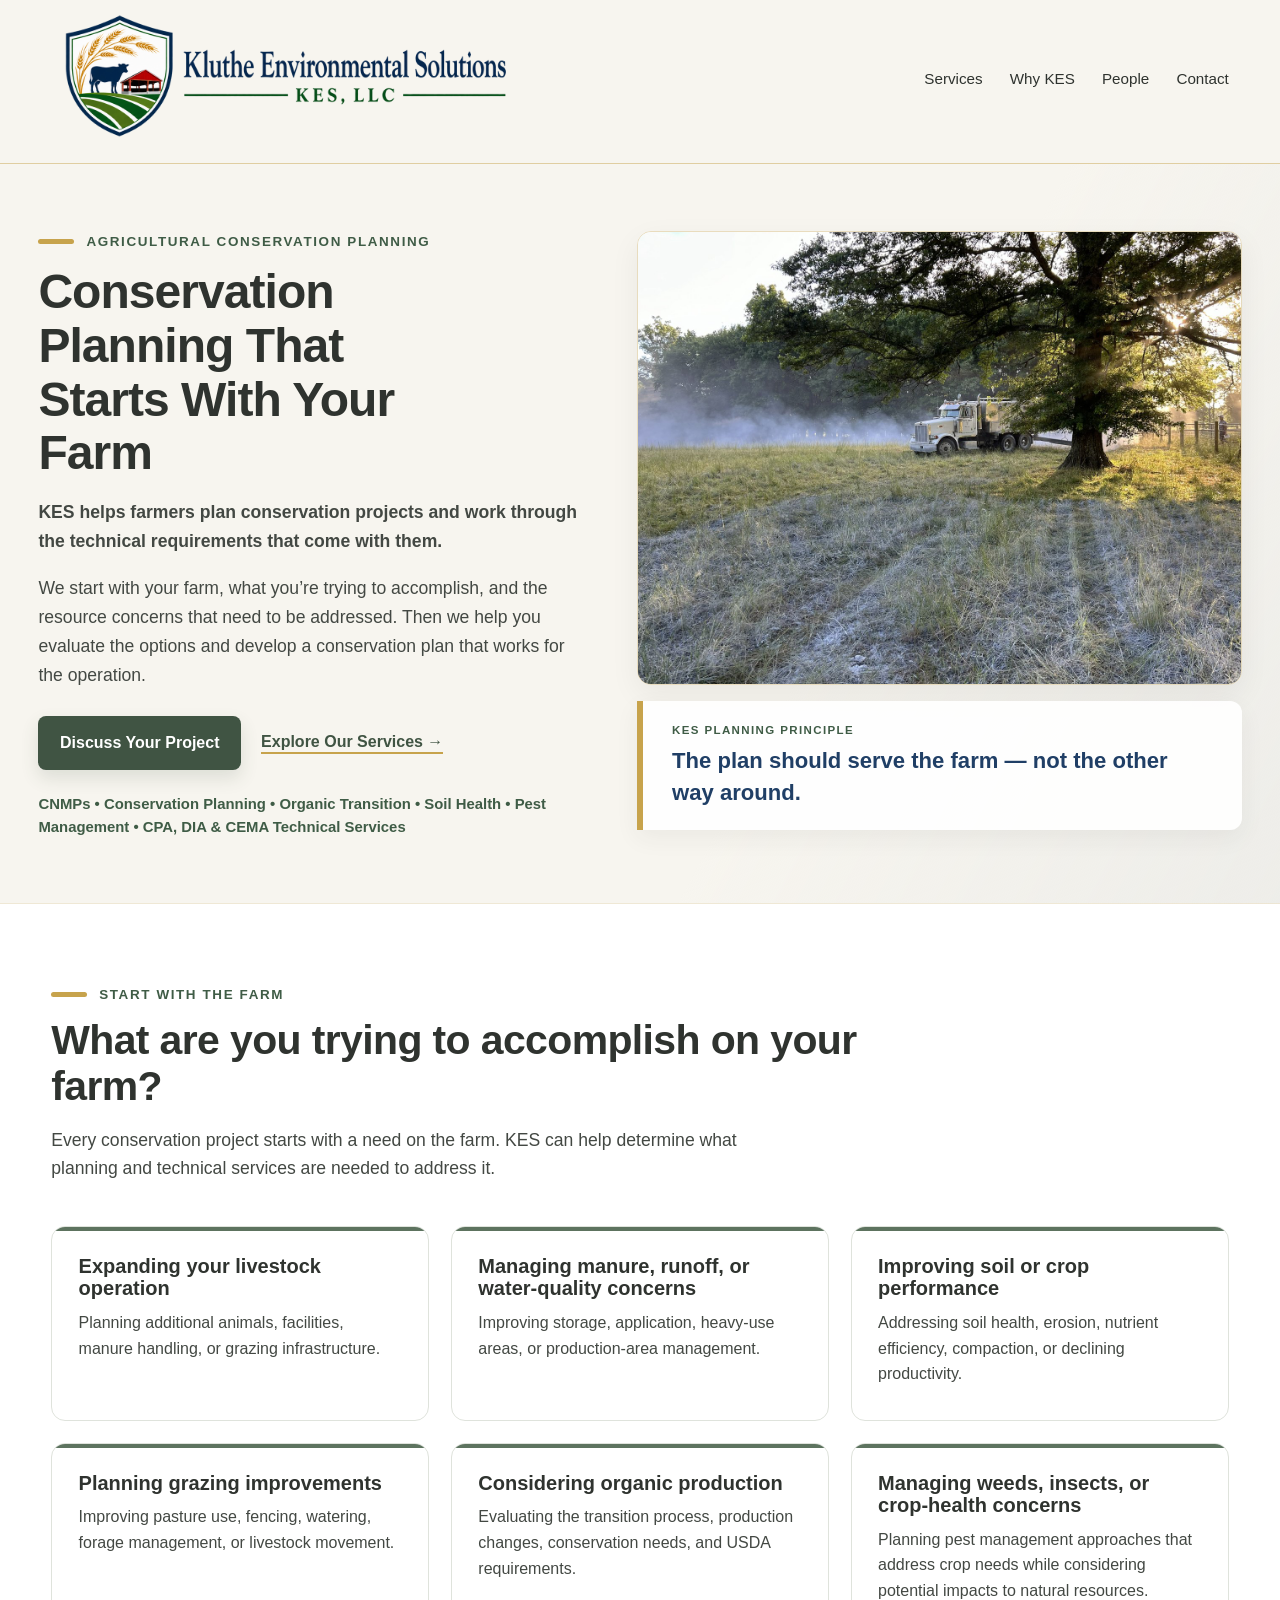
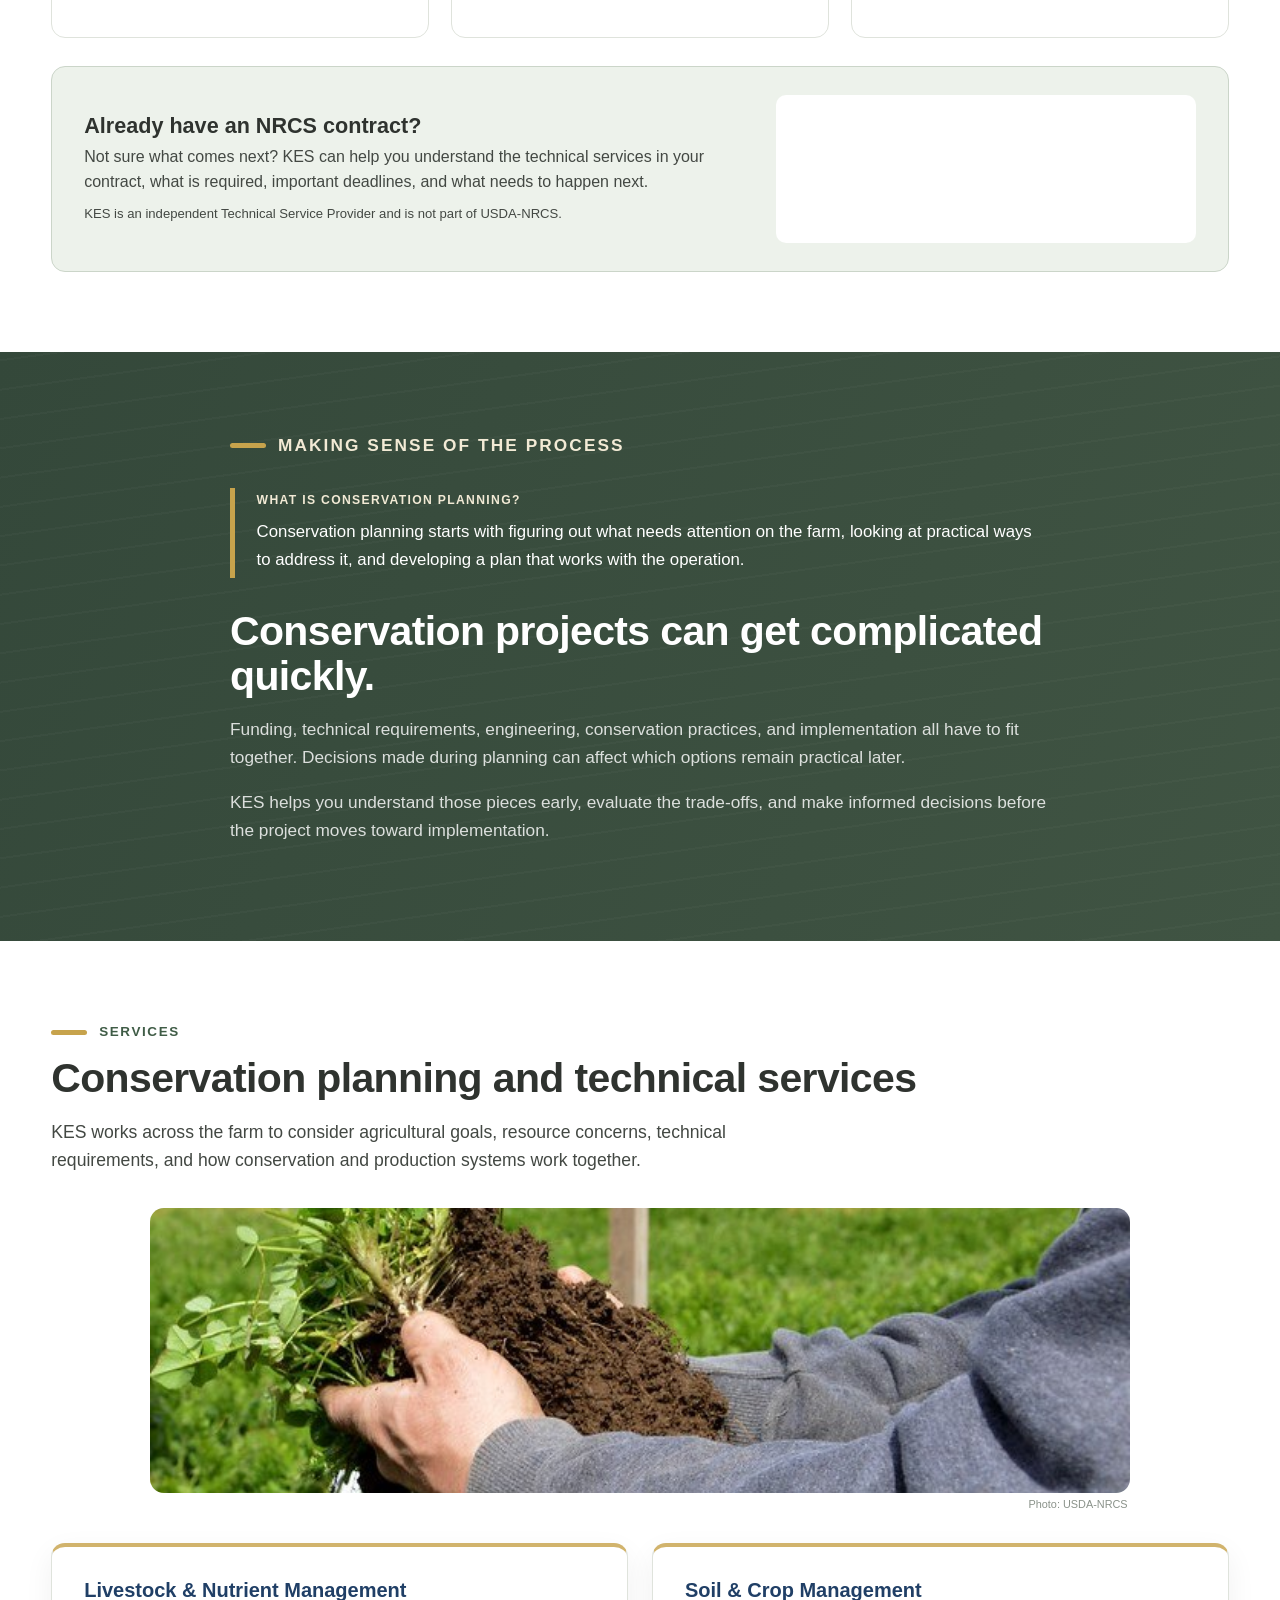
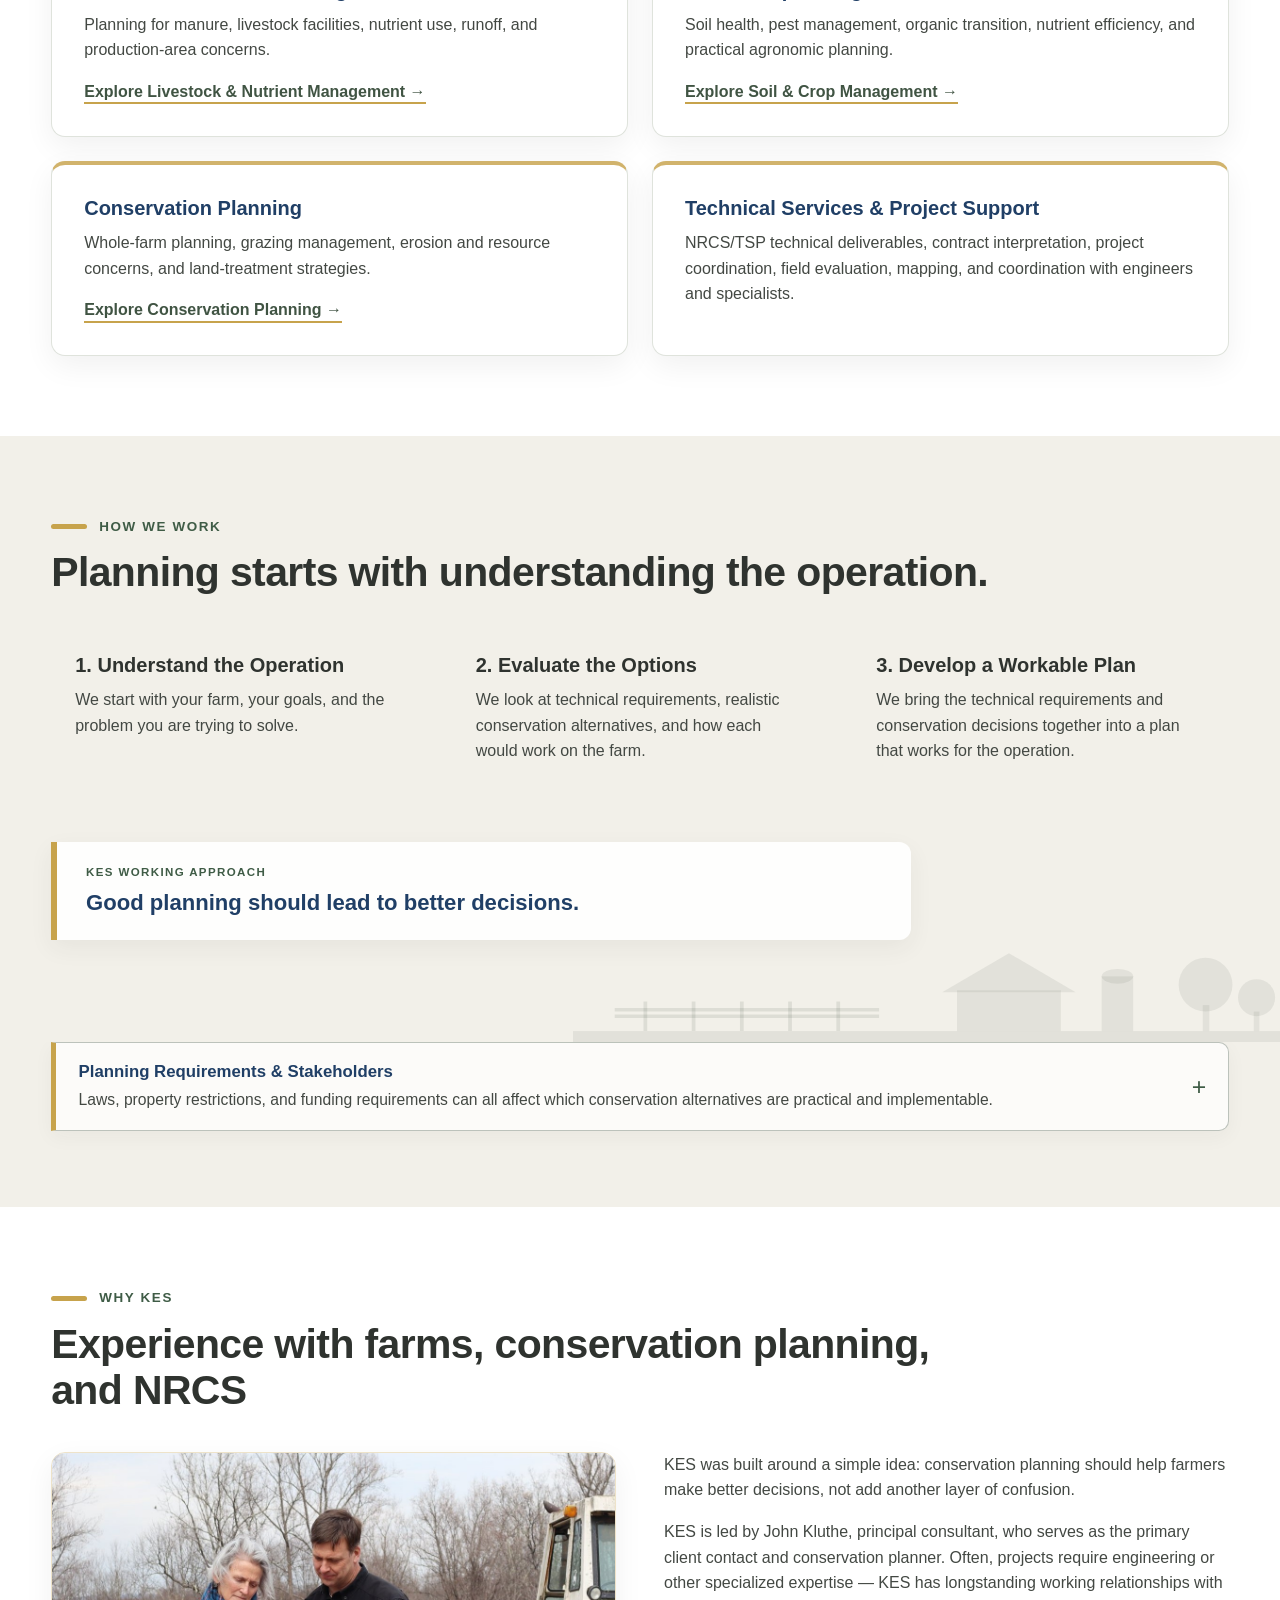
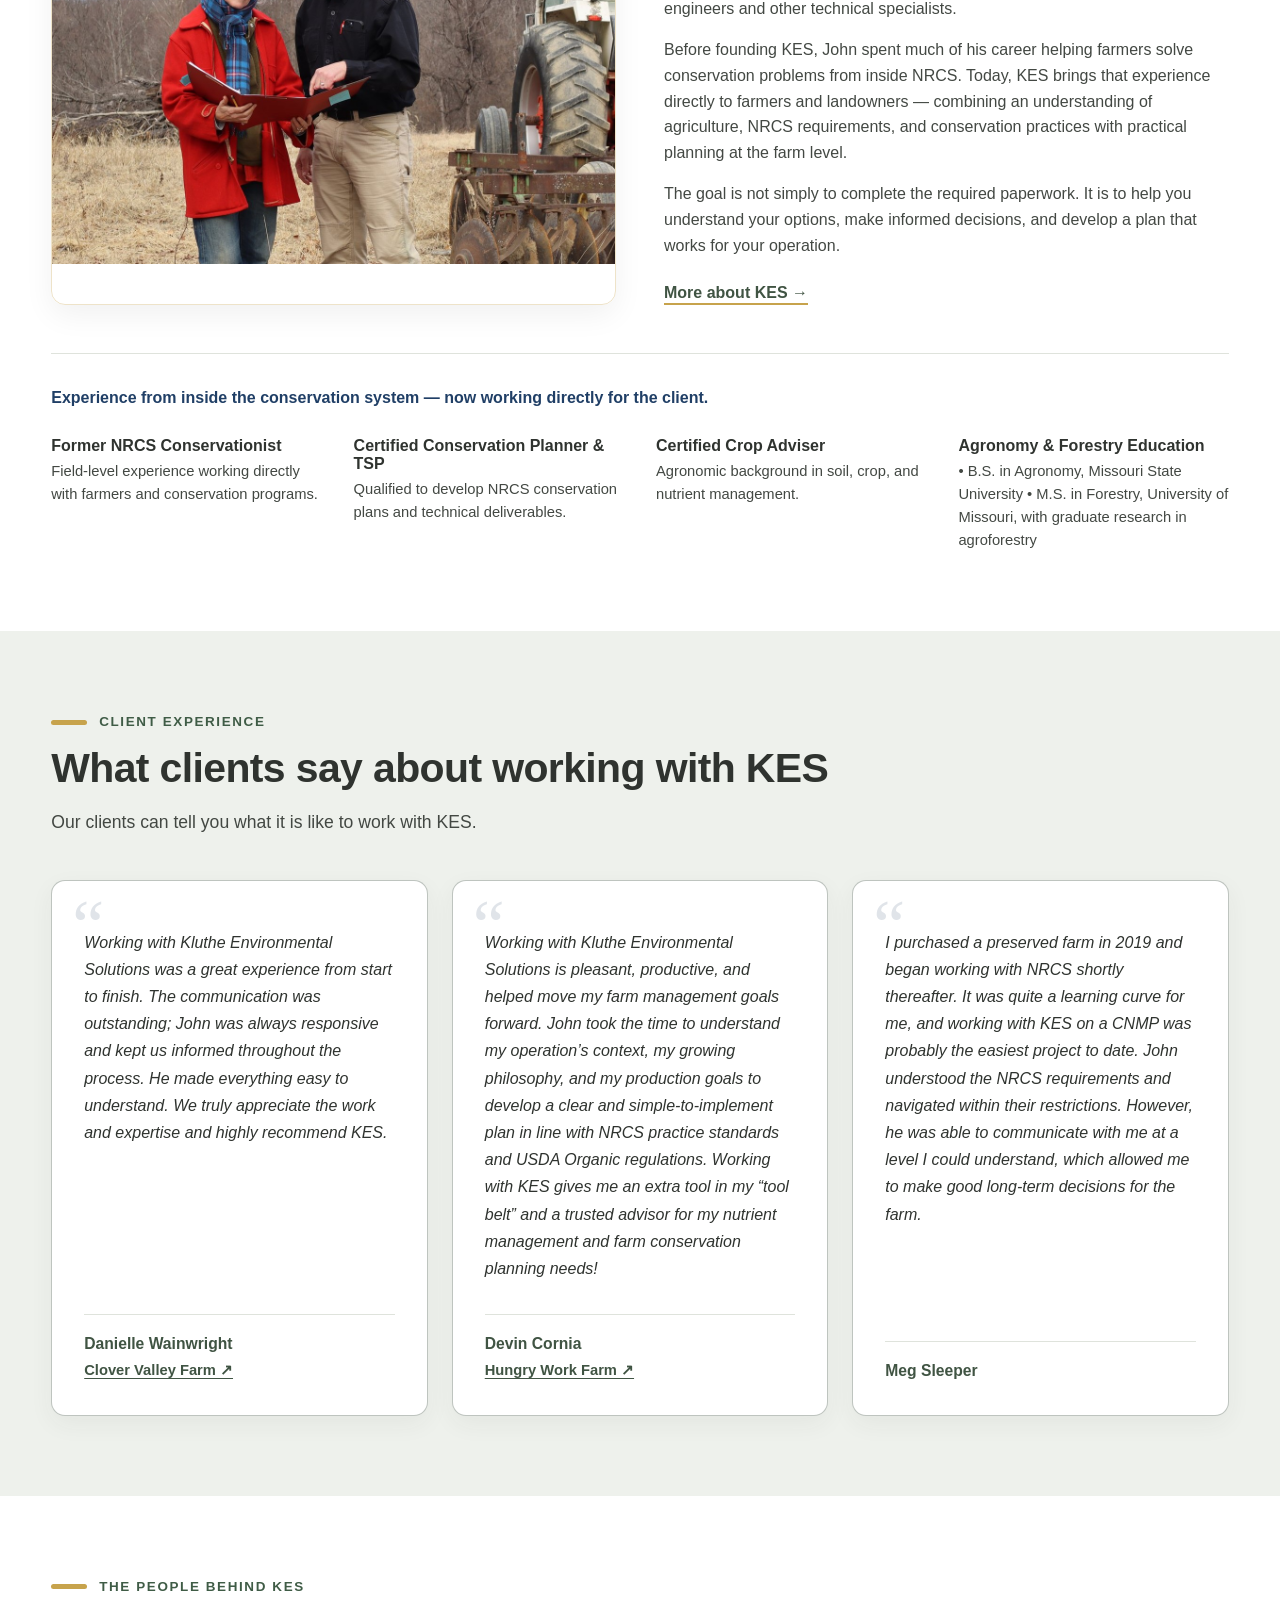
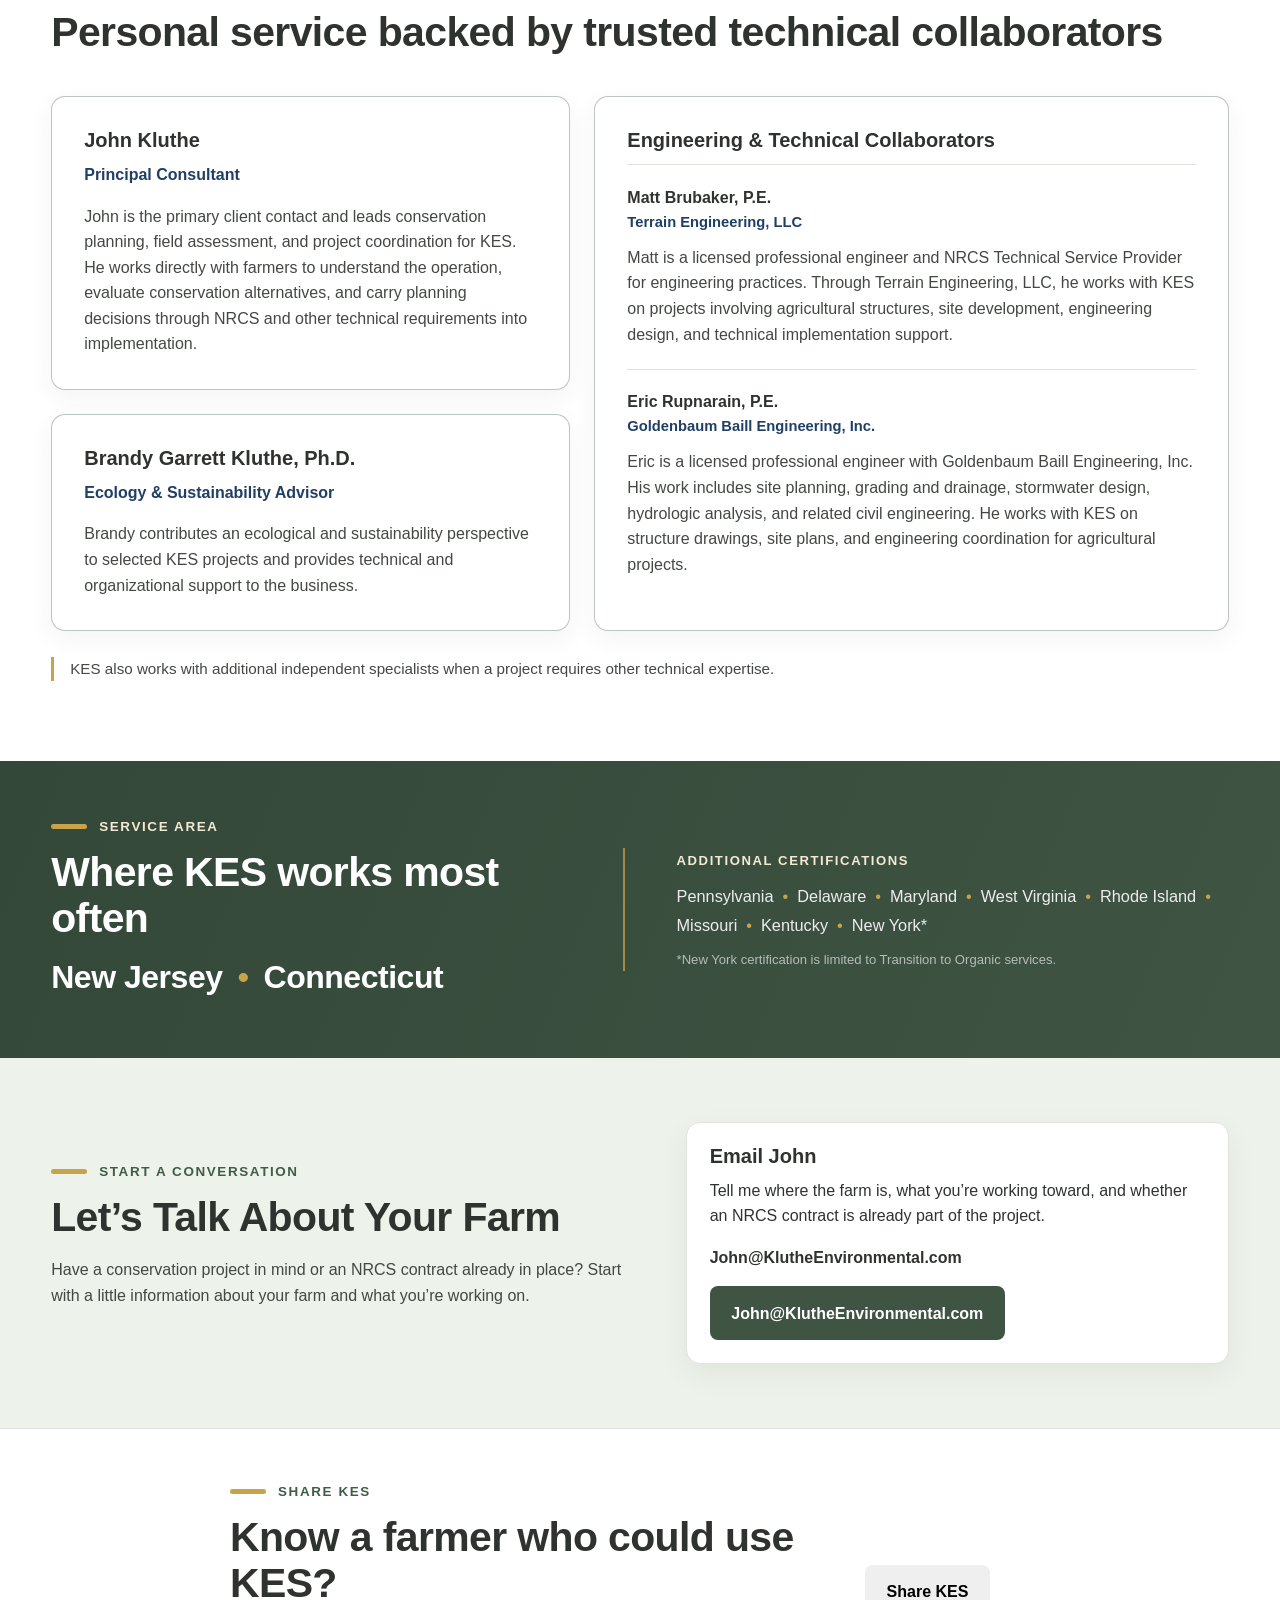
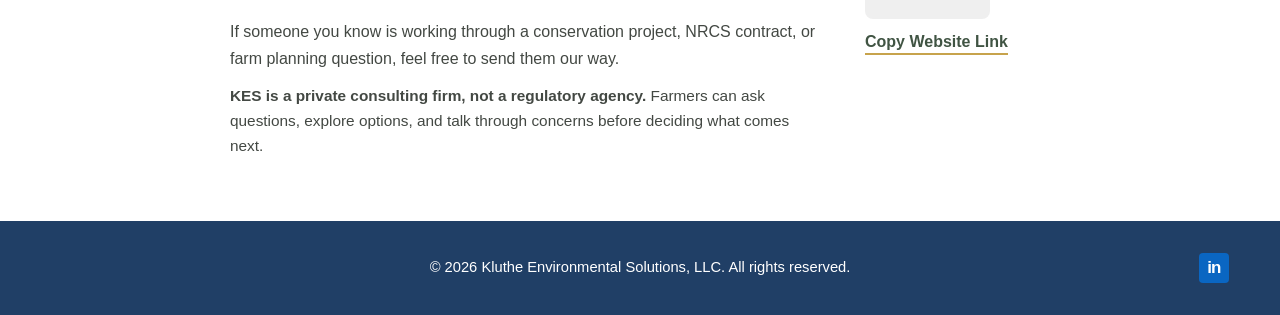
==== commit 34703d20: "Link Conservation Planning service page" ====
--- a/index.html
+++ b/index.html
@@ -158,6 +158,7 @@
           <article class="service-card">
             <h3>Conservation Planning</h3>
             <p>Whole-farm planning, grazing management, erosion and resource concerns, and land-treatment strategies.</p>
+            <p class="service-card-link"><a class="text-link" href="conservation-planning.html">Explore Conservation Planning →</a></p>
           </article>
           <article class="service-card">
             <h3>Technical Services &amp; Project Support</h3>
--- a/css/refinements.css
+++ b/css/refinements.css
@@ -938,3 +938,24 @@
 .text-link:hover {
   transform: translateX(2px);
 }
+
+
+/* ========================================
+   SOIL & CROP MANAGEMENT PAGE
+   ======================================== */
+
+.soil-crop-page .service-detail-main {
+  padding-top: 2.6rem;
+  padding-bottom: 3.4rem;
+}
+
+.soil-crop-page .service-detail-accordions {
+  margin-top: 0;
+}
+
+@media (max-width: 650px) {
+  .soil-crop-page .service-detail-main {
+    padding-top: 2.25rem;
+    padding-bottom: 3rem;
+  }
+}
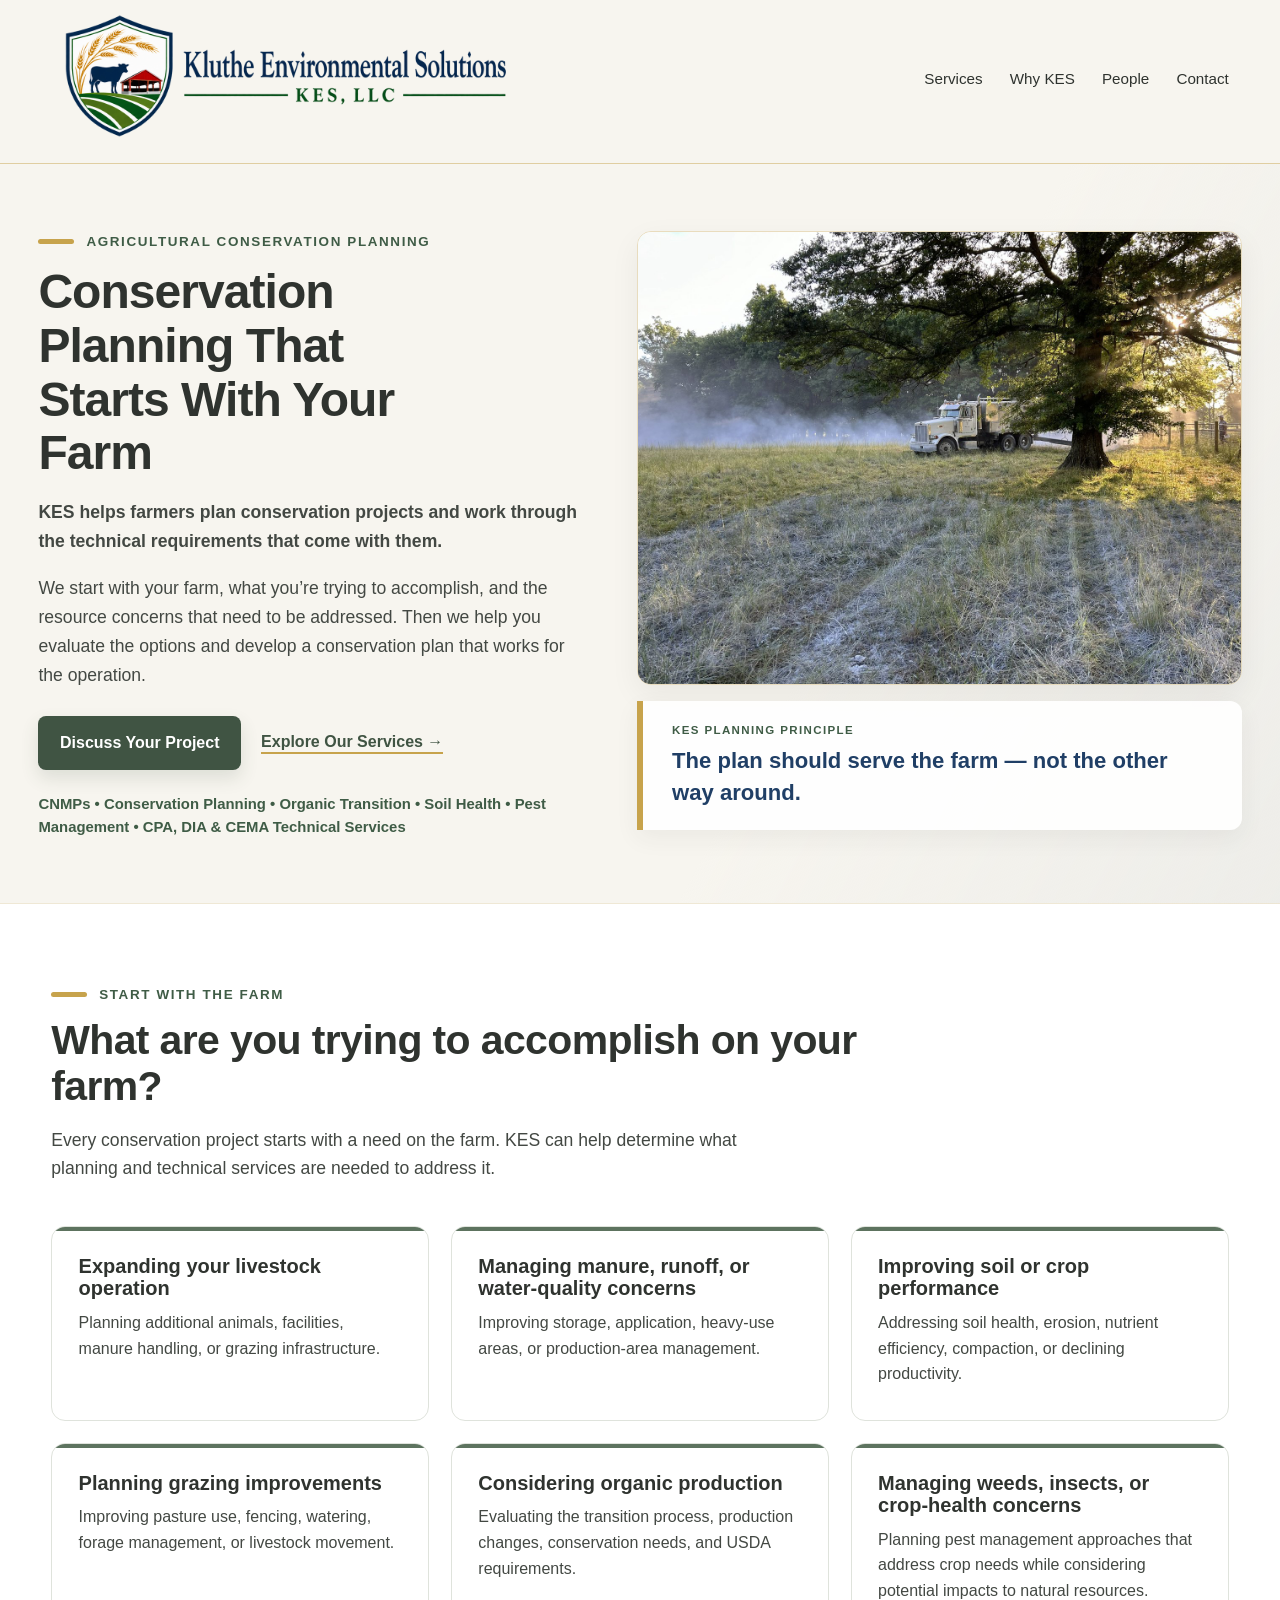
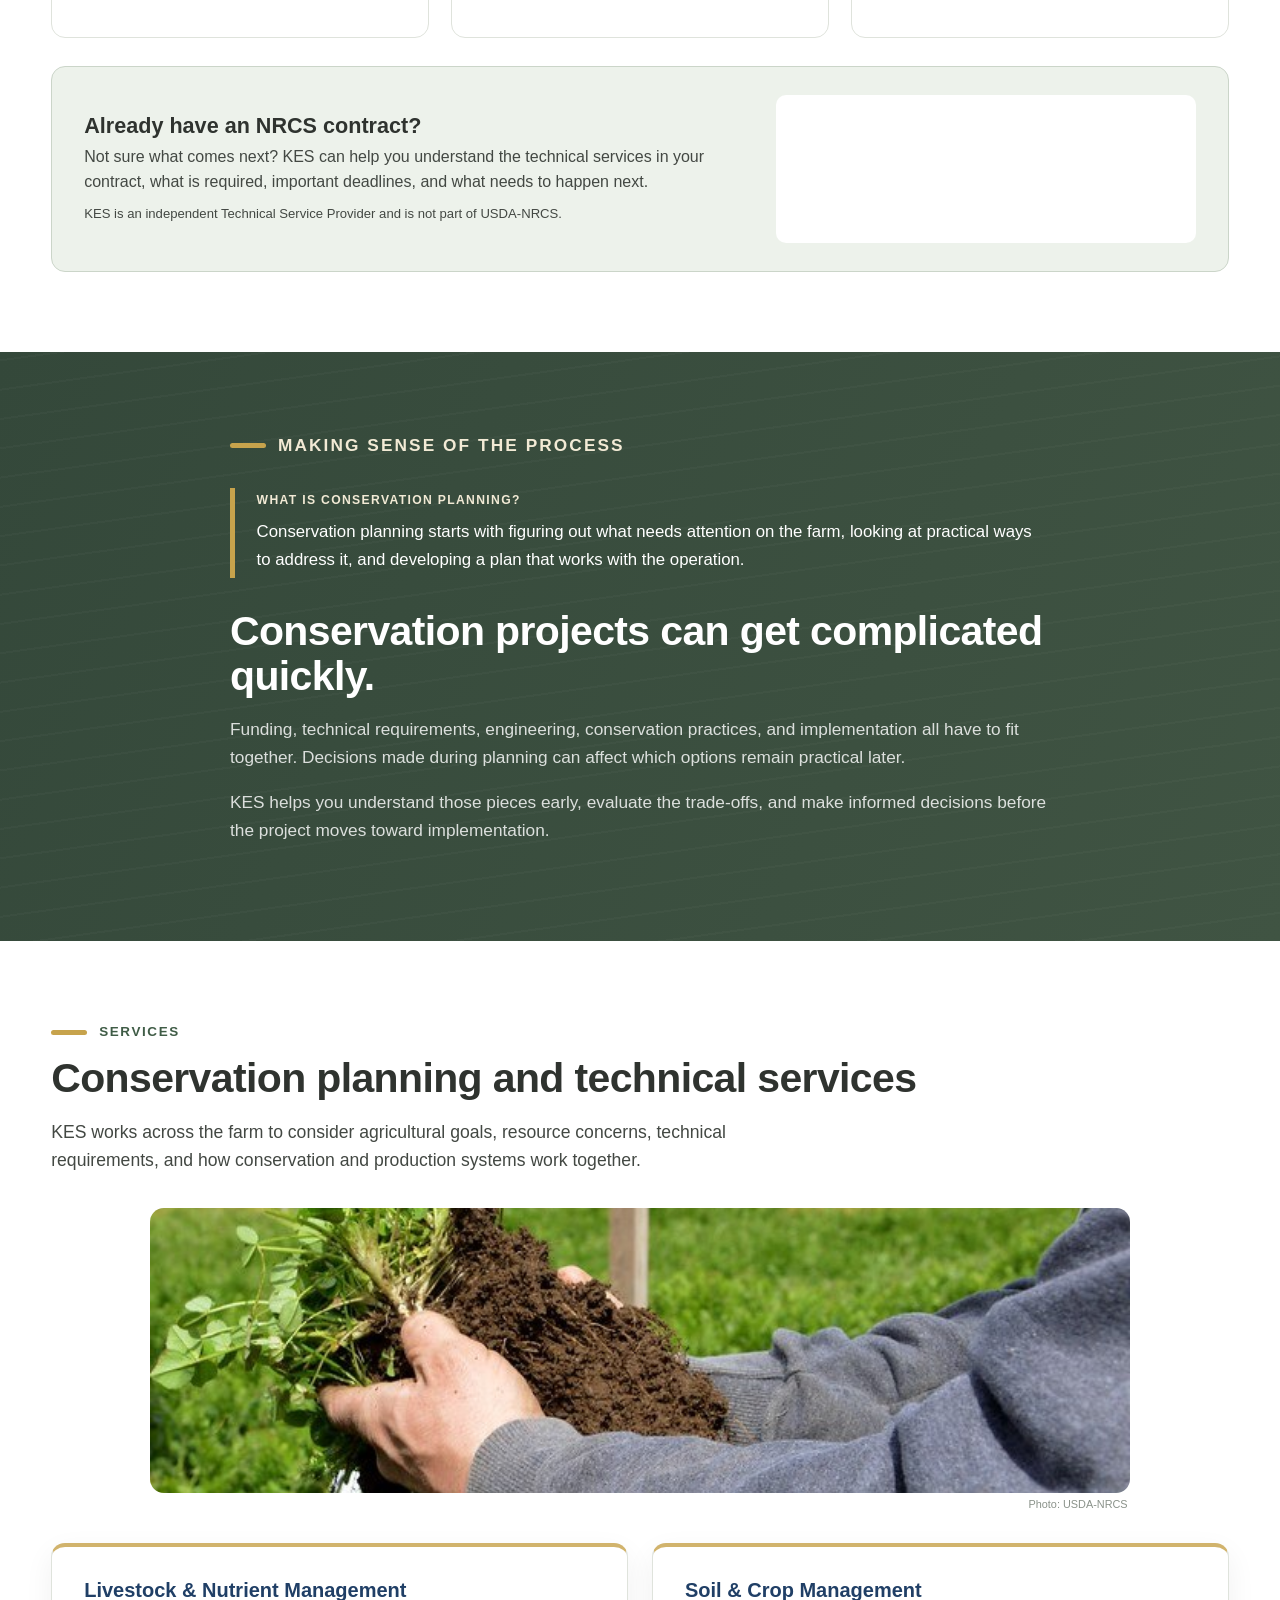
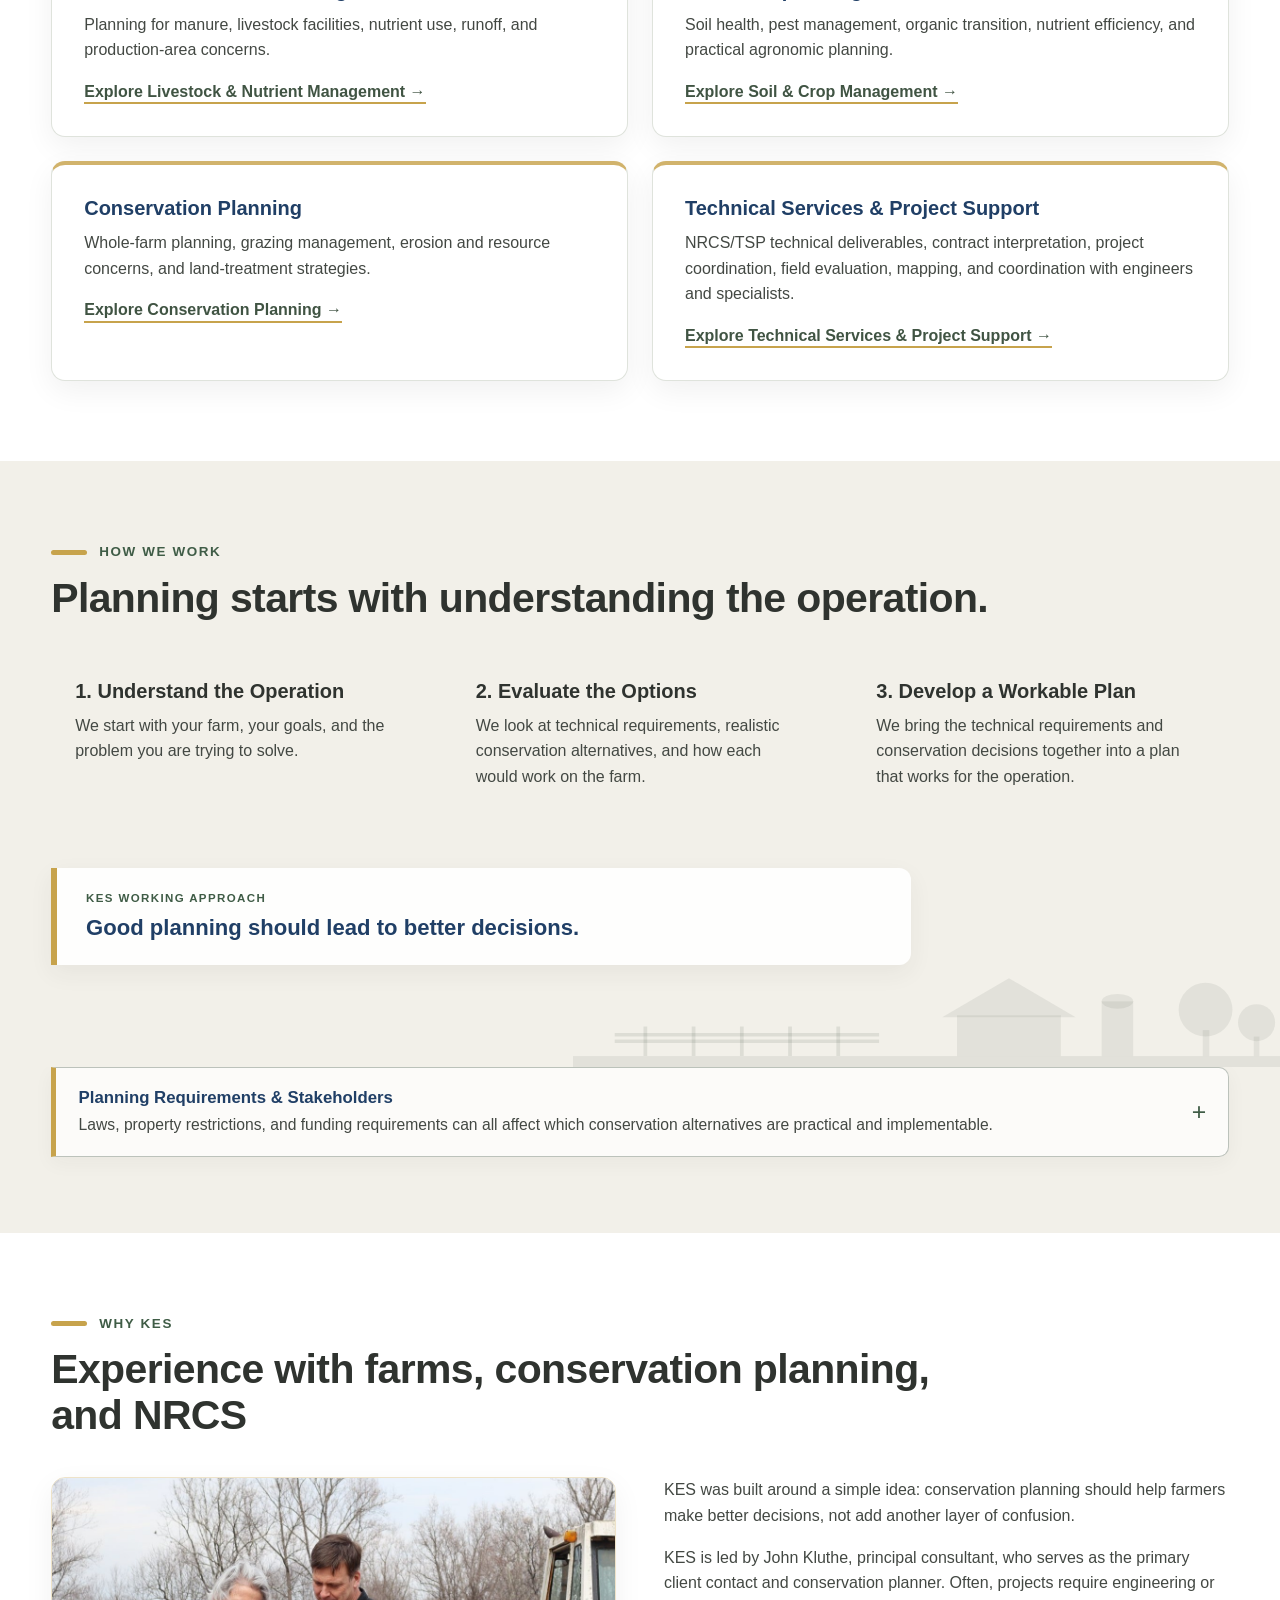
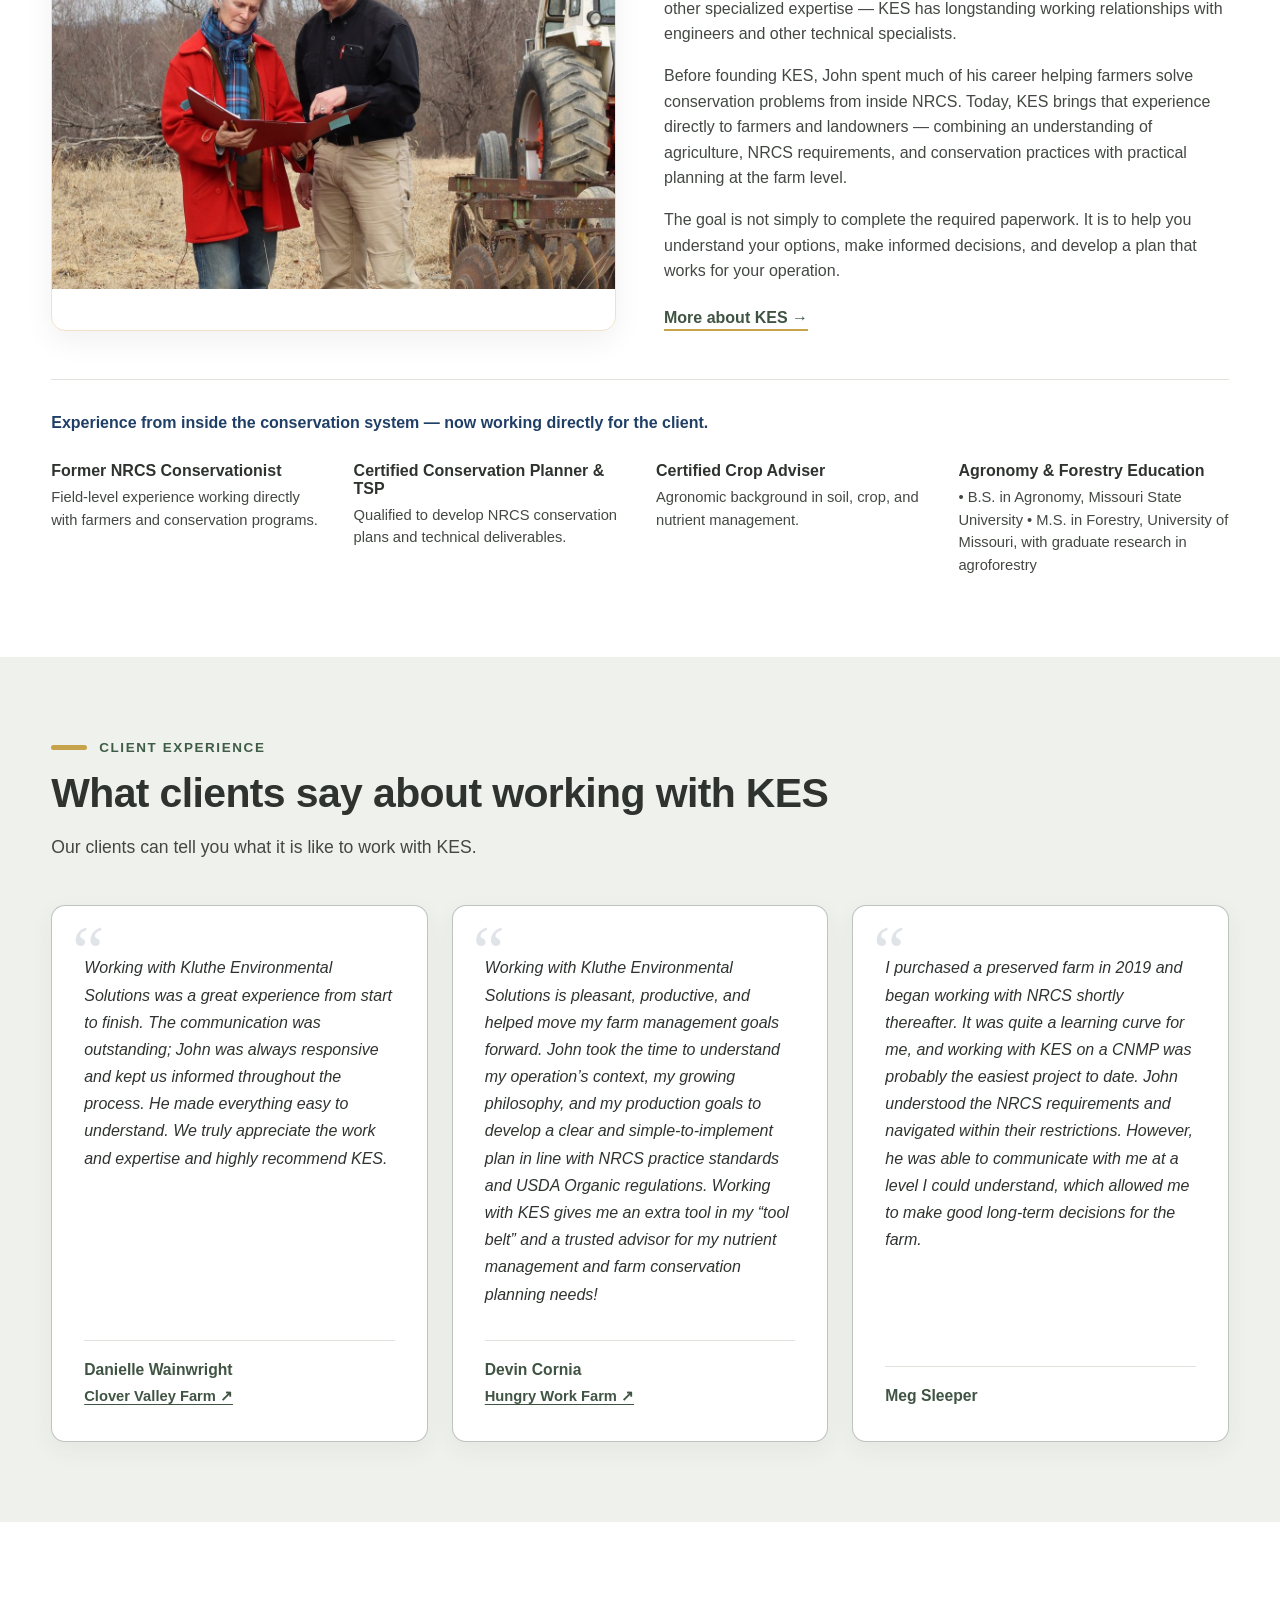
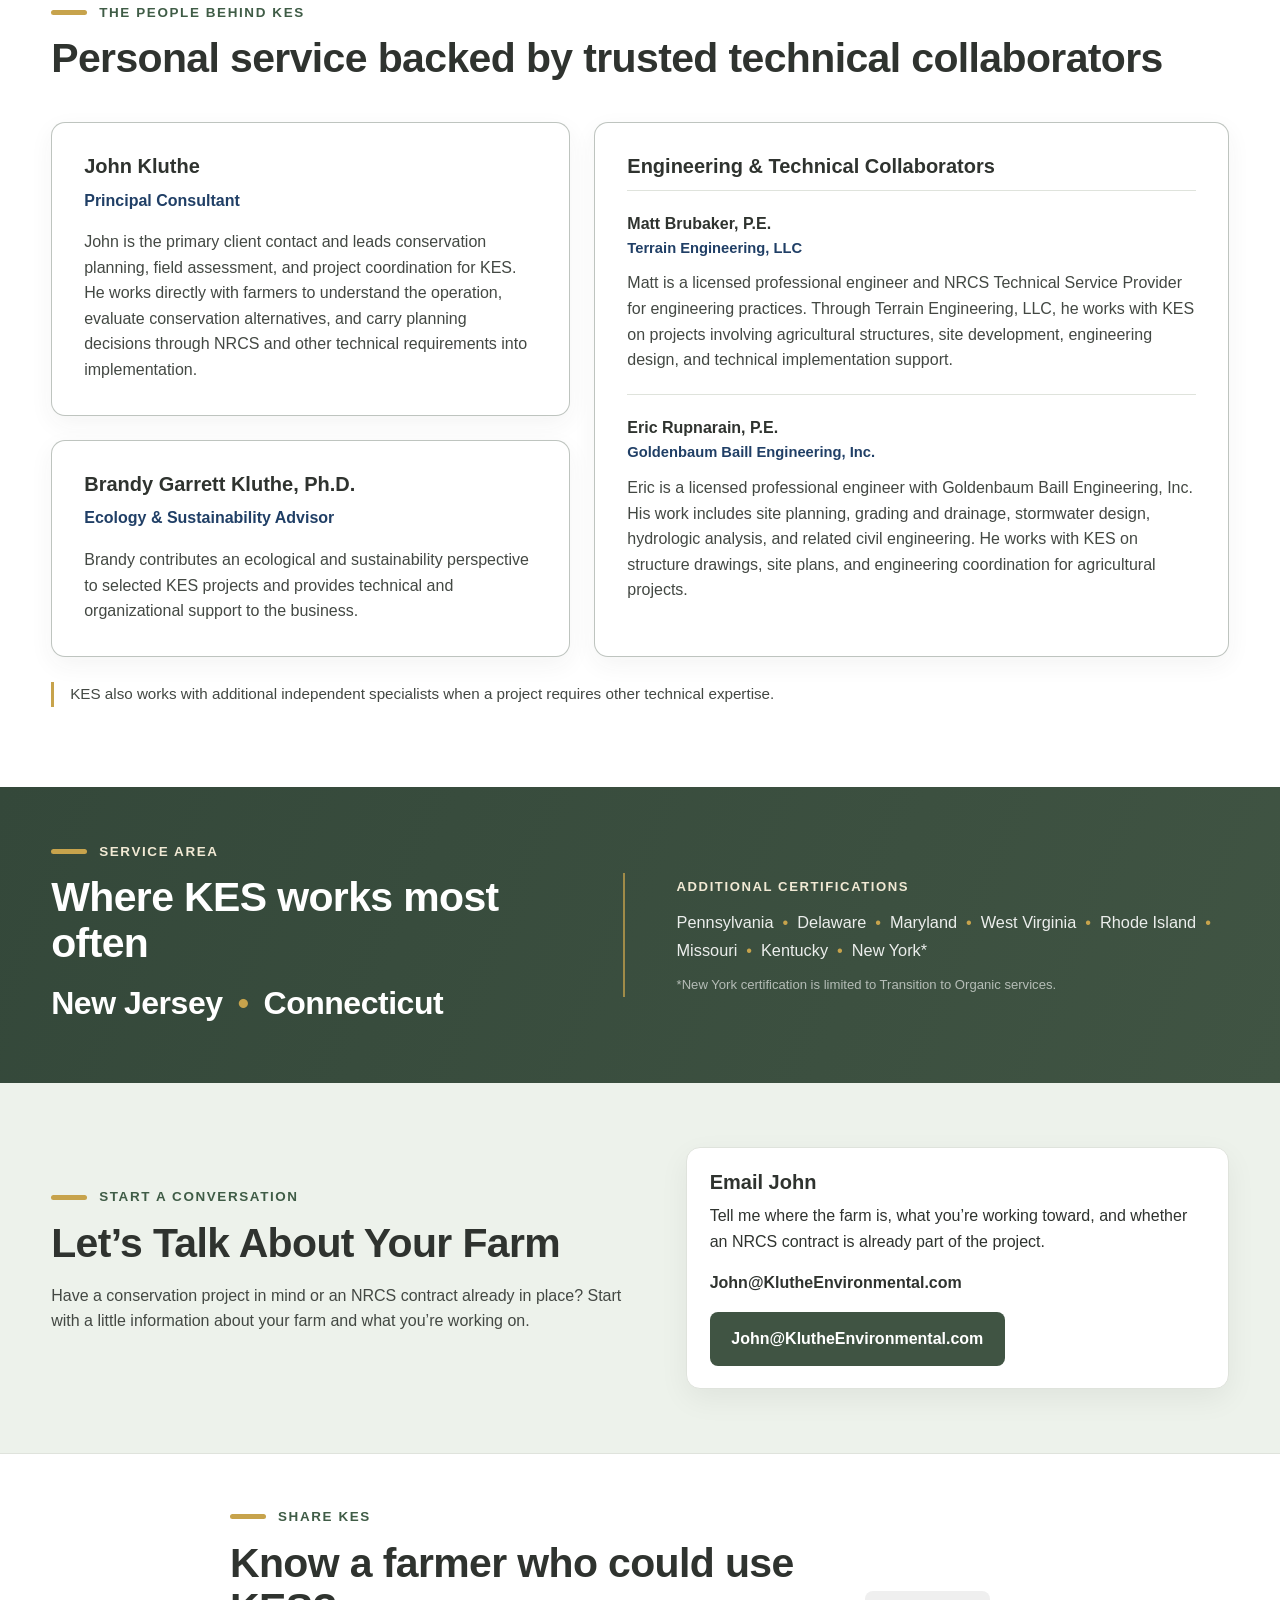
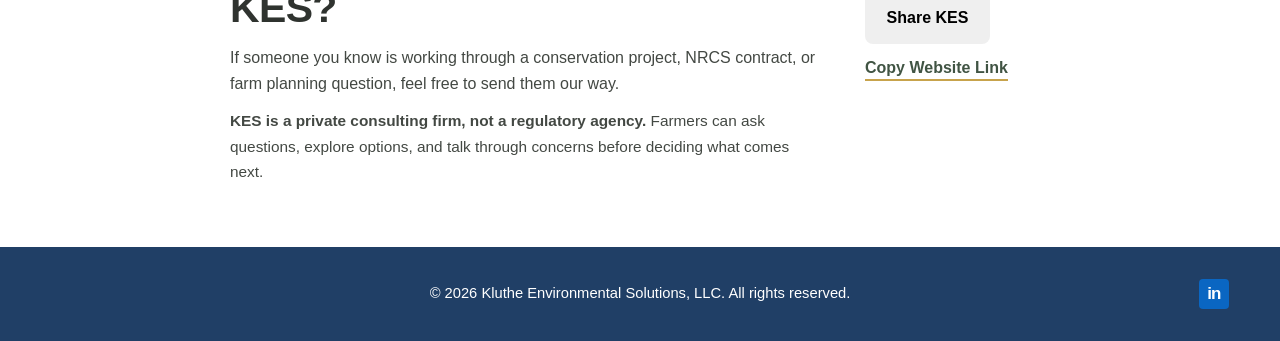
==== commit d5e97457: "Link technical services page" ====
--- a/index.html
+++ b/index.html
@@ -163,6 +163,7 @@
           <article class="service-card">
             <h3>Technical Services &amp; Project Support</h3>
             <p>NRCS/TSP technical deliverables, contract interpretation, project coordination, field evaluation, mapping, and coordination with engineers and specialists.</p>
+            <p class="service-card-link"><a class="text-link" href="technical-services-project-support.html">Explore Technical Services &amp; Project Support →</a></p>
           </article>
         </div>
       </div>
--- a/css/refinements.css
+++ b/css/refinements.css
@@ -959,3 +959,96 @@
     padding-bottom: 3rem;
   }
 }
+
+
+/* ========================================
+   CONSERVATION PLANNING PAGE
+   ======================================== */
+
+.conservation-planning-page .service-detail-main {
+  padding-top: 3.2rem;
+  padding-bottom: 3.5rem;
+}
+
+.conservation-resource-section h2 {
+  margin-bottom: 0.7rem;
+}
+
+.conservation-resource-intro {
+  max-width: 760px;
+  margin-bottom: 1.5rem;
+  color: var(--color-muted);
+}
+
+.resource-concern-grid {
+  display: grid;
+  grid-template-columns: repeat(3, minmax(0, 1fr));
+  gap: 0.9rem;
+}
+
+.resource-concern-card {
+  position: relative;
+  min-height: 128px;
+  padding: 1.25rem 1.3rem 1.15rem;
+  overflow: hidden;
+  border: 1px solid var(--color-border);
+  border-radius: 10px;
+  background: #ffffff;
+}
+
+.resource-concern-card::before {
+  content: "";
+  position: absolute;
+  top: 0;
+  left: 0;
+  width: 4px;
+  height: 100%;
+  background: var(--color-gold);
+}
+
+.resource-concern-card h3 {
+  margin-bottom: 0.38rem;
+  color: var(--color-navy);
+  font-size: 1.08rem;
+}
+
+.resource-concern-card p {
+  margin: 0;
+  color: var(--color-muted);
+  font-size: 0.93rem;
+  line-height: 1.5;
+}
+
+.resource-concern-principle {
+  margin: 1.5rem 0 0;
+  padding: 1rem 1.15rem;
+  border-left: 4px solid var(--color-gold);
+  background: var(--color-background);
+  color: var(--color-green-dark);
+  line-height: 1.55;
+}
+
+.conservation-planning-accordions {
+  margin-top: 2.25rem;
+}
+
+@media (max-width: 760px) {
+  .resource-concern-grid {
+    grid-template-columns: repeat(2, minmax(0, 1fr));
+  }
+}
+
+@media (max-width: 520px) {
+  .conservation-planning-page .service-detail-main {
+    padding-top: 2.6rem;
+    padding-bottom: 3rem;
+  }
+
+  .resource-concern-grid {
+    grid-template-columns: 1fr;
+  }
+
+  .resource-concern-card {
+    min-height: 0;
+  }
+}
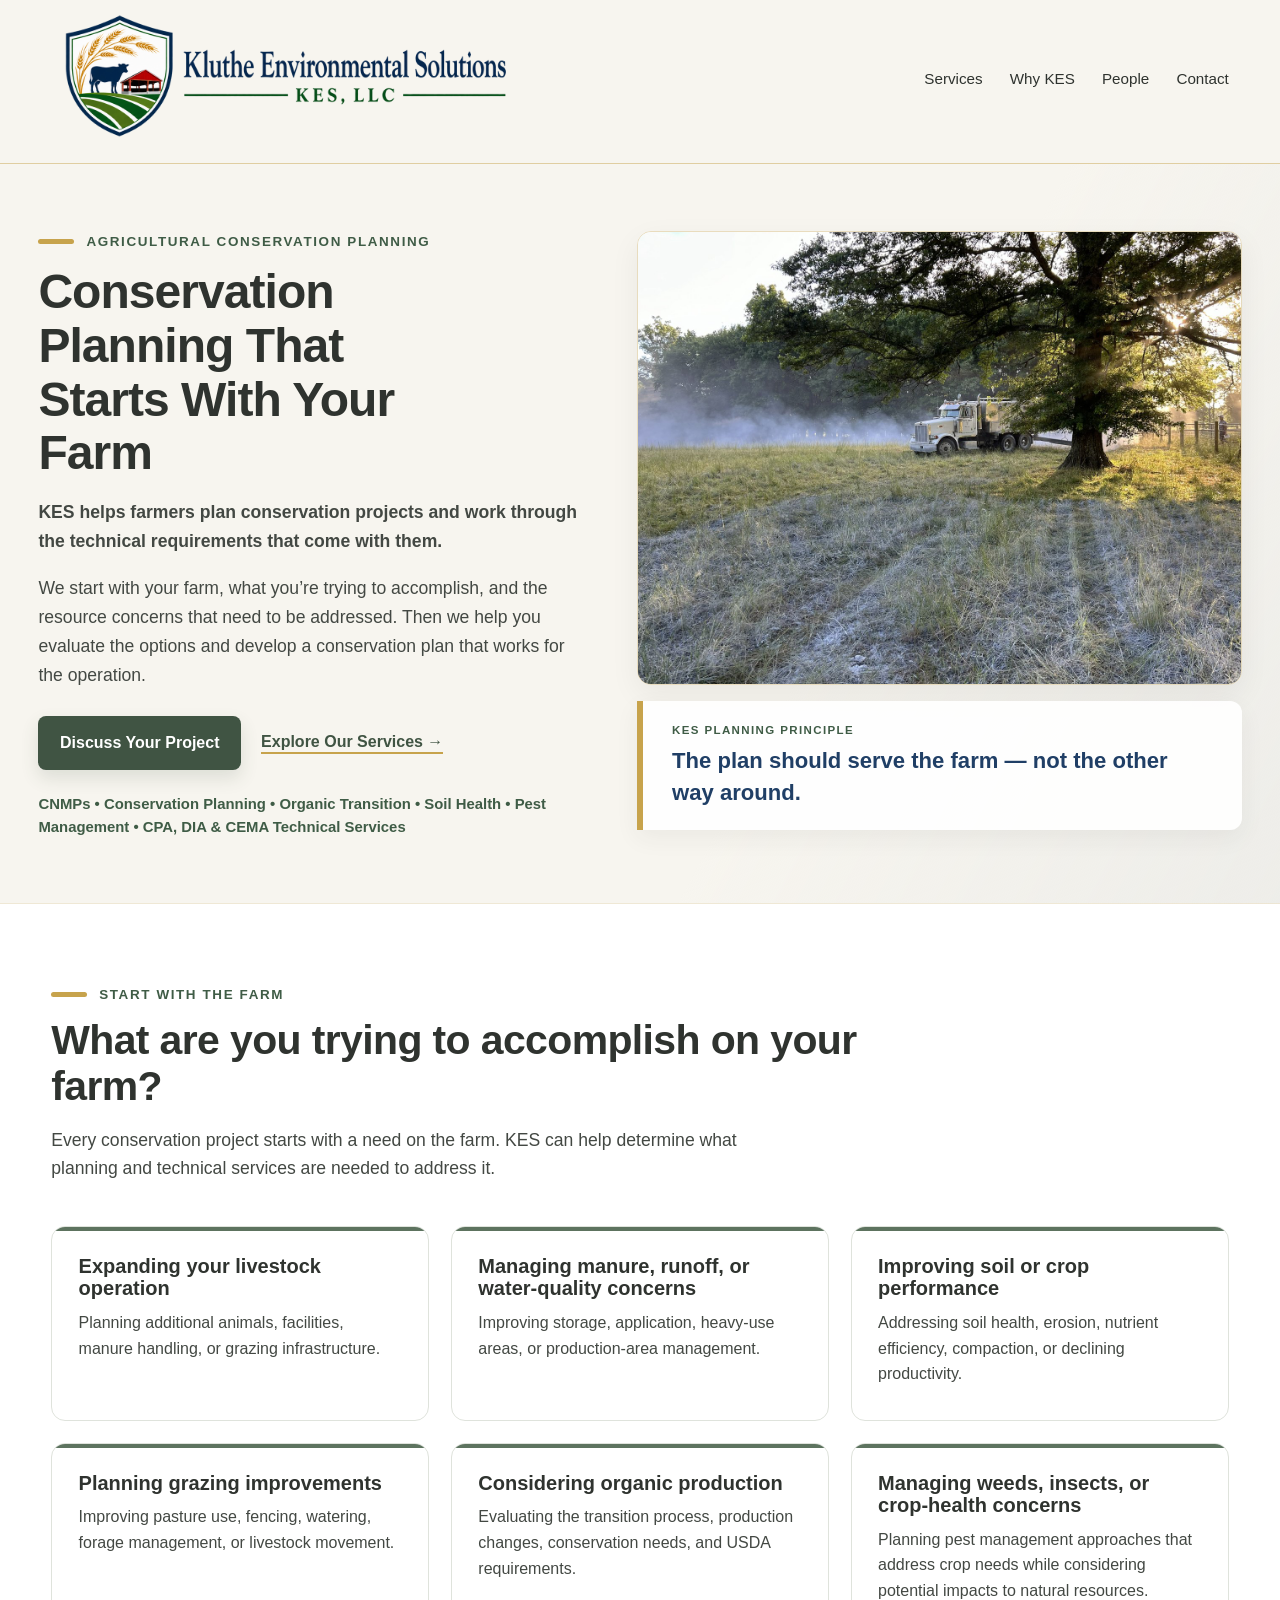
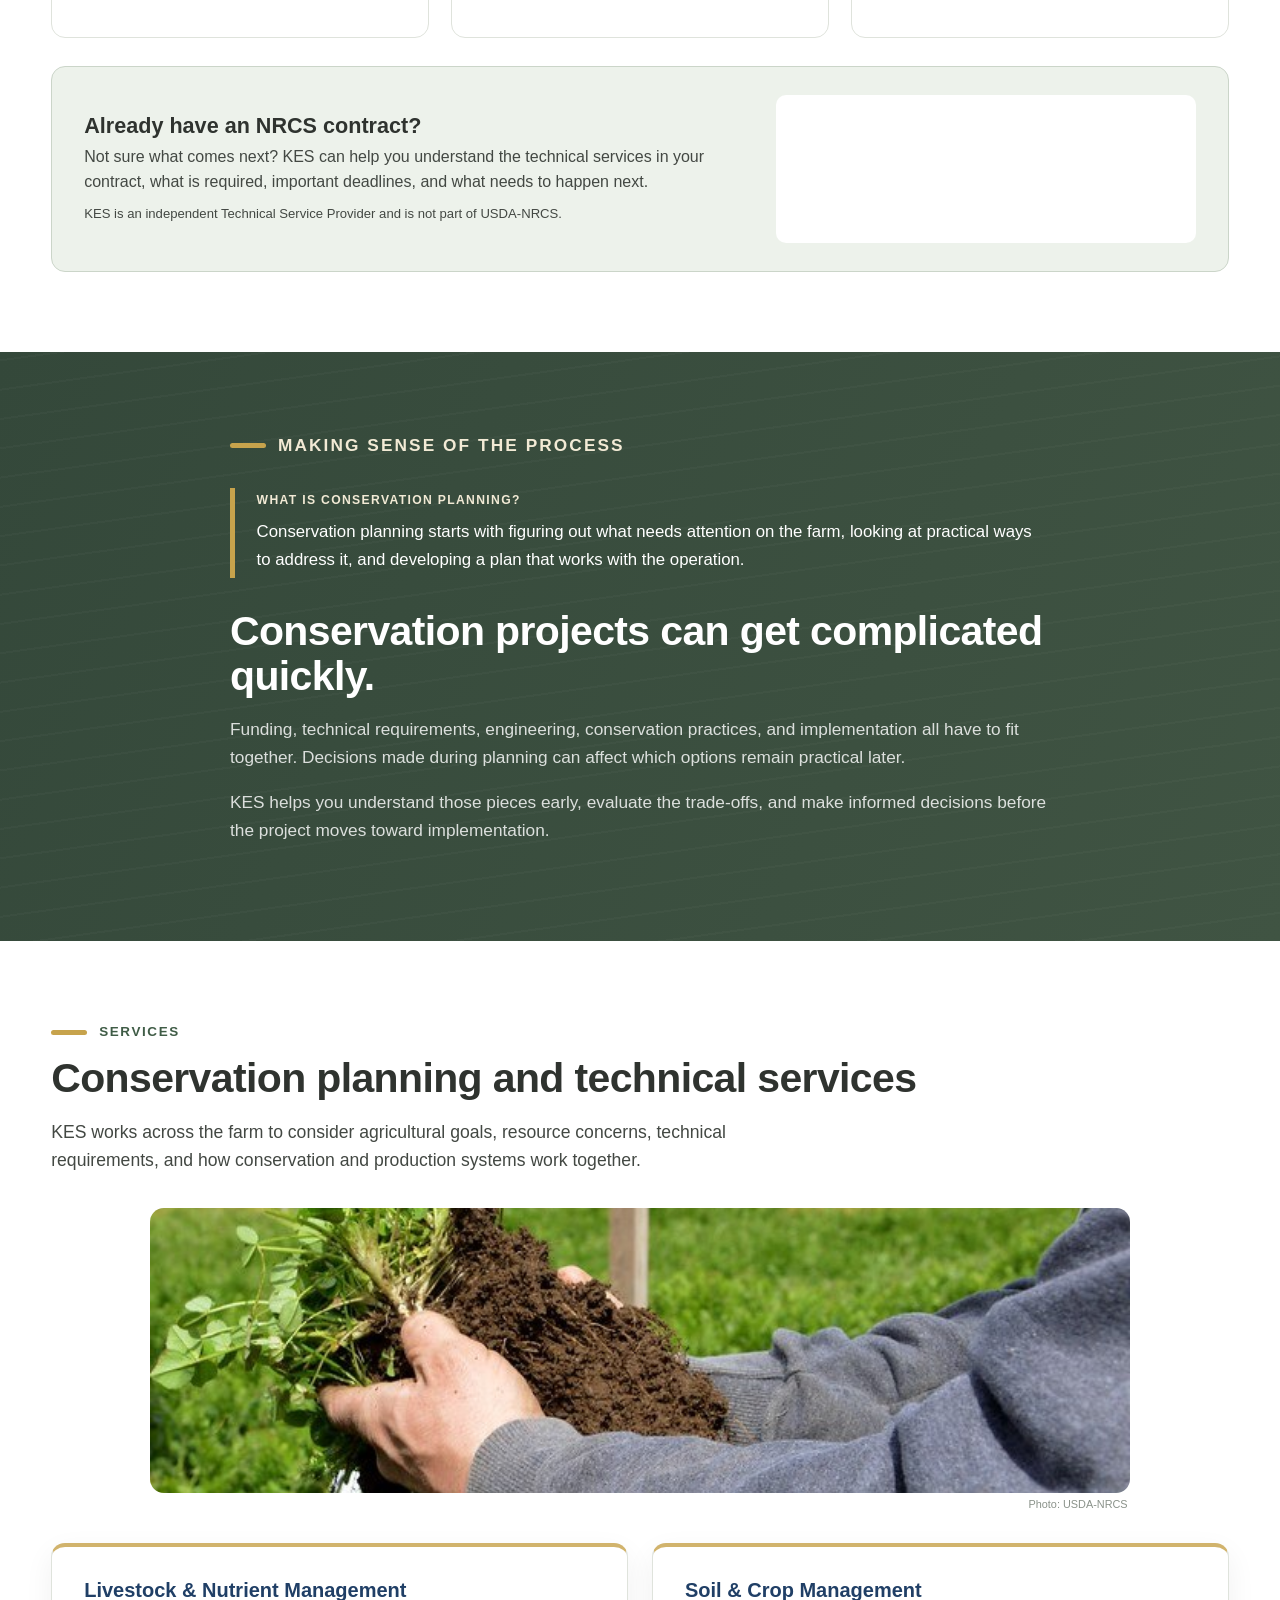
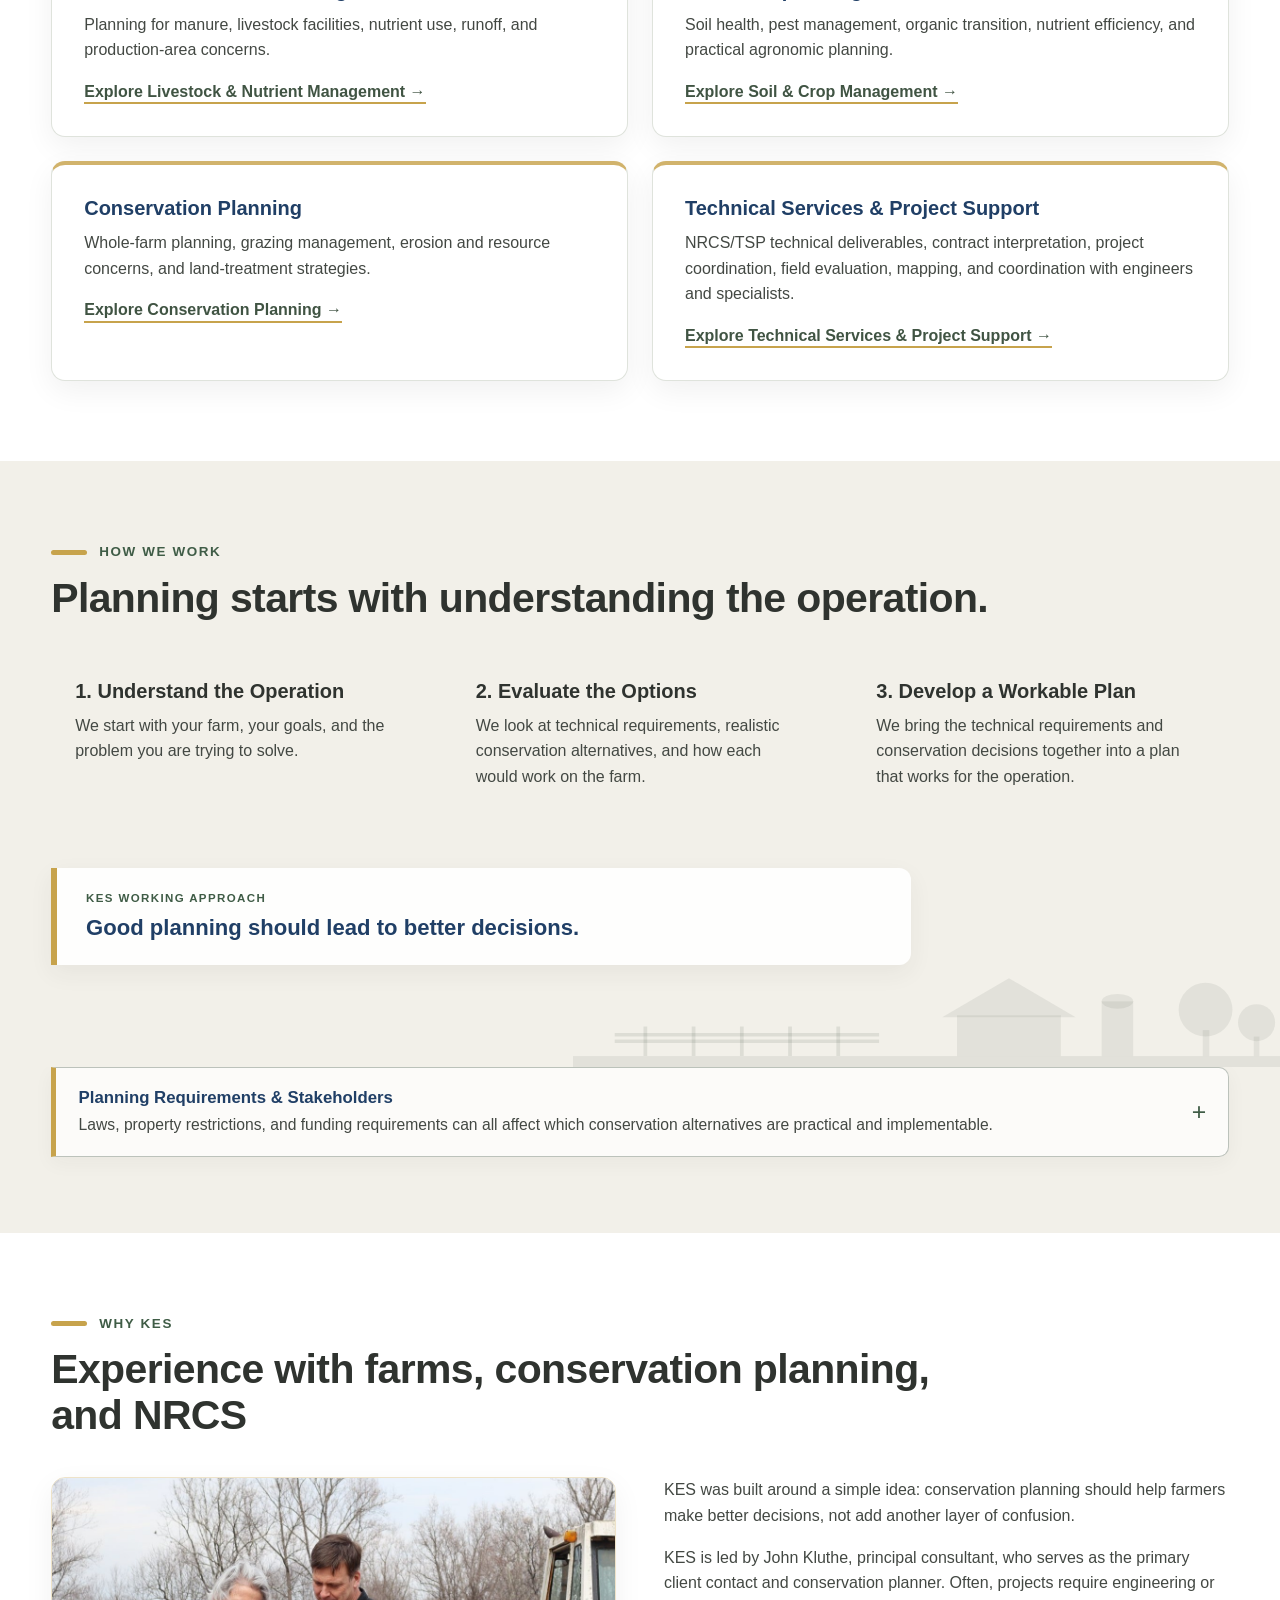
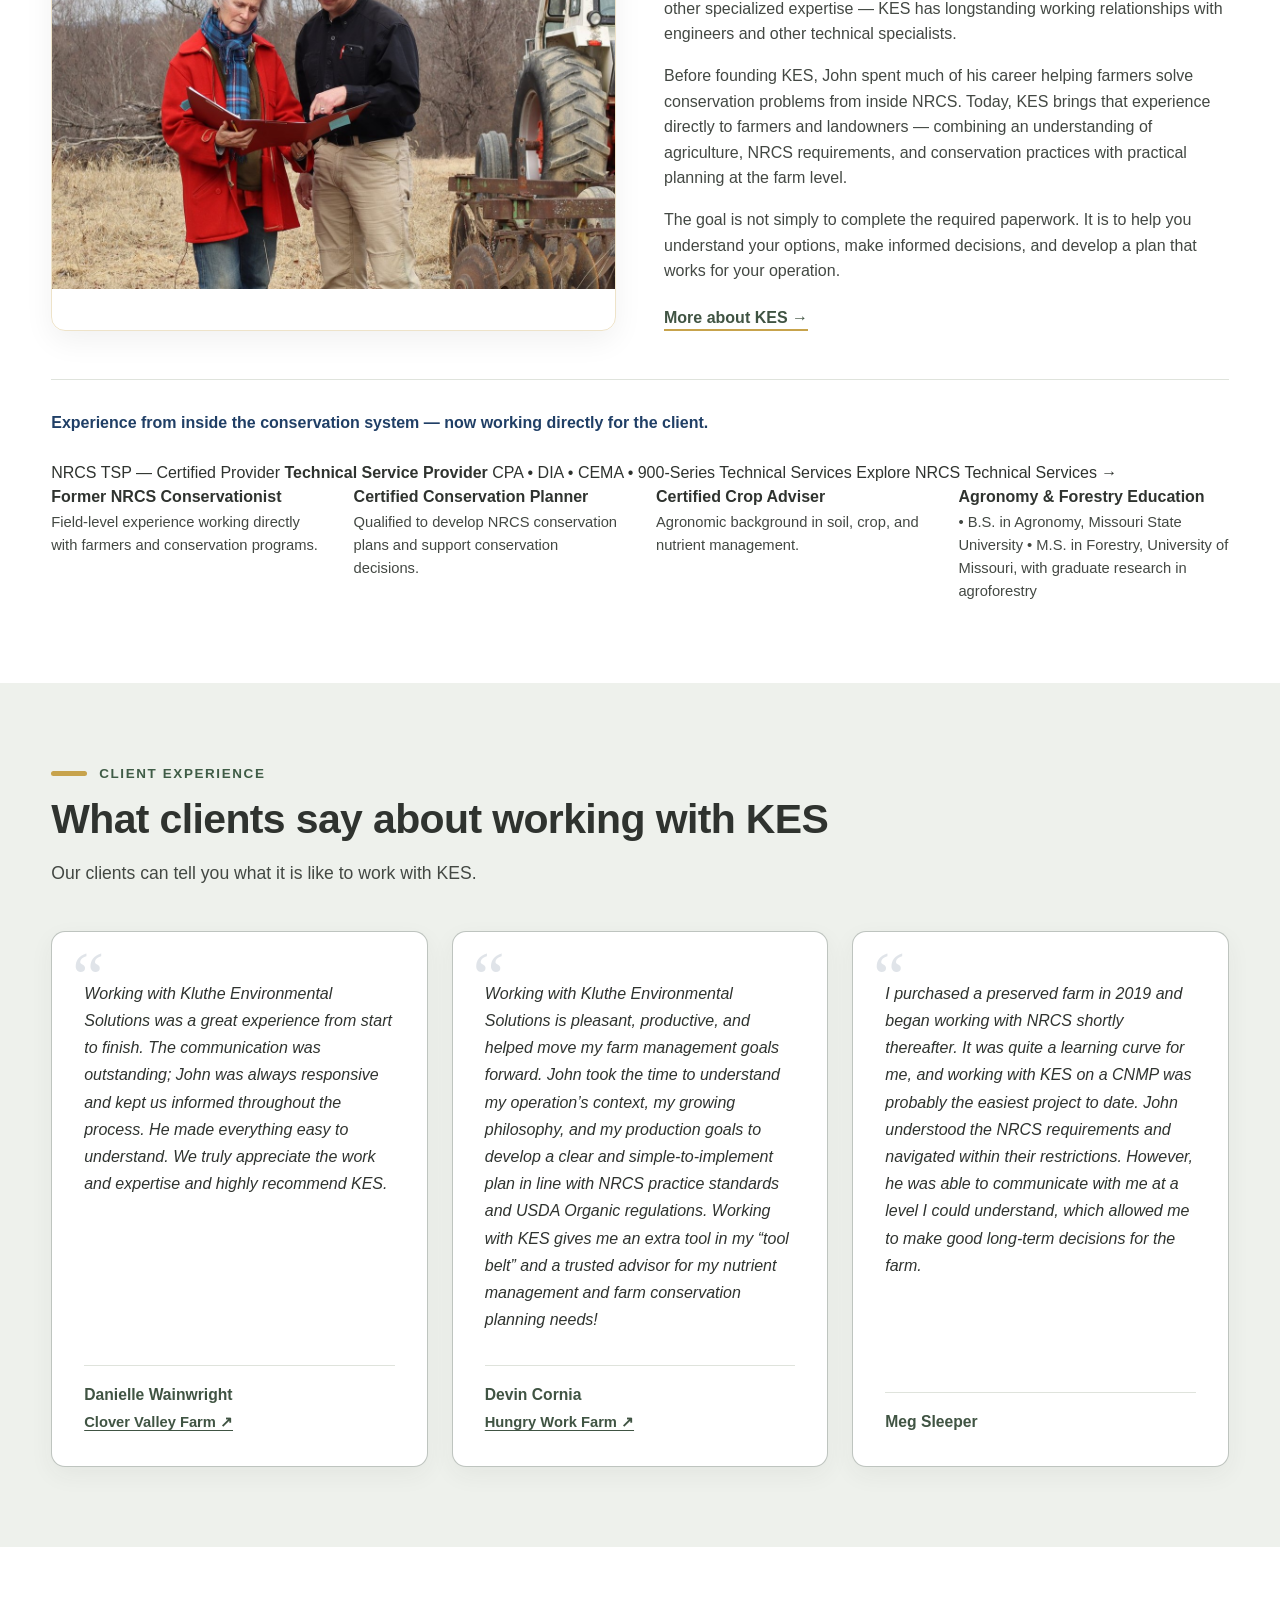
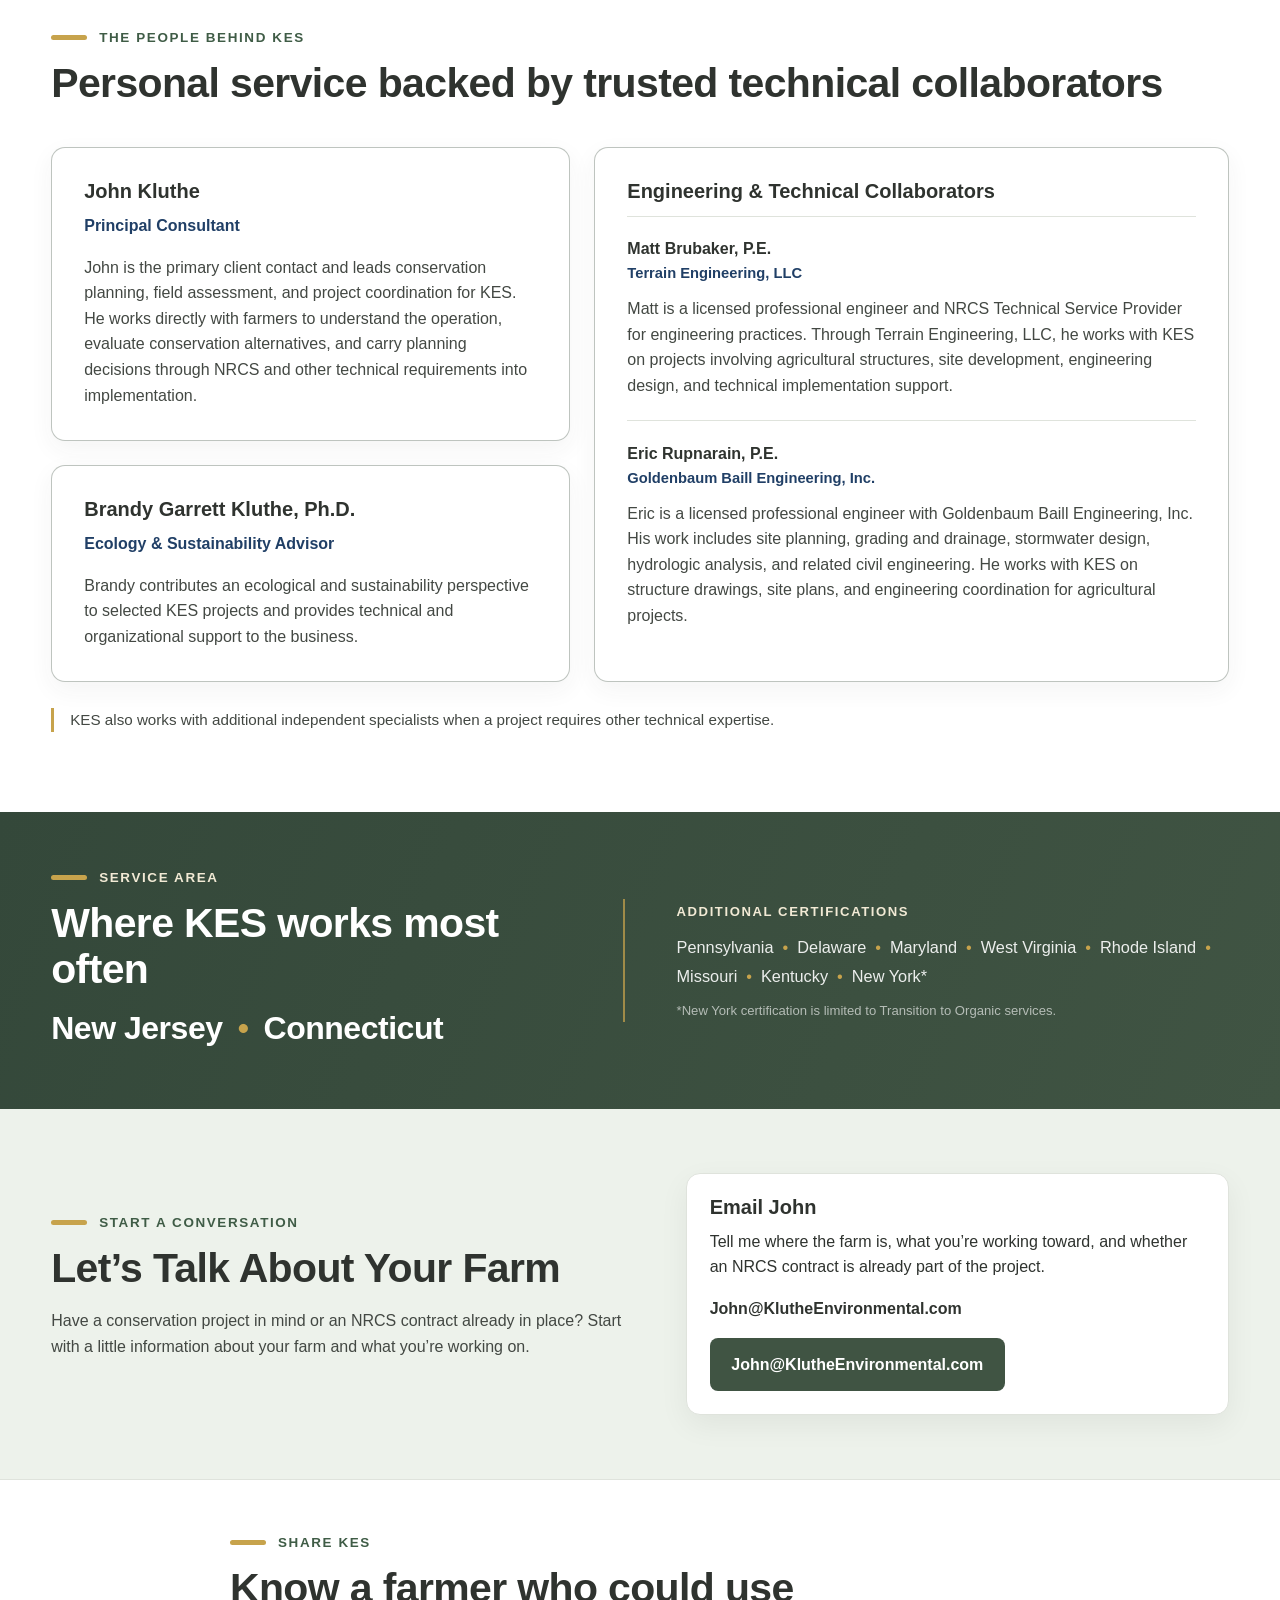
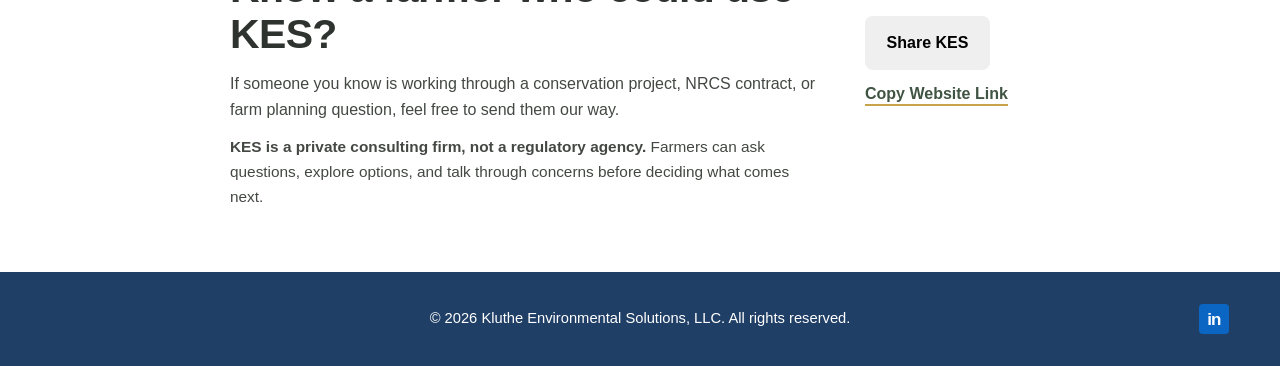
==== commit 2a767cb2: "Add NRCS TSP capability banner" ====
--- a/index.html
+++ b/index.html
@@ -256,6 +256,13 @@
     <div class="credibility-section">
       <p class="credibility-intro">Experience from inside the conservation system — now working directly for the client.</p>
 
+      <a class="tsp-status" href="technical-services-project-support.html" aria-label="Explore KES NRCS technical services">
+        <span class="tsp-status-kicker">NRCS TSP — Certified Provider</span>
+        <strong>Technical Service Provider</strong>
+        <span class="tsp-status-scope">CPA • DIA • CEMA • 900-Series Technical Services</span>
+        <span class="tsp-status-link">Explore NRCS Technical Services →</span>
+      </a>
+
       <div class="credibility-grid">
         <div class="credibility-item">
           <h3>Former NRCS Conservationist</h3>
@@ -263,8 +270,8 @@
         </div>
 
         <div class="credibility-item">
-          <h3>Certified Conservation Planner &amp; TSP</h3>
-          <p>Qualified to develop NRCS conservation plans and technical deliverables.</p>
+          <h3>Certified Conservation Planner</h3>
+          <p>Qualified to develop NRCS conservation plans and support conservation decisions.</p>
         </div>
 
         <div class="credibility-item">
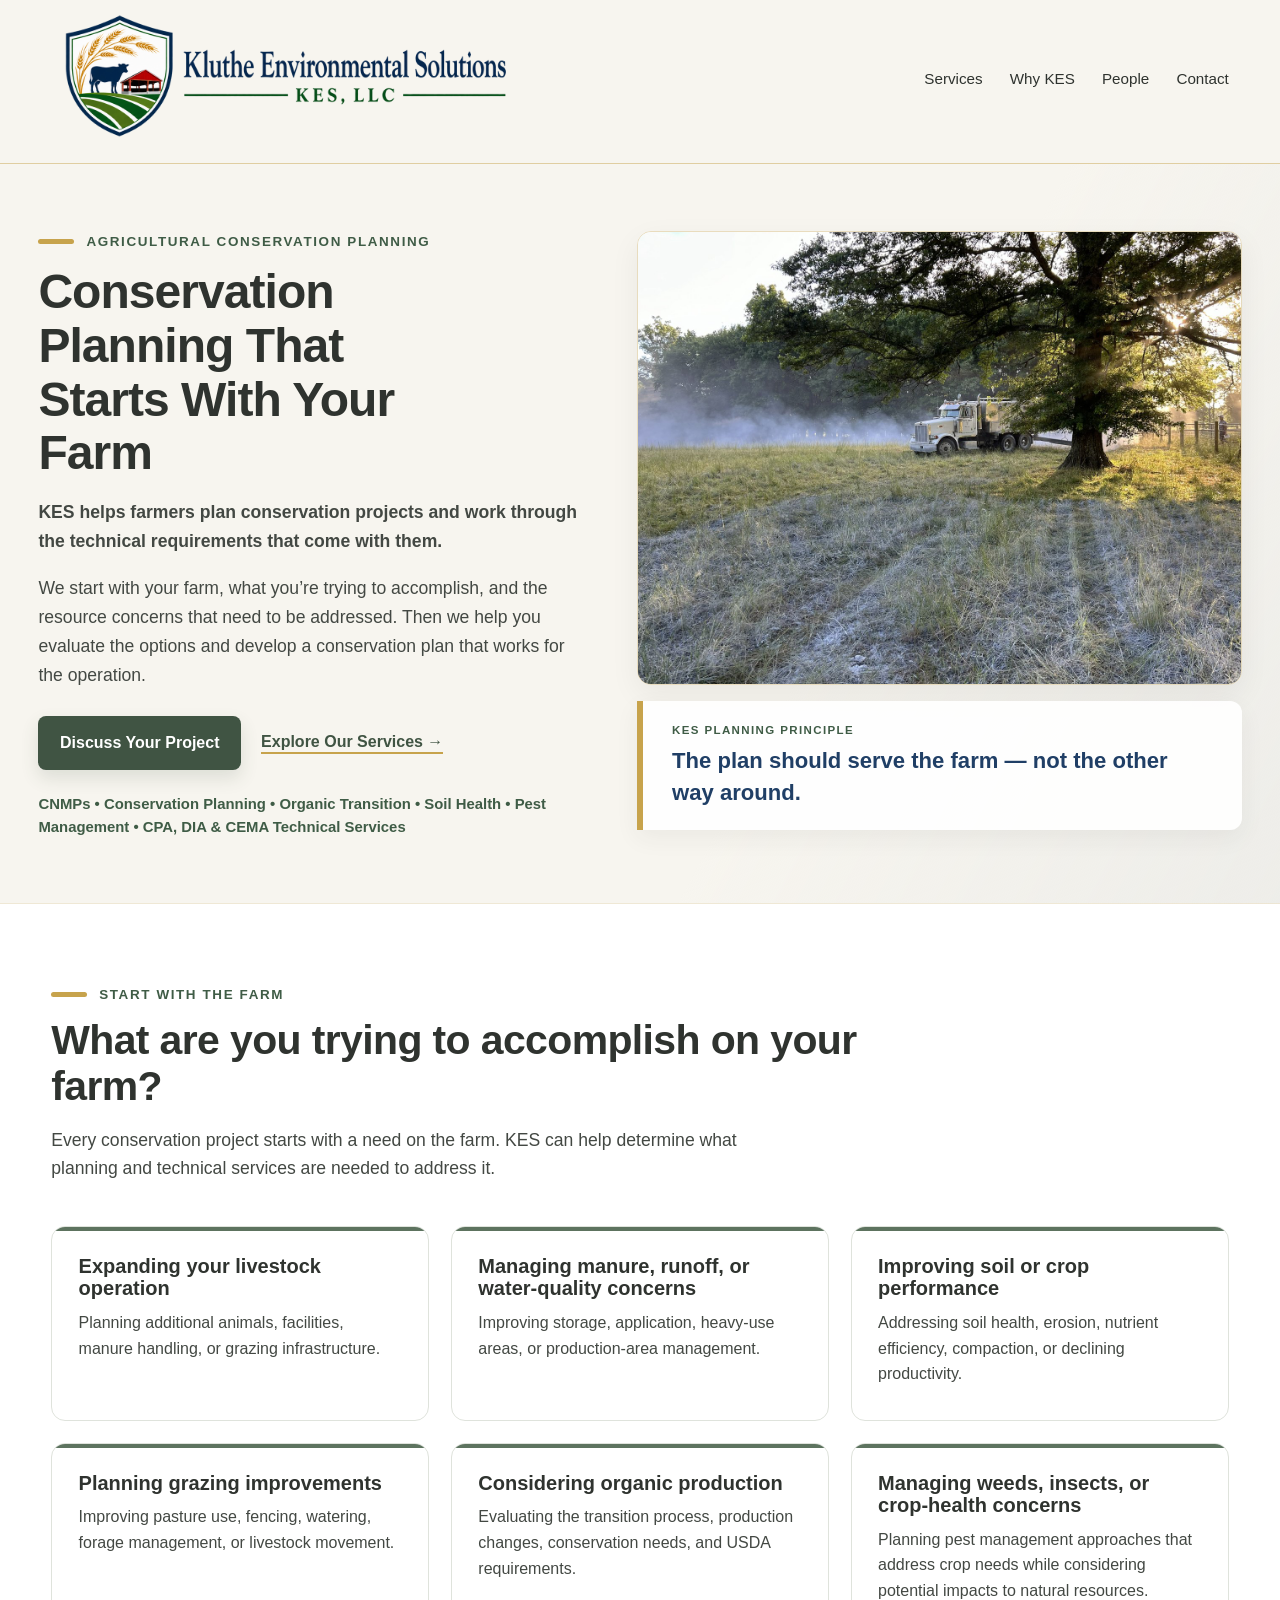
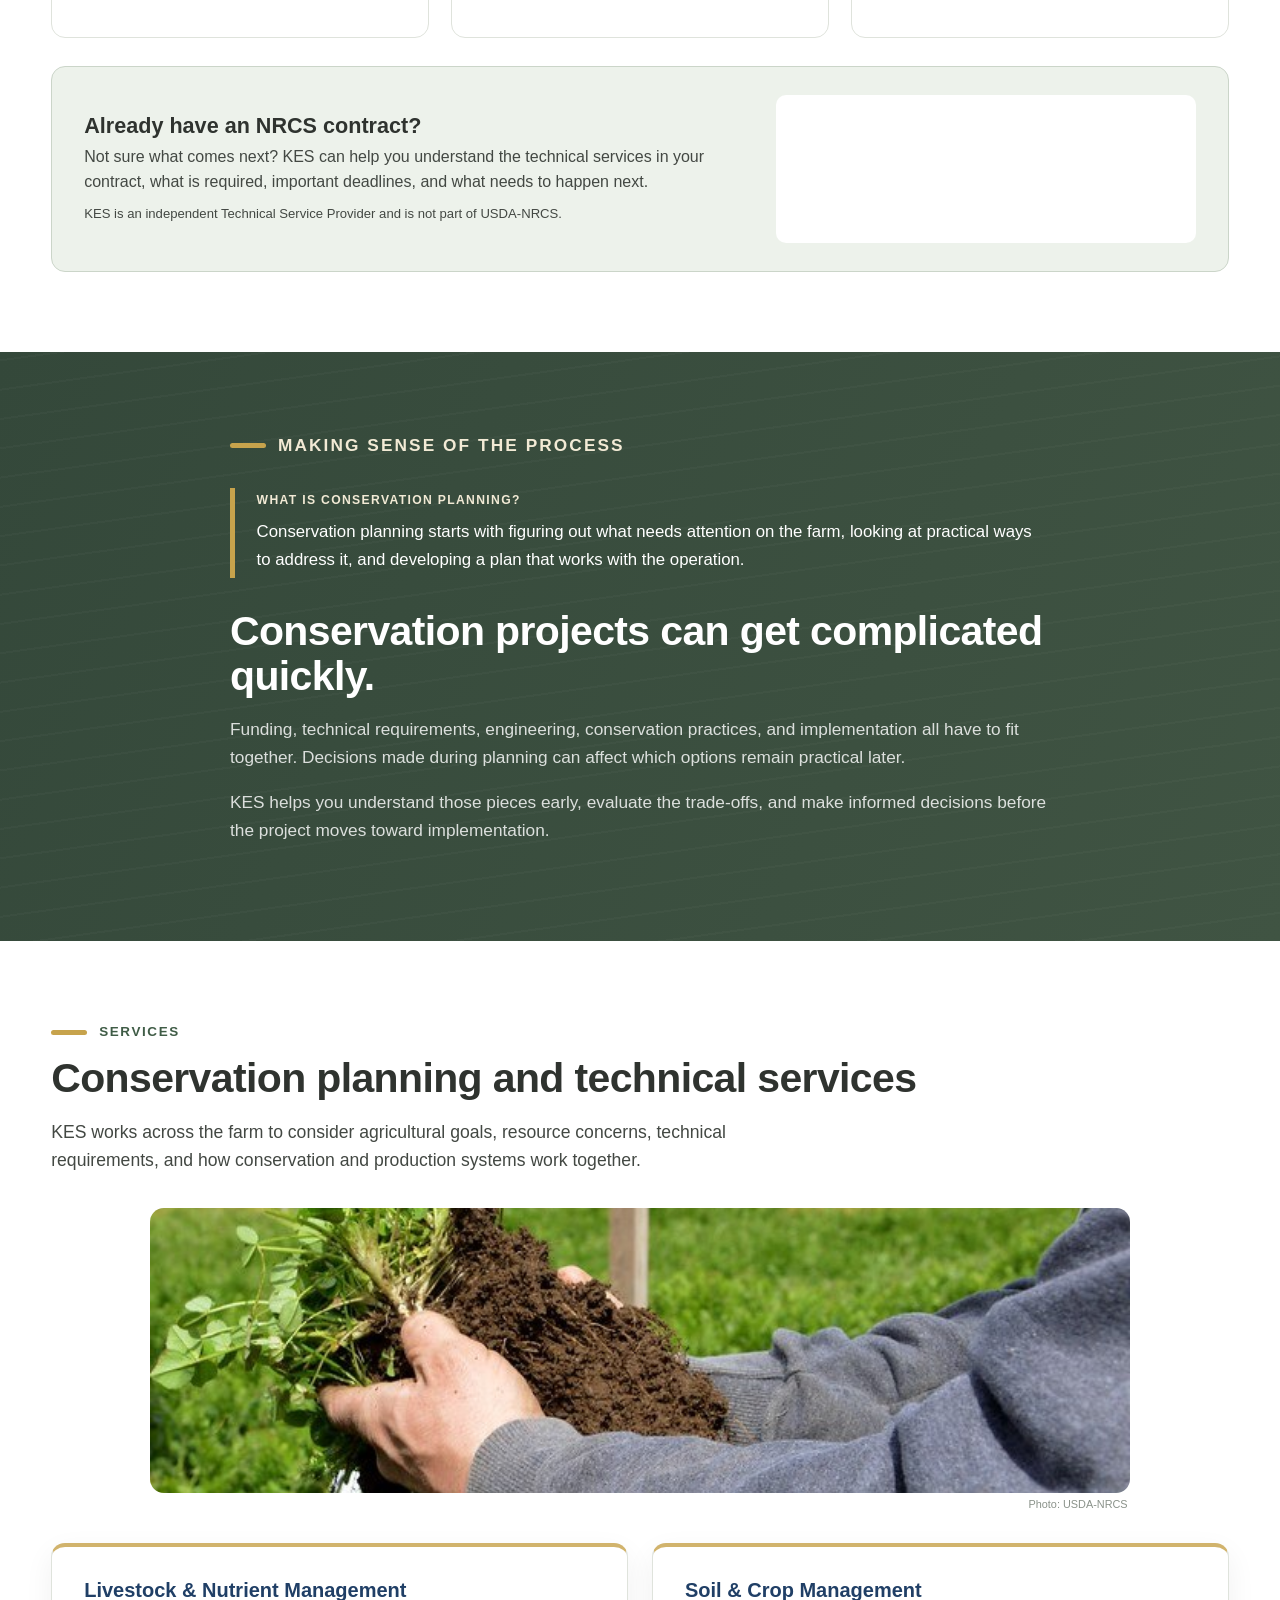
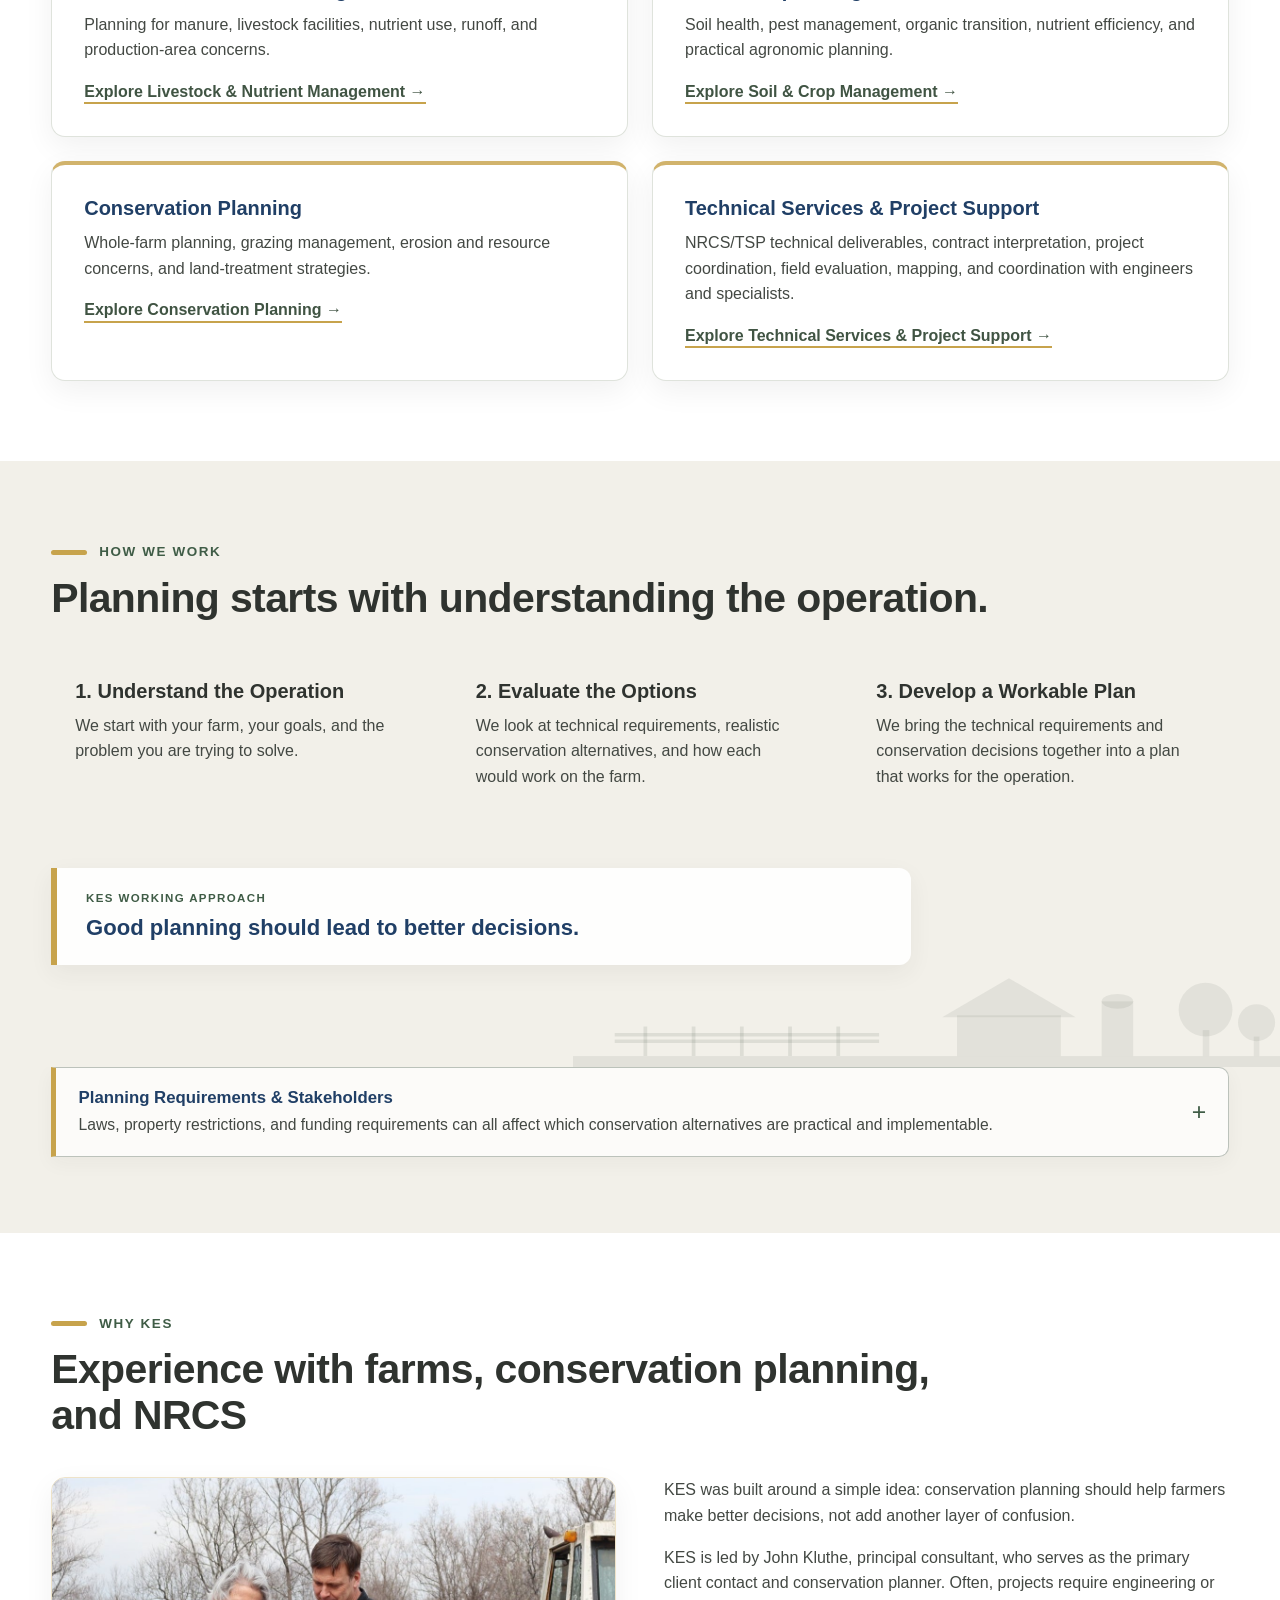
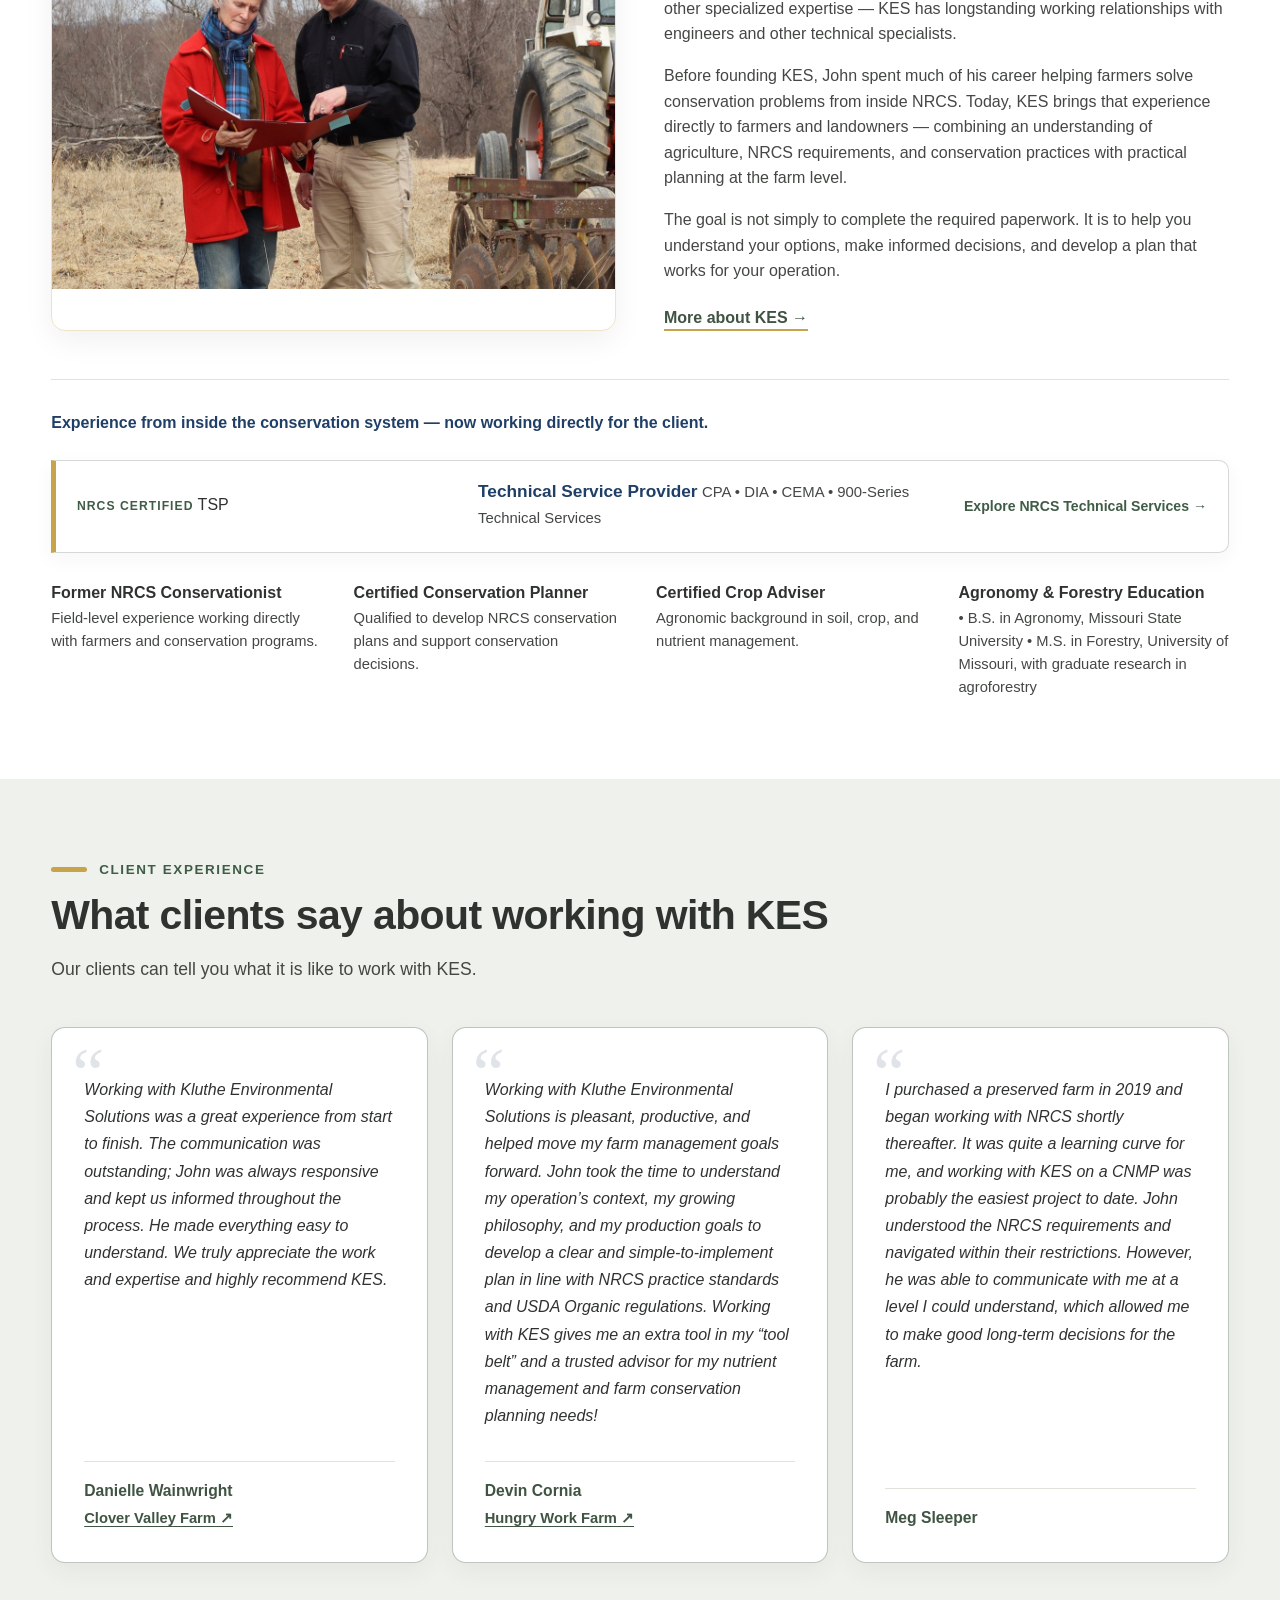
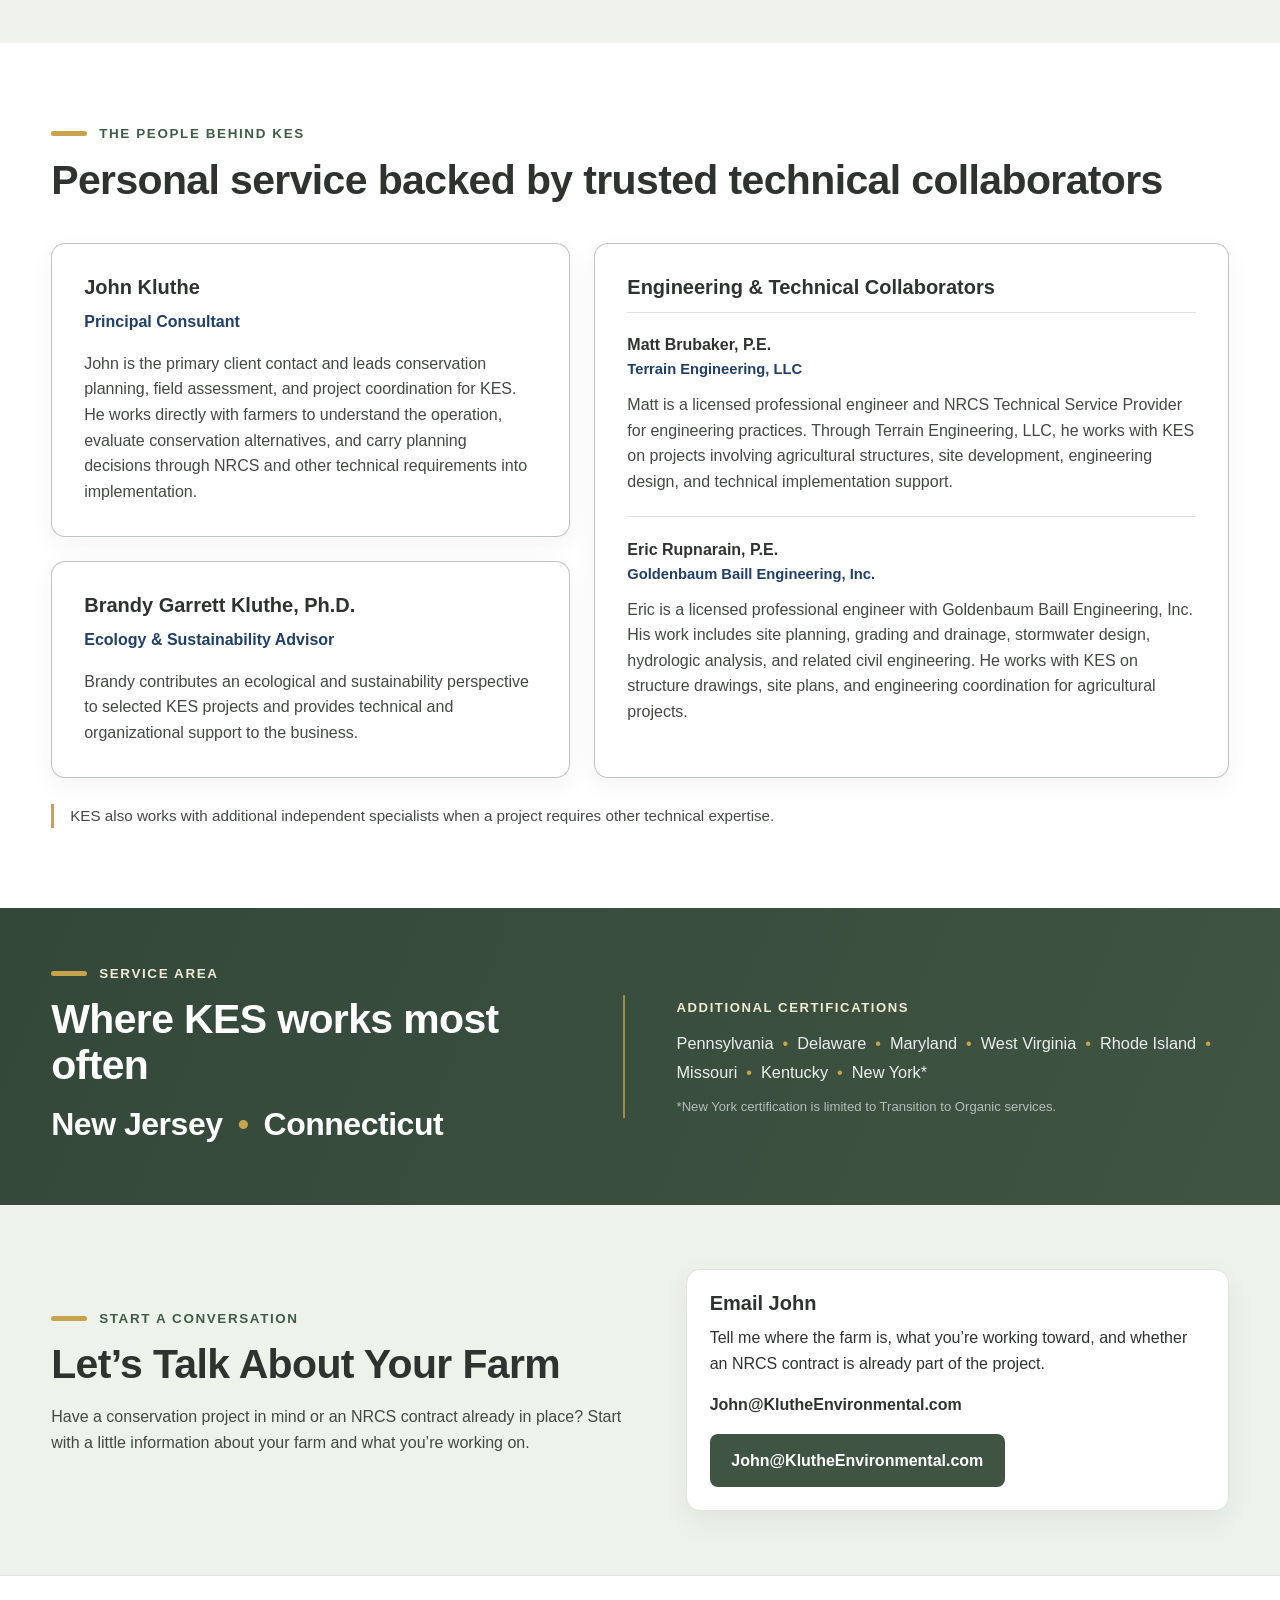
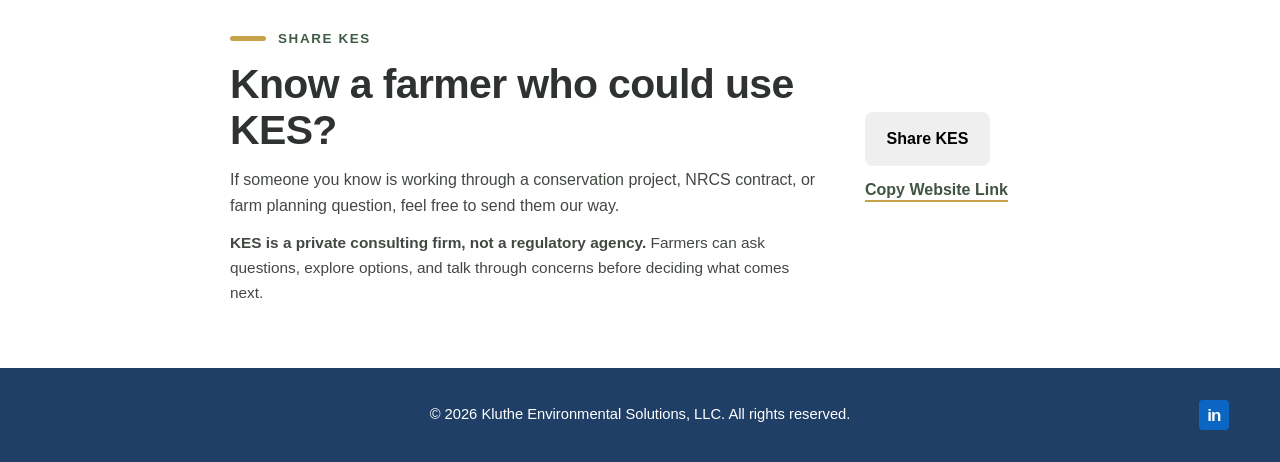
==== commit 19dfec42: "Refine NRCS TSP capability banner" ====
--- a/index.html
+++ b/index.html
@@ -257,9 +257,14 @@
       <p class="credibility-intro">Experience from inside the conservation system — now working directly for the client.</p>
 
       <a class="tsp-status" href="technical-services-project-support.html" aria-label="Explore KES NRCS technical services">
-        <span class="tsp-status-kicker">NRCS TSP — Certified Provider</span>
-        <strong>Technical Service Provider</strong>
-        <span class="tsp-status-scope">CPA • DIA • CEMA • 900-Series Technical Services</span>
+        <span class="tsp-status-id">
+          <span class="tsp-status-kicker">NRCS Certified</span>
+          <span class="tsp-status-mark">TSP</span>
+        </span>
+        <span class="tsp-status-main">
+          <strong>Technical Service Provider</strong>
+          <span class="tsp-status-scope">CPA • DIA • CEMA • 900-Series Technical Services</span>
+        </span>
         <span class="tsp-status-link">Explore NRCS Technical Services →</span>
       </a>
 
--- a/css/refinements.css
+++ b/css/refinements.css
@@ -378,6 +378,97 @@
   margin-bottom: 1.5rem;
 }
 
+.tsp-status {
+  display: grid;
+  grid-template-columns: minmax(0, 1.35fr) minmax(0, 1.65fr) auto;
+  grid-template-areas:
+    "kicker title link"
+    "kicker scope link";
+  gap: 0.18rem 1.25rem;
+  align-items: center;
+  margin-bottom: 1.8rem;
+  padding: 1.15rem 1.3rem;
+  border: 1px solid rgba(64, 84, 67, 0.22);
+  border-left: 5px solid var(--color-gold);
+  border-radius: 0 10px 10px 0;
+  background: rgba(255, 255, 255, 0.78);
+  color: inherit;
+  text-decoration: none;
+  box-shadow: 0 6px 20px rgba(47, 51, 47, 0.045);
+  transition: transform 0.18s ease, box-shadow 0.18s ease, border-color 0.18s ease;
+}
+
+.tsp-status:hover {
+  transform: translateY(-1px);
+  border-color: rgba(64, 84, 67, 0.34);
+  box-shadow: 0 8px 24px rgba(47, 51, 47, 0.07);
+}
+
+.tsp-status:focus-visible {
+  outline: 2px solid var(--color-gold);
+  outline-offset: 3px;
+}
+
+.tsp-status-kicker {
+  grid-area: kicker;
+  color: var(--color-kes-green-deep);
+  font-size: 0.76rem;
+  font-weight: 800;
+  letter-spacing: 0.085em;
+  line-height: 1.35;
+  text-transform: uppercase;
+}
+
+.tsp-status strong {
+  grid-area: title;
+  color: var(--color-navy);
+  font-size: 1.08rem;
+  line-height: 1.3;
+}
+
+.tsp-status-scope {
+  grid-area: scope;
+  color: var(--color-muted);
+  font-size: 0.93rem;
+  line-height: 1.4;
+}
+
+.tsp-status-link {
+  grid-area: link;
+  color: var(--color-kes-green-deep);
+  font-size: 0.88rem;
+  font-weight: 700;
+  white-space: nowrap;
+}
+
+@media (max-width: 900px) {
+  .tsp-status {
+    grid-template-columns: 1fr auto;
+    grid-template-areas:
+      "kicker link"
+      "title link"
+      "scope link";
+  }
+}
+
+@media (max-width: 650px) {
+  .tsp-status {
+    grid-template-columns: 1fr;
+    grid-template-areas:
+      "kicker"
+      "title"
+      "scope"
+      "link";
+    gap: 0.35rem;
+    padding: 1.05rem 1.1rem;
+  }
+
+  .tsp-status-link {
+    margin-top: 0.25rem;
+    white-space: normal;
+  }
+}
+
 @media (min-width: 901px) {
   .about-main {
     grid-template-columns: 1fr 1fr;
